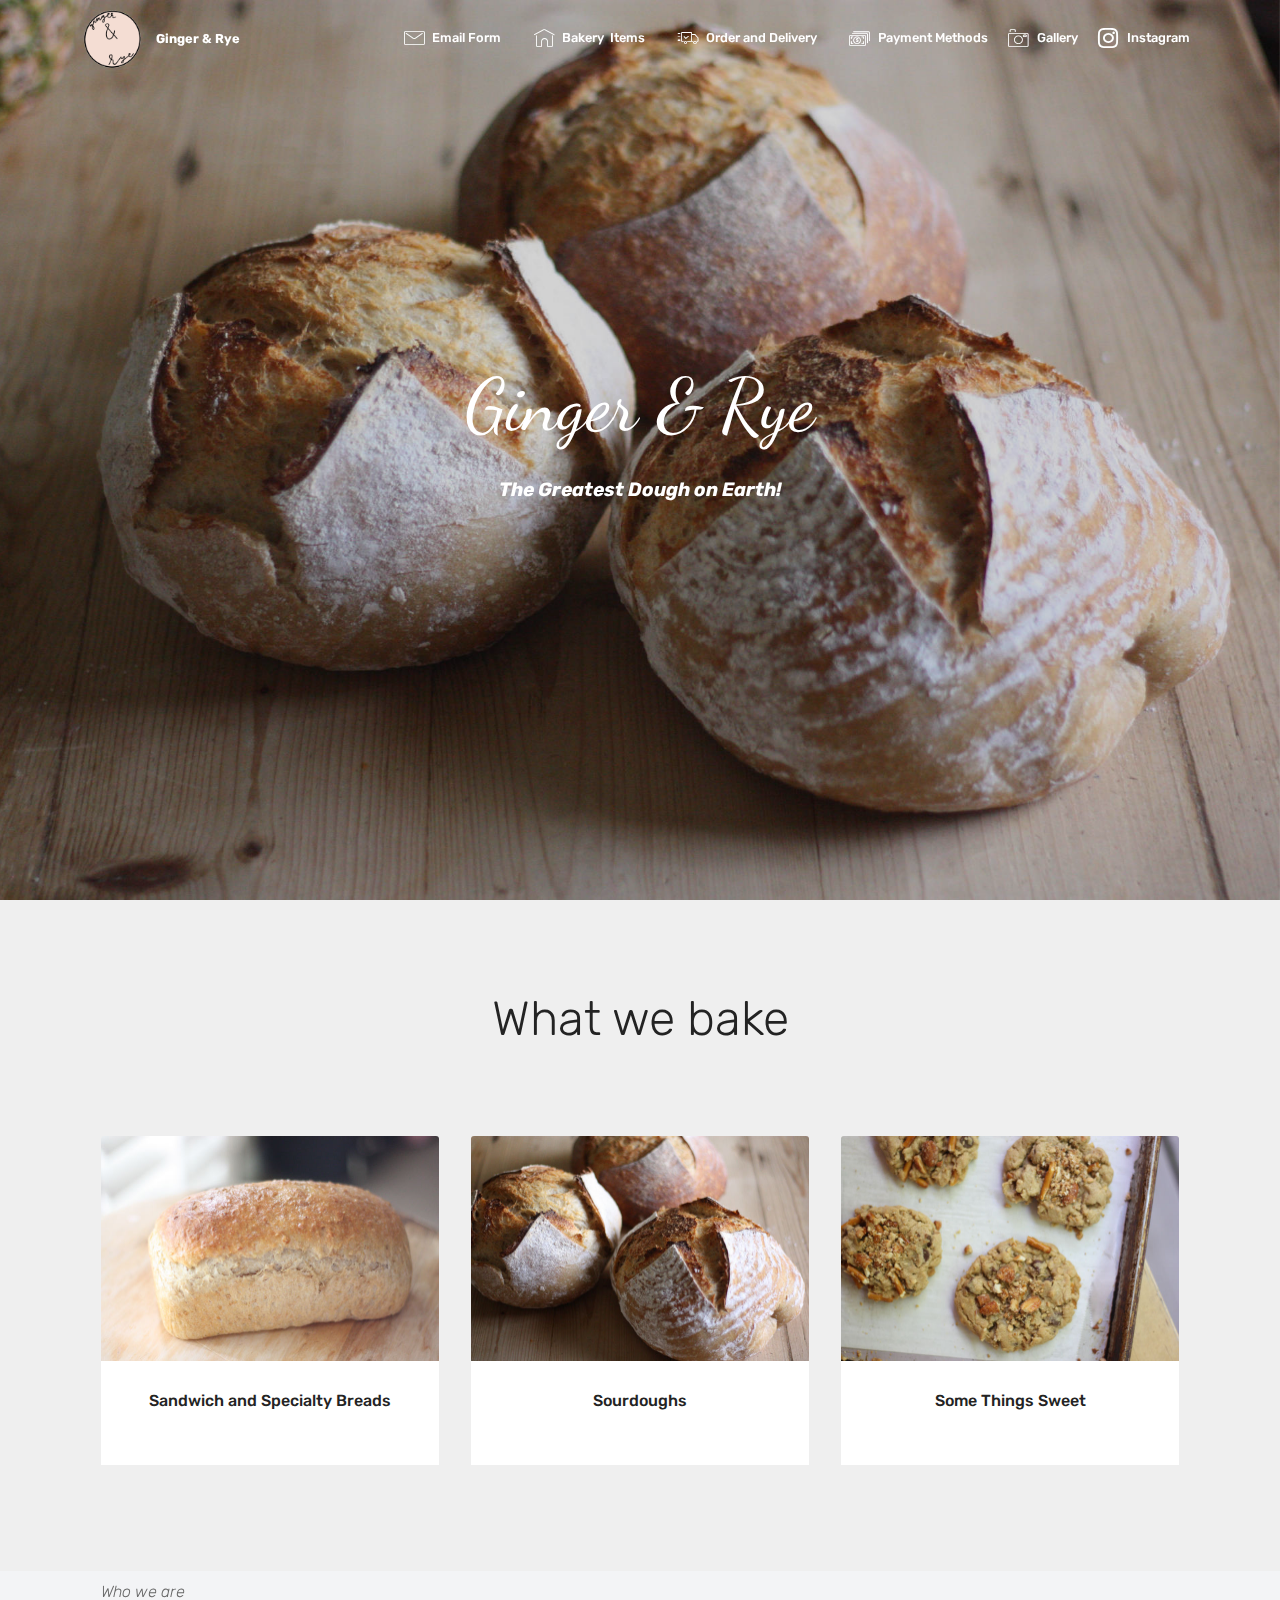
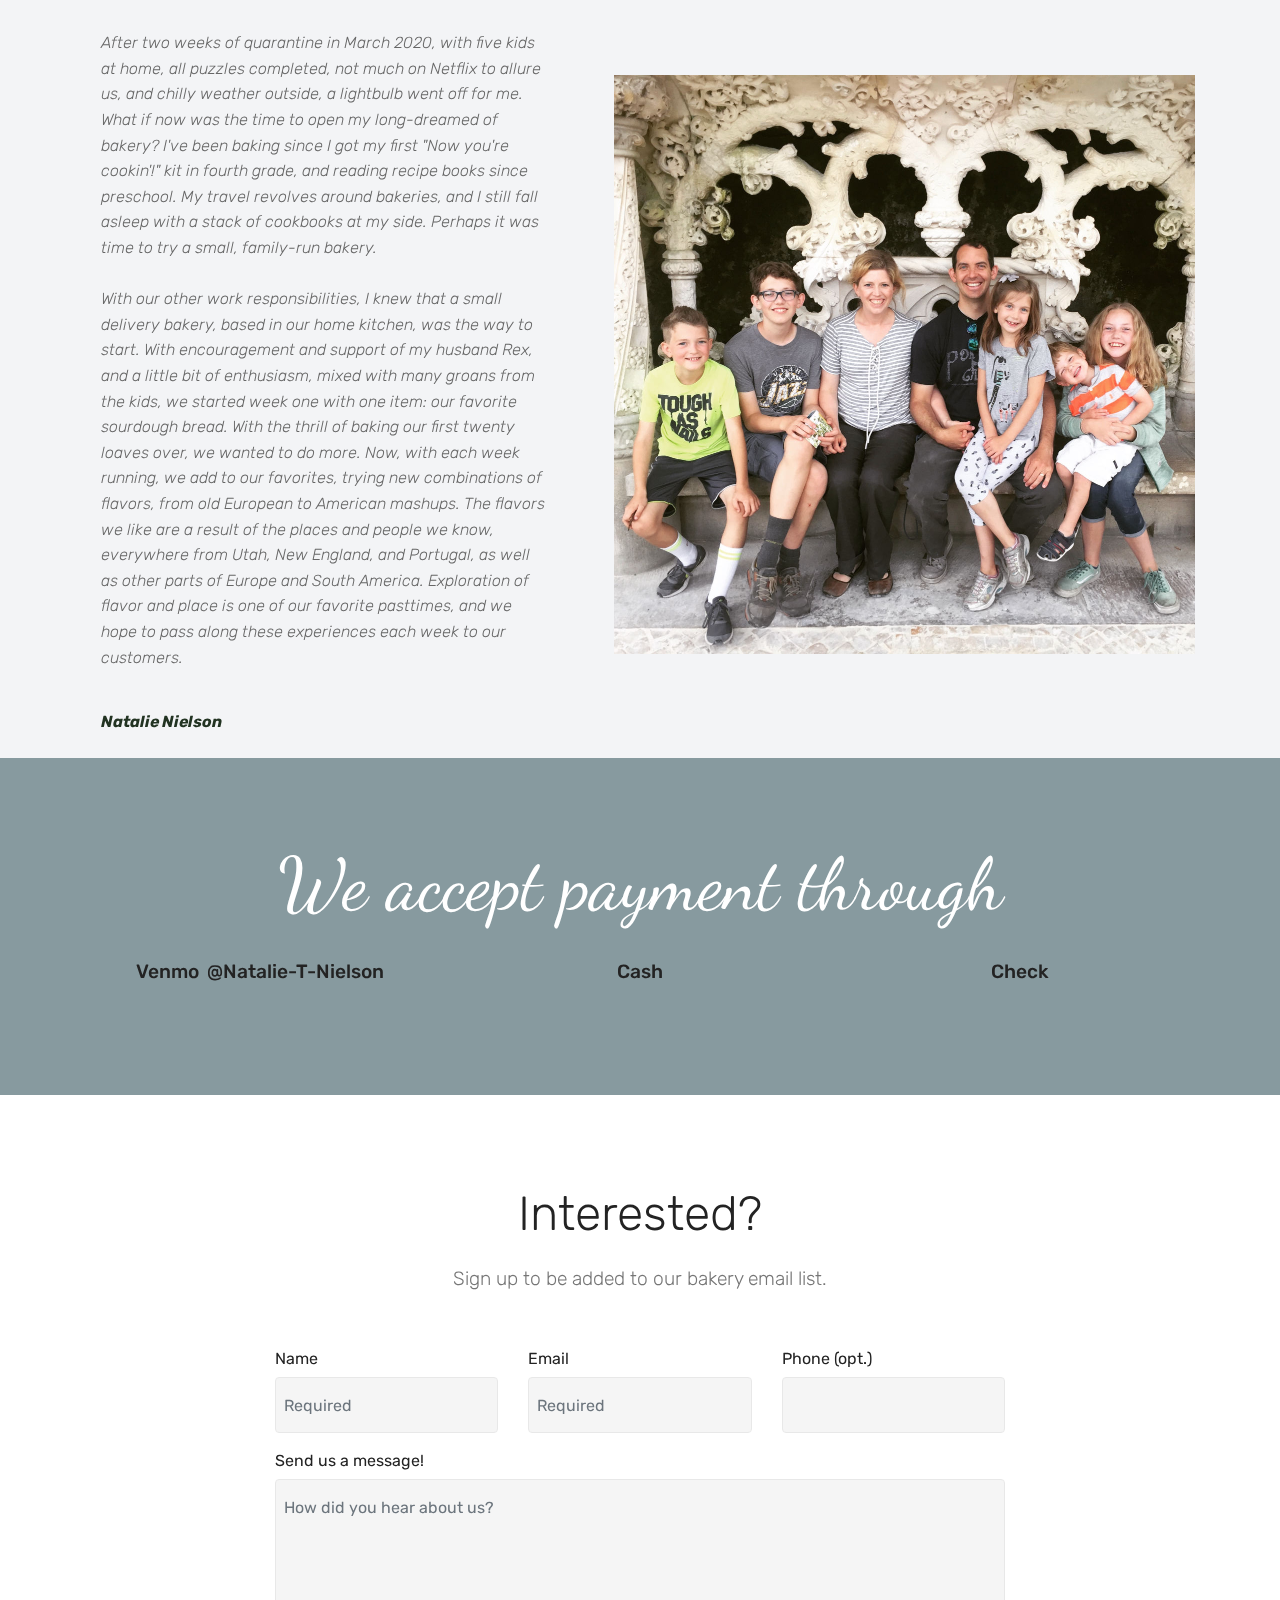
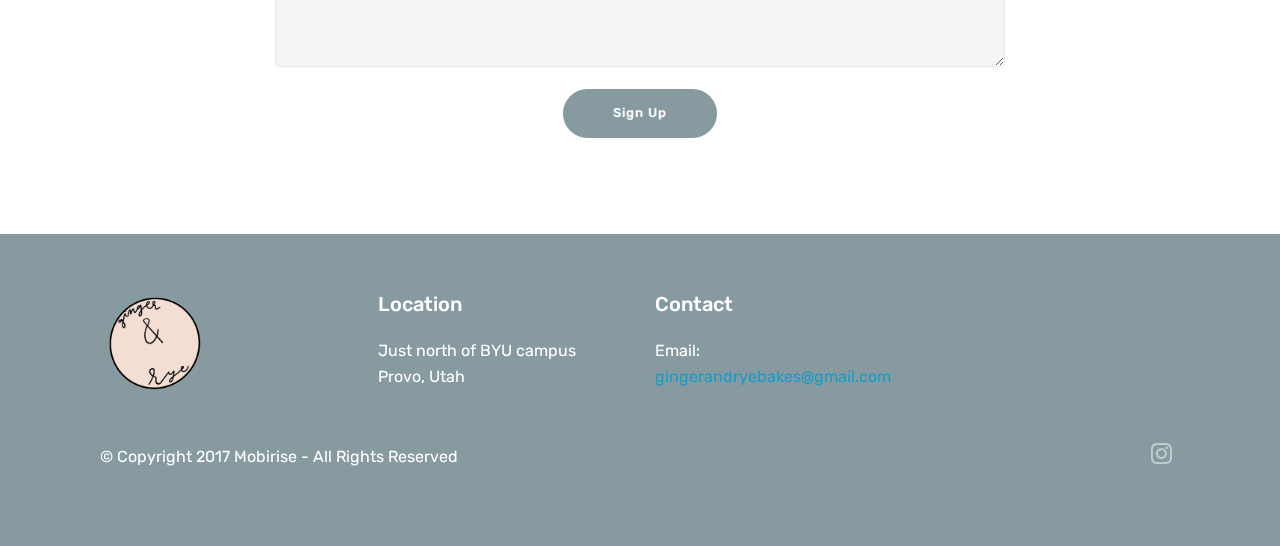
==== index.html @ 4b45123b "create github pages" ====
<!DOCTYPE html>
<html  >
<head>
  <!-- Site made with Mobirise Website Builder v4.12.3, https://mobirise.com -->
  <meta charset="UTF-8">
  <meta http-equiv="X-UA-Compatible" content="IE=edge">
  <meta name="generator" content="Mobirise v4.12.3, mobirise.com">
  <meta name="viewport" content="width=device-width, initial-scale=1, minimum-scale=1">
  <link rel="shortcut icon" href="assets/images/gingerandrye-1-128x124.png" type="image/x-icon">
  <meta name="description" content="">
  
  
  <title>Home</title>
  <link rel="stylesheet" href="assets/web/assets/mobirise-icons/mobirise-icons.css">
  <link rel="stylesheet" href="assets/bootstrap/css/bootstrap.min.css">
  <link rel="stylesheet" href="assets/bootstrap/css/bootstrap-grid.min.css">
  <link rel="stylesheet" href="assets/bootstrap/css/bootstrap-reboot.min.css">
  <link rel="stylesheet" href="assets/socicon/css/styles.css">
  <link rel="stylesheet" href="assets/dropdown/css/style.css">
  <link rel="stylesheet" href="assets/tether/tether.min.css">
  <link rel="stylesheet" href="assets/theme/css/style.css">
  <link rel="preload" as="style" href="assets/mobirise/css/mbr-additional.css"><link rel="stylesheet" href="assets/mobirise/css/mbr-additional.css" type="text/css">
  
  
  
</head>
<body>
  <section class="menu cid-qTkzRZLJNu" once="menu" id="menu1-0">

    

    <nav class="navbar navbar-expand beta-menu navbar-dropdown align-items-center navbar-fixed-top navbar-toggleable-sm bg-color transparent">
        <button class="navbar-toggler navbar-toggler-right" type="button" data-toggle="collapse" data-target="#navbarSupportedContent" aria-controls="navbarSupportedContent" aria-expanded="false" aria-label="Toggle navigation">
            <div class="hamburger">
                <span></span>
                <span></span>
                <span></span>
                <span></span>
            </div>
        </button>
        <div class="menu-logo">
            <div class="navbar-brand">
                <span class="navbar-logo">
                    <a href="index.html#header2-1">
                         <img src="assets/images/gingerandrye-1-128x124.png" alt="Mobirise" title="" style="height: 3.8rem;">
                    </a>
                </span>
                <span class="navbar-caption-wrap"><a class="navbar-caption text-white display-4" href="index.html#header2-1">
                        Ginger &amp; Rye</a></span>
            </div>
        </div>
        <div class="collapse navbar-collapse" id="navbarSupportedContent">
            <ul class="navbar-nav nav-dropdown nav-right" data-app-modern-menu="true"><li class="nav-item">
                    <a class="nav-link link text-white display-4" href="index.html#form1-1f"><span class="mbri-letter mbr-iconfont mbr-iconfont-btn"></span>Email Form &nbsp; &nbsp;</a>
                </li><li class="nav-item"><a class="nav-link link text-white display-4" href="page1.html#content5-p"><span class="mbri-home mbr-iconfont mbr-iconfont-btn"></span>Bakery &nbsp;Items &nbsp; &nbsp;</a></li><li class="nav-item"><a class="nav-link link text-white display-4" href="page3.html"><span class="mbri-delivery mbr-iconfont mbr-iconfont-btn"></span>Order and Delivery &nbsp; &nbsp;</a></li>
                <li class="nav-item">
                    <a class="nav-link link text-white display-4" href="index.html#contacts2-13"><span class="mbri-cash mbr-iconfont mbr-iconfont-btn"></span>
                        
                        Payment Methods</a>
                </li><li class="nav-item"><a class="nav-link link text-white display-4" href="page2.html#content5-10"><span class="mbri-camera mbr-iconfont mbr-iconfont-btn"></span>Gallery</a></li><li class="nav-item"><a class="nav-link link text-white display-4" href="https://www.instagram.com/ginger.and.rye/?hl=en"><span class="socicon socicon-instagram mbr-iconfont mbr-iconfont-btn"></span>Instagram</a></li></ul>
            
        </div>
    </nav>
</section>

<section class="engine"><a href="https://mobirise.info/l">free site templates</a></section><section class="cid-qTkA127IK8 mbr-fullscreen mbr-parallax-background" id="header2-1">

    

    <div class="mbr-overlay" style="opacity: 0.2; background-color: rgb(35, 35, 35);"></div>

    <div class="container align-center">
        <div class="row justify-content-md-center">
            <div class="mbr-white col-md-10">
                <h1 class="mbr-section-title mbr-bold pb-3 mbr-fonts-style display-1"><span style="font-weight: normal;">
                    Ginger &amp; Rye</span></h1>
                
                <p class="mbr-text pb-3 mbr-fonts-style display-5"><strong><em>The Greatest Dough on Earth!</em></strong></p>
                
            </div>
        </div>
    </div>
    
</section>

<section class="features18 popup-btn-cards cid-s0p90xUoiF" id="features18-b">

    

    
    <div class="container">
        <h2 class="mbr-section-title pb-3 align-center mbr-fonts-style display-2">What we bake</h2>
        <h3 class="mbr-section-subtitle display-5 align-center mbr-fonts-style mbr-light"></h3>
        <div class="media-container-row pt-5 ">
            <div class="card p-3 col-12 col-md-6 col-lg-4">
                <div class="card-wrapper ">
                    <div class="card-img">
                        <div class="mbr-overlay"></div>
                        <div class="mbr-section-btn text-center"><a href="page1.html#content7-j" class="btn btn-success-outline display-4">Learn More</a></div>
                        <img src="assets/images/c631a1c8-a890-4299-815a-1ecc1cda1dfb-676x451.jpg" alt="Mobirise" title="">
                    </div>
                    <div class="card-box">
                        <h4 class="card-title mbr-fonts-style display-7">
                            Sandwich and Specialty Breads</h4>
                        <p class="mbr-text mbr-fonts-style align-left display-7"></p>
                    </div>
                </div>
            </div>
            <div class="card p-3 col-12 col-md-6 col-lg-4">
                <div class="card-wrapper">
                    <div class="card-img">
                        <div class="mbr-overlay"></div>
                        <div class="mbr-section-btn text-center"><a href="page1.html#content6-i" class="btn btn-success-outline display-4">Learn More</a></div>
                        <img src="assets/images/74e7073a-fcb9-474b-93f3-c6462c78124a-676x451.jpg" alt="Mobirise" title="">
                    </div>
                    <div class="card-box">
                        <h4 class="card-title mbr-fonts-style display-7">
                            Sourdoughs</h4>
                        <p class="mbr-text mbr-fonts-style display-7"></p>
                    </div>
                </div>
            </div>

            <div class="card p-3 col-12 col-md-6 col-lg-4">
                <div class="card-wrapper">
                    <div class="card-img">
                        <div class="mbr-overlay"></div>
                        <div class="mbr-section-btn text-center"><a href="page1.html#content6-k" class="btn btn-success-outline display-4">Learn More</a></div>
                        <img src="assets/images/0ffac0ef-b04c-4da6-bc7a-5a0a88c2f312-676x451.jpg" alt="Mobirise" title="">
                    </div>
                    <div class="card-box">
                        <h4 class="card-title mbr-fonts-style display-7">Some Things Sweet</h4>
                        <p class="mbr-text mbr-fonts-style display-7"></p>
                    </div>
                </div>
            </div>

            
        </div>
    </div>
</section>

<section class="testimonials3 cid-s0Bxsi08kx" id="testimonials3-1a">

    

    

    <div class="container">
        <div class="media-container-row">
            <div class="media-content px-3 align-self-center mbr-white py-2">
                <p class="mbr-text testimonial-text mbr-fonts-style display-7">Who we are<br><br>After two weeks of quarantine in March 2020, with five kids at home, all puzzles completed, not much on Netflix to allure us, and chilly weather outside, a lightbulb went off for me. What if now was the time to open my long-dreamed of bakery? I've been baking since I got my first "Now you're cookin'!" kit in fourth grade, and reading recipe books since preschool. My travel revolves around bakeries, and I still fall asleep with a stack of cookbooks at my side. Perhaps it was time to try a small, family-run bakery. <br><br>With our other work responsibilities, I knew that a small delivery bakery, based in our home kitchen, was the way to start. With encouragement and support of my husband Rex, and a little bit of enthusiasm, mixed with many groans from the kids, we started week one with one item: our favorite sourdough bread. With the thrill of baking our first twenty loaves over, we wanted to do more. Now, with each week running, we add to our favorites, trying new combinations of flavors, from old European to American mashups. The flavors we like are a result of the places and people we know, everywhere from Utah, New England, and Portugal, as well as other parts of Europe and South America. Exploration of flavor and place is one of our favorite pasttimes, and we hope to pass along these experiences each week to our customers.&nbsp;</p>
                <p class="mbr-author-name pt-4 mb-2 mbr-fonts-style display-7"><em>Natalie Nielson</em></p>
                <p class="mbr-author-desc mbr-fonts-style display-7"></p>
            </div>

            <div class="mbr-figure pl-lg-5" style="width: 130%;">
              <img src="assets/images/img-5192-1162x1157.jpg" alt="" title="">
            </div>
        </div>
    </div>
</section>

<section class="mbr-section contacts2 cid-s0q9EFUyjI" id="contacts2-13">
    <!---->
    
    <!---->
    <!--Overlay-->
    
    <!--Container-->
    <div class="container">
        <div class="row">
            <!--Titles-->
            <div class="title col-12">
                <h2 class="align-left mbr-fonts-style display-1">We accept payment through</h2>
                
            </div>
            <div class="col-12">
                <div class="row justify-content-center">
                    <div class="col-12 col-md-4">
                        <div class="b b-adress">
                            <h5 class="align-left mbr-fonts-style m-0 display-5">Venmo &nbsp;@Natalie-T-Nielson</h5>
                            <p class="mbr-text align-left mbr-fonts-style display-7"></p>
                        </div>
                    </div>
                    <div class="col-12 col-md-4">
                        <div class="b b-phone">
                            <h5 class="align-left mbr-fonts-style m-0 display-5">Cash</h5>
                            <p class="mbr-text align-left mbr-fonts-style display-7"></p>
                        </div>
                    </div>
                    <div class="col-12 col-md-4">
                        <div class="b b-mail">
                            <h5 class="align-left mbr-fonts-style m-0 display-5">Check</h5>
                            <p class="mbr-text align-left mbr-fonts-style display-7"></p>
                        </div>
                    </div>
                </div>
            </div>
        </div>
    </div>
</section>

<section class="mbr-section form1 cid-s45eCcgb1V" id="form1-1f">

    

    
    <div class="container">
        <div class="row justify-content-center">
            <div class="title col-12 col-lg-8">
                <h2 class="mbr-section-title align-center pb-3 mbr-fonts-style display-2">
                    Interested?</h2>
                <h3 class="mbr-section-subtitle align-center mbr-light pb-3 mbr-fonts-style display-5">
                    Sign up to be added to our bakery email list.</h3>
            </div>
        </div>
    </div>
    <div class="container">
        <div class="row justify-content-center">
            <div class="media-container-column col-lg-8" data-form-type="formoid">
                <!---Formbuilder Form--->
                <form action="https://mobirise.com/" method="POST" class="mbr-form form-with-styler" data-form-title="Mobirise Form"><input type="hidden" name="email" data-form-email="true" value="nU8v6u33fIvjHhOQoKoEiTm1ap6qO6wcEW85axur0VGm9pKJsVW+Tsv/Rw2+1leKqmMRP/G0UH+leq44MewLlC/SGQqyrjpU7o9FjHm8udc4HR9SH7FlwKLB1JhKYMPU">
                    <div class="row">
                        <div hidden="hidden" data-form-alert="" class="alert alert-success col-12">Thanks for signing up! We send out the email on Monday. If you do not see it, please check your junk mail folder.</div>
                        <div hidden="hidden" data-form-alert-danger="" class="alert alert-danger col-12">
                        </div>
                    </div>
                    <div class="dragArea row">
                        <div class="col-md-4  form-group" data-for="name">
                            <label for="name-form1-1f" class="form-control-label mbr-fonts-style display-7">Name</label>
                            <input type="text" name="name" data-form-field="Name" required="required" class="form-control display-7" placeholder="Required" id="name-form1-1f">
                        </div>
                        <div class="col-md-4  form-group" data-for="email">
                            <label for="email-form1-1f" class="form-control-label mbr-fonts-style display-7">Email</label>
                            <input type="email" name="email" data-form-field="Email" required="required" class="form-control display-7" placeholder="Required" id="email-form1-1f">
                        </div>
                        <div data-for="phone" class="col-md-4  form-group">
                            <label for="phone-form1-1f" class="form-control-label mbr-fonts-style display-7">Phone (opt.)</label>
                            <input type="tel" name="phone" data-form-field="Phone" class="form-control display-7" id="phone-form1-1f">
                        </div>
                        <div data-for="message" class="col-md-12 form-group">
                            <label for="message-form1-1f" class="form-control-label mbr-fonts-style display-7">Send us a message!</label>
                            <textarea name="message" data-form-field="Message" class="form-control display-7" placeholder="How did you hear about us? " id="message-form1-1f"></textarea>
                        </div>
                        <div class="col-md-12 input-group-btn align-center"><button type="submit" class="btn btn-form btn-success display-4">Sign Up</button></div>
                    </div>
                </form><!---Formbuilder Form--->
            </div>
        </div>
    </div>
</section>

<section class="cid-qTkAaeaxX5" id="footer1-2">

    

    

    <div class="container">
        <div class="media-container-row content text-white">
            <div class="col-12 col-md-3">
                <div class="media-wrap">
                    <a href="#top">
                        <img src="assets/images/gingerandrye-200x194.png" alt="Mobirise" title="">
                    </a>
                </div>
            </div>
            <div class="col-12 col-md-3 mbr-fonts-style display-7">
                <h5 class="pb-3">
                    Location</h5>
                <p class="mbr-text">Just north of BYU campus<br>Provo, Utah&nbsp;</p>
            </div>
            <div class="col-12 col-md-3 mbr-fonts-style display-7">
                <h5 class="pb-3">
                    Contact</h5>
                <p class="mbr-text">
                    Email: <a href="mailto:gingerandryebakes@gmail.com">gingerandryebakes@gmail.com</a><br></p>
            </div>
            <div class="col-12 col-md-3 mbr-fonts-style display-7">
                <h5 class="pb-3"></h5>
                <p class="mbr-text"><br><br><br></p>
            </div>
        </div>
        <div class="footer-lower">
            <div class="media-container-row">
                <div class="col-sm-12">
                    <hr>
                </div>
            </div>
            <div class="media-container-row mbr-white">
                <div class="col-sm-6 copyright">
                    <p class="mbr-text mbr-fonts-style display-7">
                        © Copyright 2017 Mobirise - All Rights Reserved
                    </p>
                </div>
                <div class="col-md-6">
                    <div class="social-list align-right">
                        <div class="soc-item">
                            <a href="https://www.instagram.com/ginger.and.rye/?hl=en" target="_blank">
                                <span class="mbr-iconfont mbr-iconfont-social socicon-instagram socicon"></span>
                            </a>
                        </div>
                        
                        
                        
                        
                        
                    </div>
                </div>
            </div>
        </div>
    </div>
</section>


  <script src="assets/web/assets/jquery/jquery.min.js"></script>
  <script src="assets/popper/popper.min.js"></script>
  <script src="assets/bootstrap/js/bootstrap.min.js"></script>
  <script src="assets/smoothscroll/smooth-scroll.js"></script>
  <script src="assets/dropdown/js/nav-dropdown.js"></script>
  <script src="assets/dropdown/js/navbar-dropdown.js"></script>
  <script src="assets/touchswipe/jquery.touch-swipe.min.js"></script>
  <script src="assets/parallax/jarallax.min.js"></script>
  <script src="assets/mbr-popup-btns/mbr-popup-btns.js"></script>
  <script src="assets/tether/tether.min.js"></script>
  <script src="assets/theme/js/script.js"></script>
  <script src="assets/formoid/formoid.min.js"></script>
  
  
</body>
</html>
---- assets/web/assets/mobirise-icons/mobirise-icons.css ----
@font-face {
  font-family: 'MobiriseIcons';
  src:  url('mobirise-icons.eot?spat4u');
  src:  url('mobirise-icons.eot?spat4u#iefix') format('embedded-opentype'),
    url('mobirise-icons.ttf?spat4u') format('truetype'),
    url('mobirise-icons.woff?spat4u') format('woff'),
    url('mobirise-icons.svg?spat4u#MobiriseIcons') format('svg');
  font-weight: normal;
  font-style: normal;
  font-display: swap;
}

[class^="mbri-"], [class*=" mbri-"] {
  /* use !important to prevent issues with browser extensions that change fonts */
  font-family: MobiriseIcons !important;
  speak: none;
  font-style: normal;
  font-weight: normal;
  font-variant: normal;
  text-transform: none;
  line-height: 1;

  /* Better Font Rendering =========== */
  -webkit-font-smoothing: antialiased;
  -moz-osx-font-smoothing: grayscale;
}

.mbri-add-submenu:before {
  content: "\e900";
}
.mbri-alert:before {
  content: "\e901";
}
.mbri-align-center:before {
  content: "\e902";
}
.mbri-align-justify:before {
  content: "\e903";
}
.mbri-align-left:before {
  content: "\e904";
}
.mbri-align-right:before {
  content: "\e905";
}
.mbri-android:before {
  content: "\e906";
}
.mbri-apple:before {
  content: "\e907";
}
.mbri-arrow-down:before {
  content: "\e908";
}
.mbri-arrow-next:before {
  content: "\e909";
}
.mbri-arrow-prev:before {
  content: "\e90a";
}
.mbri-arrow-up:before {
  content: "\e90b";
}
.mbri-bold:before {
  content: "\e90c";
}
.mbri-bookmark:before {
  content: "\e90d";
}
.mbri-bootstrap:before {
  content: "\e90e";
}
.mbri-briefcase:before {
  content: "\e90f";
}
.mbri-browse:before {
  content: "\e910";
}
.mbri-bulleted-list:before {
  content: "\e911";
}
.mbri-calendar:before {
  content: "\e912";
}
.mbri-camera:before {
  content: "\e913";
}
.mbri-cart-add:before {
  content: "\e914";
}
.mbri-cart-full:before {
  content: "\e915";
}
.mbri-cash:before {
  content: "\e916";
}
.mbri-change-style:before {
  content: "\e917";
}
.mbri-chat:before {
  content: "\e918";
}
.mbri-clock:before {
  content: "\e919";
}
.mbri-close:before {
  content: "\e91a";
}
.mbri-cloud:before {
  content: "\e91b";
}
.mbri-code:before {
  content: "\e91c";
}
.mbri-contact-form:before {
  content: "\e91d";
}
.mbri-credit-card:before {
  content: "\e91e";
}
.mbri-cursor-click:before {
  content: "\e91f";
}
.mbri-cust-feedback:before {
  content: "\e920";
}
.mbri-database:before {
  content: "\e921";
}
.mbri-delivery:before {
  content: "\e922";
}
.mbri-desktop:before {
  content: "\e923";
}
.mbri-devices:before {
  content: "\e924";
}
.mbri-down:before {
  content: "\e925";
}
.mbri-download:before {
  content: "\e989";
}
.mbri-drag-n-drop:before {
  content: "\e927";
}
.mbri-drag-n-drop2:before {
  content: "\e928";
}
.mbri-edit:before {
  content: "\e929";
}
.mbri-edit2:before {
  content: "\e92a";
}
.mbri-error:before {
  content: "\e92b";
}
.mbri-extension:before {
  content: "\e92c";
}
.mbri-features:before {
  content: "\e92d";
}
.mbri-file:before {
  content: "\e92e";
}
.mbri-flag:before {
  content: "\e92f";
}
.mbri-folder:before {
  content: "\e930";
}
.mbri-gift:before {
  content: "\e931";
}
.mbri-github:before {
  content: "\e932";
}
.mbri-globe:before {
  content: "\e933";
}
.mbri-globe-2:before {
  content: "\e934";
}
.mbri-growing-chart:before {
  content: "\e935";
}
.mbri-hearth:before {
  content: "\e936";
}
.mbri-help:before {
  content: "\e937";
}
.mbri-home:before {
  content: "\e938";
}
.mbri-hot-cup:before {
  content: "\e939";
}
.mbri-idea:before {
  content: "\e93a";
}
.mbri-image-gallery:before {
  content: "\e93b";
}
.mbri-image-slider:before {
  content: "\e93c";
}
.mbri-info:before {
  content: "\e93d";
}
.mbri-italic:before {
  content: "\e93e";
}
.mbri-key:before {
  content: "\e93f";
}
.mbri-laptop:before {
  content: "\e940";
}
.mbri-layers:before {
  content: "\e941";
}
.mbri-left-right:before {
  content: "\e942";
}
.mbri-left:before {
  content: "\e943";
}
.mbri-letter:before {
  content: "\e944";
}
.mbri-like:before {
  content: "\e945";
}
.mbri-link:before {
  content: "\e946";
}
.mbri-lock:before {
  content: "\e947";
}
.mbri-login:before {
  content: "\e948";
}
.mbri-logout:before {
  content: "\e949";
}
.mbri-magic-stick:before {
  content: "\e94a";
}
.mbri-map-pin:before {
  content: "\e94b";
}
.mbri-menu:before {
  content: "\e94c";
}
.mbri-mobile:before {
  content: "\e94d";
}
.mbri-mobile2:before {
  content: "\e94e";
}
.mbri-mobirise:before {
  content: "\e94f";
}
.mbri-more-horizontal:before {
  content: "\e950";
}
.mbri-more-vertical:before {
  content: "\e951";
}
.mbri-music:before {
  content: "\e952";
}
.mbri-new-file:before {
  content: "\e953";
}
.mbri-numbered-list:before {
  content: "\e954";
}
.mbri-opened-folder:before {
  content: "\e955";
}
.mbri-pages:before {
  content: "\e956";
}
.mbri-paper-plane:before {
  content: "\e957";
}
.mbri-paperclip:before {
  content: "\e958";
}
.mbri-photo:before {
  content: "\e959";
}
.mbri-photos:before {
  content: "\e95a";
}
.mbri-pin:before {
  content: "\e95b";
}
.mbri-play:before {
  content: "\e95c";
}
.mbri-plus:before {
  content: "\e95d";
}
.mbri-preview:before {
  content: "\e95e";
}
.mbri-print:before {
  content: "\e95f";
}
.mbri-protect:before {
  content: "\e960";
}
.mbri-question:before {
  content: "\e961";
}
.mbri-quote-left:before {
  content: "\e962";
}
.mbri-quote-right:before {
  content: "\e963";
}
.mbri-refresh:before {
  content: "\e964";
}
.mbri-responsive:before {
  content: "\e965";
}
.mbri-right:before {
  content: "\e966";
}
.mbri-rocket:before {
  content: "\e967";
}
.mbri-sad-face:before {
  content: "\e968";
}
.mbri-sale:before {
  content: "\e969";
}
.mbri-save:before {
  content: "\e96a";
}
.mbri-search:before {
  content: "\e96b";
}
.mbri-setting:before {
  content: "\e96c";
}
.mbri-setting2:before {
  content: "\e96d";
}
.mbri-setting3:before {
  content: "\e96e";
}
.mbri-share:before {
  content: "\e96f";
}
.mbri-shopping-bag:before {
  content: "\e970";
}
.mbri-shopping-basket:before {
  content: "\e971";
}
.mbri-shopping-cart:before {
  content: "\e972";
}
.mbri-sites:before {
  content: "\e973";
}
.mbri-smile-face:before {
  content: "\e974";
}
.mbri-speed:before {
  content: "\e975";
}
.mbri-star:before {
  content: "\e976";
}
.mbri-success:before {
  content: "\e977";
}
.mbri-sun:before {
  content: "\e978";
}
.mbri-sun2:before {
  content: "\e979";
}
.mbri-tablet:before {
  content: "\e97a";
}
.mbri-tablet-vertical:before {
  content: "\e97b";
}
.mbri-target:before {
  content: "\e97c";
}
.mbri-timer:before {
  content: "\e97d";
}
.mbri-to-ftp:before {
  content: "\e97e";
}
.mbri-to-local-drive:before {
  content: "\e97f";
}
.mbri-touch-swipe:before {
  content: "\e980";
}
.mbri-touch:before {
  content: "\e981";
}
.mbri-trash:before {
  content: "\e982";
}
.mbri-underline:before {
  content: "\e983";
}
.mbri-unlink:before {
  content: "\e984";
}
.mbri-unlock:before {
  content: "\e985";
}
.mbri-up-down:before {
  content: "\e986";
}
.mbri-up:before {
  content: "\e987";
}
.mbri-update:before {
  content: "\e988";
}
.mbri-upload:before {
 content: "\e926"; 
}
.mbri-user:before {
  content: "\e98a";
}
.mbri-user2:before {
  content: "\e98b";
}
.mbri-users:before {
  content: "\e98c";
}
.mbri-video:before {
  content: "\e98d";
}
.mbri-video-play:before {
  content: "\e98e";
}
.mbri-watch:before {
  content: "\e98f";
}
.mbri-website-theme:before {
  content: "\e990";
}
.mbri-wifi:before {
  content: "\e991";
}
.mbri-windows:before {
  content: "\e992";
}
.mbri-zoom-out:before {
  content: "\e993";
}
.mbri-redo:before {
  content: "\e994";
}
.mbri-undo:before {
  content: "\e995";
}
---- assets/socicon/css/styles.css ----
@charset "UTF-8";

@font-face {
  font-family: 'Socicon';
  src:  url('../fonts/socicon.eot');
  src:  url('../fonts/socicon.eot?#iefix') format('embedded-opentype'),
    url('../fonts/socicon.woff2') format('woff2'),
    url('../fonts/socicon.ttf') format('truetype'),
    url('../fonts/socicon.woff') format('woff'),
    url('../fonts/socicon.svg#socicon') format('svg');
  font-weight: normal;
  font-style: normal;
}

[data-icon]:before {
  font-family: "socicon" !important;
  content: attr(data-icon);
  font-style: normal !important;
  font-weight: normal !important;
  font-variant: normal !important;
  text-transform: none !important;
  speak: none;
  line-height: 1;
  -webkit-font-smoothing: antialiased;
  -moz-osx-font-smoothing: grayscale;
}

[class^="socicon-"], [class*=" socicon-"] {
  /* use !important to prevent issues with browser extensions that change fonts */
  font-family: 'Socicon' !important;
  speak: none;
  font-style: normal;
  font-weight: normal;
  font-variant: normal;
  text-transform: none;
  line-height: 1;

  /* Better Font Rendering =========== */
  -webkit-font-smoothing: antialiased;
  -moz-osx-font-smoothing: grayscale;
}

.socicon-eitaa:before {
  content: "\e97c";
}
.socicon-soroush:before {
  content: "\e97d";
}
.socicon-bale:before {
  content: "\e97e";
}
.socicon-zazzle:before {
  content: "\e97b";
}
.socicon-society6:before {
  content: "\e97a";
}
.socicon-redbubble:before {
  content: "\e979";
}
.socicon-avvo:before {
  content: "\e978";
}
.socicon-stitcher:before {
  content: "\e977";
}
.socicon-googlehangouts:before {
  content: "\e974";
}
.socicon-dlive:before {
  content: "\e975";
}
.socicon-vsco:before {
  content: "\e976";
}
.socicon-flipboard:before {
  content: "\e973";
}
.socicon-ubuntu:before {
  content: "\e958";
}
.socicon-artstation:before {
  content: "\e959";
}
.socicon-invision:before {
  content: "\e95a";
}
.socicon-torial:before {
  content: "\e95b";
}
.socicon-collectorz:before {
  content: "\e95c";
}
.socicon-seenthis:before {
  content: "\e95d";
}
.socicon-googleplaymusic:before {
  content: "\e95e";
}
.socicon-debian:before {
  content: "\e95f";
}
.socicon-filmfreeway:before {
  content: "\e960";
}
.socicon-gnome:before {
  content: "\e961";
}
.socicon-itchio:before {
  content: "\e962";
}
.socicon-jamendo:before {
  content: "\e963";
}
.socicon-mix:before {
  content: "\e964";
}
.socicon-sharepoint:before {
  content: "\e965";
}
.socicon-tinder:before {
  content: "\e966";
}
.socicon-windguru:before {
  content: "\e967";
}
.socicon-cdbaby:before {
  content: "\e968";
}
.socicon-elementaryos:before {
  content: "\e969";
}
.socicon-stage32:before {
  content: "\e96a";
}
.socicon-tiktok:before {
  content: "\e96b";
}
.socicon-gitter:before {
  content: "\e96c";
}
.socicon-letterboxd:before {
  content: "\e96d";
}
.socicon-threema:before {
  content: "\e96e";
}
.socicon-splice:before {
  content: "\e96f";
}
.socicon-metapop:before {
  content: "\e970";
}
.socicon-naver:before {
  content: "\e971";
}
.socicon-remote:before {
  content: "\e972";
}
.socicon-internet:before {
  content: "\e957";
}
.socicon-moddb:before {
  content: "\e94b";
}
.socicon-indiedb:before {
  content: "\e94c";
}
.socicon-traxsource:before {
  content: "\e94d";
}
.socicon-gamefor:before {
  content: "\e94e";
}
.socicon-pixiv:before {
  content: "\e94f";
}
.socicon-myanimelist:before {
  content: "\e950";
}
.socicon-blackberry:before {
  content: "\e951";
}
.socicon-wickr:before {
  content: "\e952";
}
.socicon-spip:before {
  content: "\e953";
}
.socicon-napster:before {
  content: "\e954";
}
.socicon-beatport:before {
  content: "\e955";
}
.socicon-hackerone:before {
  content: "\e956";
}
.socicon-hackernews:before {
  content: "\e946";
}
.socicon-smashwords:before {
  content: "\e947";
}
.socicon-kobo:before {
  content: "\e948";
}
.socicon-bookbub:before {
  content: "\e949";
}
.socicon-mailru:before {
  content: "\e94a";
}
.socicon-gitlab:before {
  content: "\e945";
}
.socicon-instructables:before {
  content: "\e944";
}
.socicon-portfolio:before {
  content: "\e943";
}
.socicon-codered:before {
  content: "\e940";
}
.socicon-origin:before {
  content: "\e941";
}
.socicon-nextdoor:before {
  content: "\e942";
}
.socicon-udemy:before {
  content: "\e93f";
}
.socicon-livemaster:before {
  content: "\e93e";
}
.socicon-crunchbase:before {
  content: "\e93b";
}
.socicon-homefy:before {
  content: "\e93c";
}
.socicon-calendly:before {
  content: "\e93d";
}
.socicon-realtor:before {
  content: "\e90f";
}
.socicon-tidal:before {
  content: "\e910";
}
.socicon-qobuz:before {
  content: "\e911";
}
.socicon-natgeo:before {
  content: "\e912";
}
.socicon-mastodon:before {
  content: "\e913";
}
.socicon-unsplash:before {
  content: "\e914";
}
.socicon-homeadvisor:before {
  content: "\e915";
}
.socicon-angieslist:before {
  content: "\e916";
}
.socicon-codepen:before {
  content: "\e917";
}
.socicon-slack:before {
  content: "\e918";
}
.socicon-openaigym:before {
  content: "\e919";
}
.socicon-logmein:before {
  content: "\e91a";
}
.socicon-fiverr:before {
  content: "\e91b";
}
.socicon-gotomeeting:before {
  content: "\e91c";
}
.socicon-aliexpress:before {
  content: "\e91d";
}
.socicon-guru:before {
  content: "\e91e";
}
.socicon-appstore:before {
  content: "\e91f";
}
.socicon-homes:before {
  content: "\e920";
}
.socicon-zoom:before {
  content: "\e921";
}
.socicon-alibaba:before {
  content: "\e922";
}
.socicon-craigslist:before {
  content: "\e923";
}
.socicon-wix:before {
  content: "\e924";
}
.socicon-redfin:before {
  content: "\e925";
}
.socicon-googlecalendar:before {
  content: "\e926";
}
.socicon-shopify:before {
  content: "\e927";
}
.socicon-freelancer:before {
  content: "\e928";
}
.socicon-seedrs:before {
  content: "\e929";
}
.socicon-bing:before {
  content: "\e92a";
}
.socicon-doodle:before {
  content: "\e92b";
}
.socicon-bonanza:before {
  content: "\e92c";
}
.socicon-squarespace:before {
  content: "\e92d";
}
.socicon-toptal:before {
  content: "\e92e";
}
.socicon-gust:before {
  content: "\e92f";
}
.socicon-ask:before {
  content: "\e930";
}
.socicon-trulia:before {
  content: "\e931";
}
.socicon-loomly:before {
  content: "\e932";
}
.socicon-ghost:before {
  content: "\e933";
}
.socicon-upwork:before {
  content: "\e934";
}
.socicon-fundable:before {
  content: "\e935";
}
.socicon-booking:before {
  content: "\e936";
}
.socicon-googlemaps:before {
  content: "\e937";
}
.socicon-zillow:before {
  content: "\e938";
}
.socicon-niconico:before {
  content: "\e939";
}
.socicon-toneden:before {
  content: "\e93a";
}
.socicon-augment:before {
  content: "\e908";
}
.socicon-bitbucket:before {
  content: "\e909";
}
.socicon-fyuse:before {
  content: "\e90a";
}
.socicon-yt-gaming:before {
  content: "\e90b";
}
.socicon-sketchfab:before {
  content: "\e90c";
}
.socicon-mobcrush:before {
  content: "\e90d";
}
.socicon-microsoft:before {
  content: "\e90e";
}
.socicon-pandora:before {
  content: "\e907";
}
.socicon-messenger:before {
  content: "\e906";
}
.socicon-gamewisp:before {
  content: "\e905";
}
.socicon-bloglovin:before {
  content: "\e904";
}
.socicon-tunein:before {
  content: "\e903";
}
.socicon-gamejolt:before {
  content: "\e901";
}
.socicon-trello:before {
  content: "\e902";
}
.socicon-spreadshirt:before {
  content: "\e900";
}
.socicon-500px:before {
  content: "\e000";
}
.socicon-8tracks:before {
  content: "\e001";
}
.socicon-airbnb:before {
  content: "\e002";
}
.socicon-alliance:before {
  content: "\e003";
}
.socicon-amazon:before {
  content: "\e004";
}
.socicon-amplement:before {
  content: "\e005";
}
.socicon-android:before {
  content: "\e006";
}
.socicon-angellist:before {
  content: "\e007";
}
.socicon-apple:before {
  content: "\e008";
}
.socicon-appnet:before {
  content: "\e009";
}
.socicon-baidu:before {
  content: "\e00a";
}
.socicon-bandcamp:before {
  content: "\e00b";
}
.socicon-battlenet:before {
  content: "\e00c";
}
.socicon-mixer:before {
  content: "\e00d";
}
.socicon-bebee:before {
  content: "\e00e";
}
.socicon-bebo:before {
  content: "\e00f";
}
.socicon-behance:before {
  content: "\e010";
}
.socicon-blizzard:before {
  content: "\e011";
}
.socicon-blogger:before {
  content: "\e012";
}
.socicon-buffer:before {
  content: "\e013";
}
.socicon-chrome:before {
  content: "\e014";
}
.socicon-coderwall:before {
  content: "\e015";
}
.socicon-curse:before {
  content: "\e016";
}
.socicon-dailymotion:before {
  content: "\e017";
}
.socicon-deezer:before {
  content: "\e018";
}
.socicon-delicious:before {
  content: "\e019";
}
.socicon-deviantart:before {
  content: "\e01a";
}
.socicon-diablo:before {
  content: "\e01b";
}
.socicon-digg:before {
  content: "\e01c";
}
.socicon-discord:before {
  content: "\e01d";
}
.socicon-disqus:before {
  content: "\e01e";
}
.socicon-douban:before {
  content: "\e01f";
}
.socicon-draugiem:before {
  content: "\e020";
}
.socicon-dribbble:before {
  content: "\e021";
}
.socicon-drupal:before {
  content: "\e022";
}
.socicon-ebay:before {
  content: "\e023";
}
.socicon-ello:before {
  content: "\e024";
}
.socicon-endomodo:before {
  content: "\e025";
}
.socicon-envato:before {
  content: "\e026";
}
.socicon-etsy:before {
  content: "\e027";
}
.socicon-facebook:before {
  content: "\e028";
}
.socicon-feedburner:before {
  content: "\e029";
}
.socicon-filmweb:before {
  content: "\e02a";
}
.socicon-firefox:before {
  content: "\e02b";
}
.socicon-flattr:before {
  content: "\e02c";
}
.socicon-flickr:before {
  content: "\e02d";
}
.socicon-formulr:before {
  content: "\e02e";
}
.socicon-forrst:before {
  content: "\e02f";
}
.socicon-foursquare:before {
  content: "\e030";
}
.socicon-friendfeed:before {
  content: "\e031";
}
.socicon-github:before {
  content: "\e032";
}
.socicon-goodreads:before {
  content: "\e033";
}
.socicon-google:before {
  content: "\e034";
}
.socicon-googlescholar:before {
  content: "\e035";
}
.socicon-googlegroups:before {
  content: "\e036";
}
.socicon-googlephotos:before {
  content: "\e037";
}
.socicon-googleplus:before {
  content: "\e038";
}
.socicon-grooveshark:before {
  content: "\e039";
}
.socicon-hackerrank:before {
  content: "\e03a";
}
.socicon-hearthstone:before {
  content: "\e03b";
}
.socicon-hellocoton:before {
  content: "\e03c";
}
.socicon-heroes:before {
  content: "\e03d";
}
.socicon-smashcast:before {
  content: "\e03e";
}
.socicon-horde:before {
  content: "\e03f";
}
.socicon-houzz:before {
  content: "\e040";
}
.socicon-icq:before {
  content: "\e041";
}
.socicon-identica:before {
  content: "\e042";
}
.socicon-imdb:before {
  content: "\e043";
}
.socicon-instagram:before {
  content: "\e044";
}
.socicon-issuu:before {
  content: "\e045";
}
.socicon-istock:before {
  content: "\e046";
}
.socicon-itunes:before {
  content: "\e047";
}
.socicon-keybase:before {
  content: "\e048";
}
.socicon-lanyrd:before {
  content: "\e049";
}
.socicon-lastfm:before {
  content: "\e04a";
}
.socicon-line:before {
  content: "\e04b";
}
.socicon-linkedin:before {
  content: "\e04c";
}
.socicon-livejournal:before {
  content: "\e04d";
}
.socicon-lyft:before {
  content: "\e04e";
}
.socicon-macos:before {
  content: "\e04f";
}
.socicon-mail:before {
  content: "\e050";
}
.socicon-medium:before {
  content: "\e051";
}
.socicon-meetup:before {
  content: "\e052";
}
.socicon-mixcloud:before {
  content: "\e053";
}
.socicon-modelmayhem:before {
  content: "\e054";
}
.socicon-mumble:before {
  content: "\e055";
}
.socicon-myspace:before {
  content: "\e056";
}
.socicon-newsvine:before {
  content: "\e057";
}
.socicon-nintendo:before {
  content: "\e058";
}
.socicon-npm:before {
  content: "\e059";
}
.socicon-odnoklassniki:before {
  content: "\e05a";
}
.socicon-openid:before {
  content: "\e05b";
}
.socicon-opera:before {
  content: "\e05c";
}
.socicon-outlook:before {
  content: "\e05d";
}
.socicon-overwatch:before {
  content: "\e05e";
}
.socicon-patreon:before {
  content: "\e05f";
}
.socicon-paypal:before {
  content: "\e060";
}
.socicon-periscope:before {
  content: "\e061";
}
.socicon-persona:before {
  content: "\e062";
}
.socicon-pinterest:before {
  content: "\e063";
}
.socicon-play:before {
  content: "\e064";
}
.socicon-player:before {
  content: "\e065";
}
.socicon-playstation:before {
  content: "\e066";
}
.socicon-pocket:before {
  content: "\e067";
}
.socicon-qq:before {
  content: "\e068";
}
.socicon-quora:before {
  content: "\e069";
}
.socicon-raidcall:before {
  content: "\e06a";
}
.socicon-ravelry:before {
  content: "\e06b";
}
.socicon-reddit:before {
  content: "\e06c";
}
.socicon-renren:before {
  content: "\e06d";
}
.socicon-researchgate:before {
  content: "\e06e";
}
.socicon-residentadvisor:before {
  content: "\e06f";
}
.socicon-reverbnation:before {
  content: "\e070";
}
.socicon-rss:before {
  content: "\e071";
}
.socicon-sharethis:before {
  content: "\e072";
}
.socicon-skype:before {
  content: "\e073";
}
.socicon-slideshare:before {
  content: "\e074";
}
.socicon-smugmug:before {
  content: "\e075";
}
.socicon-snapchat:before {
  content: "\e076";
}
.socicon-songkick:before {
  content: "\e077";
}
.socicon-soundcloud:before {
  content: "\e078";
}
.socicon-spotify:before {
  content: "\e079";
}
.socicon-stackexchange:before {
  content: "\e07a";
}
.socicon-stackoverflow:before {
  content: "\e07b";
}
.socicon-starcraft:before {
  content: "\e07c";
}
.socicon-stayfriends:before {
  content: "\e07d";
}
.socicon-steam:before {
  content: "\e07e";
}
.socicon-storehouse:before {
  content: "\e07f";
}
.socicon-strava:before {
  content: "\e080";
}
.socicon-streamjar:before {
  content: "\e081";
}
.socicon-stumbleupon:before {
  content: "\e082";
}
.socicon-swarm:before {
  content: "\e083";
}
.socicon-teamspeak:before {
  content: "\e084";
}
.socicon-teamviewer:before {
  content: "\e085";
}
.socicon-technorati:before {
  content: "\e086";
}
.socicon-telegram:before {
  content: "\e087";
}
.socicon-tripadvisor:before {
  content: "\e088";
}
.socicon-tripit:before {
  content: "\e089";
}
.socicon-triplej:before {
  content: "\e08a";
}
.socicon-tumblr:before {
  content: "\e08b";
}
.socicon-twitch:before {
  content: "\e08c";
}
.socicon-twitter:before {
  content: "\e08d";
}
.socicon-uber:before {
  content: "\e08e";
}
.socicon-ventrilo:before {
  content: "\e08f";
}
.socicon-viadeo:before {
  content: "\e090";
}
.socicon-viber:before {
  content: "\e091";
}
.socicon-viewbug:before {
  content: "\e092";
}
.socicon-vimeo:before {
  content: "\e093";
}
.socicon-vine:before {
  content: "\e094";
}
.socicon-vkontakte:before {
  content: "\e095";
}
.socicon-warcraft:before {
  content: "\e096";
}
.socicon-wechat:before {
  content: "\e097";
}
.socicon-weibo:before {
  content: "\e098";
}
.socicon-whatsapp:before {
  content: "\e099";
}
.socicon-wikipedia:before {
  content: "\e09a";
}
.socicon-windows:before {
  content: "\e09b";
}
.socicon-wordpress:before {
  content: "\e09c";
}
.socicon-wykop:before {
  content: "\e09d";
}
.socicon-xbox:before {
  content: "\e09e";
}
.socicon-xing:before {
  content: "\e09f";
}
.socicon-yahoo:before {
  content: "\e0a0";
}
.socicon-yammer:before {
  content: "\e0a1";
}
.socicon-yandex:before {
  content: "\e0a2";
}
.socicon-yelp:before {
  content: "\e0a3";
}
.socicon-younow:before {
  content: "\e0a4";
}
.socicon-youtube:before {
  content: "\e0a5";
}
.socicon-zapier:before {
  content: "\e0a6";
}
.socicon-zerply:before {
  content: "\e0a7";
}
.socicon-zomato:before {
  content: "\e0a8";
}
.socicon-zynga:before {
  content: "\e0a9";
}
---- assets/dropdown/css/style.css ----
.navbar-dropdown {
  left: 0;
  padding: 0;
  position: absolute;
  right: 0;
  top: 0;
  transition: all 0.45s ease;
  z-index: 1030;
  background: #282828; }
  .navbar-dropdown .navbar-logo {
    margin-right: 0.8rem;
    transition: margin 0.3s ease-in-out;
    vertical-align: middle; }
    .navbar-dropdown .navbar-logo img {
      height: 3.125rem;
      transition: all 0.3s ease-in-out; }
    .navbar-dropdown .navbar-logo.mbr-iconfont {
      font-size: 3.125rem;
      line-height: 3.125rem; }
  .navbar-dropdown .navbar-caption {
    font-weight: 700;
    white-space: normal;
    vertical-align: -4px;
    line-height: 3.125rem !important; }
    .navbar-dropdown .navbar-caption, .navbar-dropdown .navbar-caption:hover {
      color: inherit;
      text-decoration: none; }
  .navbar-dropdown .mbr-iconfont + .navbar-caption {
    vertical-align: -1px; }
  .navbar-dropdown.navbar-fixed-top {
    position: fixed; }
  .navbar-dropdown .navbar-brand span {
    vertical-align: -4px; }
  .navbar-dropdown.bg-color.transparent {
    background: none; }
  .navbar-dropdown.navbar-short .navbar-brand {
    padding: 0.625rem 0; }
    .navbar-dropdown.navbar-short .navbar-brand span {
      vertical-align: -1px; }
  .navbar-dropdown.navbar-short .navbar-caption {
    line-height: 2.375rem !important;
    vertical-align: -2px; }
  .navbar-dropdown.navbar-short .navbar-logo {
    margin-right: 0.5rem; }
    .navbar-dropdown.navbar-short .navbar-logo img {
      height: 2.375rem; }
    .navbar-dropdown.navbar-short .navbar-logo.mbr-iconfont {
      font-size: 2.375rem;
      line-height: 2.375rem; }
  .navbar-dropdown.navbar-short .mbr-table-cell {
    height: 3.625rem; }
  .navbar-dropdown .navbar-close {
    left: 0.6875rem;
    position: fixed;
    top: 0.75rem;
    z-index: 1000; }
  .navbar-dropdown .hamburger-icon {
    content: "";
    display: inline-block;
    vertical-align: middle;
    width: 16px;
    -webkit-box-shadow: 0 -6px 0 1px #282828,0 0 0 1px #282828,0 6px 0 1px #282828;
    -moz-box-shadow: 0 -6px 0 1px #282828,0 0 0 1px #282828,0 6px 0 1px #282828;
    box-shadow: 0 -6px 0 1px #282828,0 0 0 1px #282828,0 6px 0 1px #282828; }

.dropdown-menu .dropdown-toggle[data-toggle="dropdown-submenu"]::after {
  border-bottom: 0.35em solid transparent;
  border-left: 0.35em solid;
  border-right: 0;
  border-top: 0.35em solid transparent;
  margin-left: 0.3rem; }

.dropdown-menu .dropdown-item:focus {
  outline: 0; }

.nav-dropdown {
  font-size: 0.75rem;
  font-weight: 500;
  height: auto !important; }
  .nav-dropdown .nav-btn {
    padding-left: 1rem; }
  .nav-dropdown .link {
    margin: .667em 1.667em;
    font-weight: 500;
    padding: 0;
    transition: color .2s ease-in-out; }
    .nav-dropdown .link.dropdown-toggle {
      margin-right: 2.583em; }
      .nav-dropdown .link.dropdown-toggle::after {
        margin-left: .25rem;
        border-top: 0.35em solid;
        border-right: 0.35em solid transparent;
        border-left: 0.35em solid transparent;
        border-bottom: 0; }
      .nav-dropdown .link.dropdown-toggle[aria-expanded="true"] {
        margin: 0;
        padding: 0.667em 3.263em  0.667em 1.667em; }
  .nav-dropdown .link::after,
  .nav-dropdown .dropdown-item::after {
    color: inherit; }
  .nav-dropdown .btn {
    font-size: 0.75rem;
    font-weight: 700;
    letter-spacing: 0;
    margin-bottom: 0;
    padding-left: 1.25rem;
    padding-right: 1.25rem; }
  .nav-dropdown .dropdown-menu {
    border-radius: 0;
    border: 0;
    left: 0;
    margin: 0;
    padding-bottom: 1.25rem;
    padding-top: 1.25rem;
    position: relative; }
  .nav-dropdown .dropdown-submenu {
    margin-left: 0.125rem;
    top: 0; }
  .nav-dropdown .dropdown-item {
    font-weight: 500;
    line-height: 2;
    padding: 0.3846em 4.615em 0.3846em 1.5385em;
    position: relative;
    transition: color .2s ease-in-out, background-color .2s ease-in-out; }
    .nav-dropdown .dropdown-item::after {
      margin-top: -0.3077em;
      position: absolute;
      right: 1.1538em;
      top: 50%; }
    .nav-dropdown .dropdown-item:focus, .nav-dropdown .dropdown-item:hover {
      background: none; }

@media (max-width: 767px) {
  .nav-dropdown.navbar-toggleable-sm {
    bottom: 0;
    display: none;
    left: 0;
    overflow-x: hidden;
    position: fixed;
    top: 0;
    transform: translateX(-100%);
    -ms-transform: translateX(-100%);
    -webkit-transform: translateX(-100%);
    width: 18.75rem;
    z-index: 999; } }
.nav-dropdown.navbar-toggleable-xl {
  bottom: 0;
  display: none;
  left: 0;
  overflow-x: hidden;
  position: fixed;
  top: 0;
  transform: translateX(-100%);
  -ms-transform: translateX(-100%);
  -webkit-transform: translateX(-100%);
  width: 18.75rem;
  z-index: 999; }

.nav-dropdown-sm {
  display: block !important;
  overflow-x: hidden;
  overflow: auto;
  padding-top: 3.875rem; }
  .nav-dropdown-sm::after {
    content: "";
    display: block;
    height: 3rem;
    width: 100%; }
  .nav-dropdown-sm.collapse.in ~ .navbar-close {
    display: block !important; }
  .nav-dropdown-sm.collapsing, .nav-dropdown-sm.collapse.in {
    transform: translateX(0);
    -ms-transform: translateX(0);
    -webkit-transform: translateX(0);
    transition: all 0.25s ease-out;
    -webkit-transition: all 0.25s ease-out;
    background: #282828; }
  .nav-dropdown-sm.collapsing[aria-expanded="false"] {
    transform: translateX(-100%);
    -ms-transform: translateX(-100%);
    -webkit-transform: translateX(-100%); }
  .nav-dropdown-sm .nav-item {
    display: block;
    margin-left: 0 !important;
    padding-left: 0; }
  .nav-dropdown-sm .link,
  .nav-dropdown-sm .dropdown-item {
    border-top: 1px dotted rgba(255, 255, 255, 0.1);
    font-size: 0.8125rem;
    line-height: 1.6;
    margin: 0 !important;
    padding: 0.875rem 2.4rem 0.875rem 1.5625rem !important;
    position: relative;
    white-space: normal; }
    .nav-dropdown-sm .link:focus, .nav-dropdown-sm .link:hover,
    .nav-dropdown-sm .dropdown-item:focus,
    .nav-dropdown-sm .dropdown-item:hover {
      background: rgba(0, 0, 0, 0.2) !important;
      color: #c0a375; }
  .nav-dropdown-sm .nav-btn {
    position: relative;
    padding: 1.5625rem 1.5625rem 0 1.5625rem; }
    .nav-dropdown-sm .nav-btn::before {
      border-top: 1px dotted rgba(255, 255, 255, 0.1);
      content: "";
      left: 0;
      position: absolute;
      top: 0;
      width: 100%; }
    .nav-dropdown-sm .nav-btn + .nav-btn {
      padding-top: 0.625rem; }
      .nav-dropdown-sm .nav-btn + .nav-btn::before {
        display: none; }
  .nav-dropdown-sm .btn {
    padding: 0.625rem 0; }
  .nav-dropdown-sm .dropdown-toggle[data-toggle="dropdown-submenu"]::after {
    margin-left: .25rem;
    border-top: 0.35em solid;
    border-right: 0.35em solid transparent;
    border-left: 0.35em solid transparent;
    border-bottom: 0; }
  .nav-dropdown-sm .dropdown-toggle[data-toggle="dropdown-submenu"][aria-expanded="true"]::after {
    border-top: 0;
    border-right: 0.35em solid transparent;
    border-left: 0.35em solid transparent;
    border-bottom: 0.35em solid; }
  .nav-dropdown-sm .dropdown-menu {
    margin: 0;
    padding: 0;
    position: relative;
    top: 0;
    left: 0;
    width: 100%;
    border: 0;
    float: none;
    border-radius: 0;
    background: none; }
  .nav-dropdown-sm .dropdown-submenu {
    left: 100%;
    margin-left: 0.125rem;
    margin-top: -1.25rem;
    top: 0; }

.navbar-toggleable-sm .nav-dropdown .dropdown-menu {
  position: absolute; }

.navbar-toggleable-sm .nav-dropdown .dropdown-submenu {
  left: 100%;
  margin-left: 0.125rem;
  margin-top: -1.25rem;
  top: 0; }

.navbar-toggleable-sm.opened .nav-dropdown .dropdown-menu {
  position: relative; }

.navbar-toggleable-sm.opened .nav-dropdown .dropdown-submenu {
  left: 0;
  margin-left: 00rem;
  margin-top: 0rem;
  top: 0; }

.is-builder .nav-dropdown.collapsing {
  transition: none !important; }

/*# sourceMappingURL=style.css.map */
---- assets/theme/css/style.css ----
@charset "UTF-8";
/*!
 * Mobirise v4 theme (https://mobirise.com/)
 * Copyright 2017 Mobirise
 */
section {
  background-color: #eeeeee;
}

body {
  font-style: normal;
  line-height: 1.5;
}

section,
.container,
.container-fluid {
  position: relative;
  word-wrap: break-word;
}

a.mbr-iconfont:hover {
  text-decoration: none;
}

.article .lead p,
.article .lead ul,
.article .lead ol,
.article .lead pre,
.article .lead blockquote {
  margin-bottom: 0;
}

ul,
ol,
pre,
blockquote {
  margin-bottom: 2.3125rem;
}

pre {
  background: #f4f4f4;
  padding: 10px 24px;
  white-space: pre-wrap;
}

.inactive {
  -webkit-user-select: none;
  -moz-user-select: none;
  -ms-user-select: none;
  user-select: none;
  pointer-events: none;
  -webkit-user-drag: none;
  user-drag: none;
}

.mbr-section__comments .row {
  justify-content: center;
  -webkit-justify-content: center;
}

a {
  font-style: normal;
  font-weight: 400;
  cursor: pointer;
}
a, a:hover {
  text-decoration: none;
}

figure {
  margin-bottom: 0;
}

body {
  color: #232323;
}

h1,
h2,
h3,
h4,
h5,
h6,
.h1,
.h2,
.h3,
.h4,
.h5,
.h6,
.display-1,
.display-2,
.display-3,
.display-4 {
  line-height: 1;
  word-break: break-word;
  word-wrap: break-word;
}

.mbr-section-title {
  font-style: normal;
  line-height: 1.2;
}

.mbr-section-subtitle {
  line-height: 1.3;
}

.mbr-text {
  font-style: normal;
  line-height: 1.6;
}

b,
strong {
  font-weight: bold;
}

blockquote {
  padding: 10px 0 10px 20px;
  position: relative;
  border-left: 2px solid;
  border-color: #ff3366;
}

input:-webkit-autofill, input:-webkit-autofill:hover, input:-webkit-autofill:focus, input:-webkit-autofill:active {
  transition-delay: 9999s;
  transition-property: background-color, color;
}

textarea[type=hidden] {
  display: none;
}

body {
  position: relative;
}

section {
  background-position: 50% 50%;
  background-repeat: no-repeat;
  background-size: cover;
}
section .mbr-background-video,
section .mbr-background-video-preview {
  position: absolute;
  bottom: 0;
  left: 0;
  right: 0;
  top: 0;
}

.hidden {
  visibility: hidden;
}

.mbr-z-index20 {
  z-index: 20;
}

/*! Base colors */
.mbr-white {
  color: #ffffff;
}

.mbr-black {
  color: #000000;
}

.mbr-bg-white {
  background-color: #ffffff;
}

.mbr-bg-black {
  background-color: #000000;
}

/*! Text-aligns */
.align-left {
  text-align: left;
}

.align-center {
  text-align: center;
}

.align-right {
  text-align: right;
}

@media (max-width: 767px) {
  .align-left,
.align-center,
.align-right,
.mbr-section-btn,
.mbr-section-title {
    text-align: center;
  }
}
/*! Font-weight  */
.mbr-light {
  font-weight: 300;
}

.mbr-regular {
  font-weight: 400;
}

.mbr-semibold {
  font-weight: 500;
}

.mbr-bold {
  font-weight: 700;
}

/*! Media  */
.media-size-item {
  -webkit-flex: 1 1 auto;
  -moz-flex: 1 1 auto;
  -ms-flex: 1 1 auto;
  -o-flex: 1 1 auto;
  flex: 1 1 auto;
}

.media-content {
  -webkit-flex-basis: 100%;
  flex-basis: 100%;
}

.media-container-row {
  display: -ms-flexbox;
  display: -webkit-flex;
  display: flex;
  -webkit-flex-direction: row;
  -ms-flex-direction: row;
  flex-direction: row;
  -webkit-flex-wrap: wrap;
  -ms-flex-wrap: wrap;
  flex-wrap: wrap;
  -webkit-justify-content: center;
  -ms-flex-pack: center;
  justify-content: center;
  -webkit-align-content: center;
  -ms-flex-line-pack: center;
  align-content: center;
  -webkit-align-items: start;
  -ms-flex-align: start;
  align-items: start;
}
.media-container-row .media-size-item {
  width: 400px;
}

.media-container-column {
  display: -ms-flexbox;
  display: -webkit-flex;
  display: flex;
  -webkit-flex-direction: column;
  -ms-flex-direction: column;
  flex-direction: column;
  -webkit-flex-wrap: wrap;
  -ms-flex-wrap: wrap;
  flex-wrap: wrap;
  -webkit-justify-content: center;
  -ms-flex-pack: center;
  justify-content: center;
  -webkit-align-content: center;
  -ms-flex-line-pack: center;
  align-content: center;
  -webkit-align-items: stretch;
  -ms-flex-align: stretch;
  align-items: stretch;
}
.media-container-column > * {
  width: 100%;
}

@media (min-width: 992px) {
  .media-container-row {
    -webkit-flex-wrap: nowrap;
    -ms-flex-wrap: nowrap;
    flex-wrap: nowrap;
  }
}
figure {
  overflow: hidden;
}

figure[mbr-media-size] {
  transition: width 0.1s;
}

.mbr-figure img,
.mbr-figure iframe {
  display: block;
  width: 100%;
}

.card {
  background-color: transparent;
  border: none;
}

.card-box {
  width: 100%;
}

.card-img {
  text-align: center;
  flex-shrink: 0;
  -webkit-flex-shrink: 0;
}

.media {
  max-width: 100%;
  margin: 0 auto;
}

.mbr-figure {
  -ms-flex-item-align: center;
  -ms-grid-row-align: center;
  -webkit-align-self: center;
  align-self: center;
}

.media-container > div {
  max-width: 100%;
}

.mbr-figure img,
.card-img img {
  width: 100%;
}

@media (max-width: 991px) {
  .media-size-item {
    width: auto !important;
  }

  .media {
    width: auto;
  }

  .mbr-figure {
    width: 100% !important;
  }
}
/*! Buttons */
.btn {
  font-weight: 500;
  border-width: 2px;
  font-style: normal;
  letter-spacing: 1px;
  margin: 0.4rem 0.8rem;
  white-space: normal;
  -webkit-transition: all 0.3s ease-in-out;
  -moz-transition: all 0.3s ease-in-out;
  transition: all 0.3s ease-in-out;
  display: inline-flex;
  align-items: center;
  justify-content: center;
  word-break: break-word;
  -webkit-align-items: center;
  -webkit-justify-content: center;
  display: -webkit-inline-flex;
}

.btn-sm {
  font-weight: 500;
  letter-spacing: 1px;
  -webkit-transition: all 0.3s ease-in-out;
  -moz-transition: all 0.3s ease-in-out;
  transition: all 0.3s ease-in-out;
}

.btn-md {
  font-weight: 500;
  letter-spacing: 1px;
  margin: 0.4rem 0.8rem !important;
  -webkit-transition: all 0.3s ease-in-out;
  -moz-transition: all 0.3s ease-in-out;
  transition: all 0.3s ease-in-out;
}

.btn-lg {
  font-weight: 500;
  letter-spacing: 1px;
  margin: 0.4rem 0.8rem !important;
  -webkit-transition: all 0.3s ease-in-out;
  -moz-transition: all 0.3s ease-in-out;
  transition: all 0.3s ease-in-out;
}

.mbr-section-btn {
  margin-left: -0.25rem;
  margin-right: -0.25rem;
  font-size: 0;
}

nav .mbr-section-btn {
  margin-left: 0rem;
  margin-right: 0rem;
}

.btn-form {
  border-radius: 0;
}
.btn-form:hover {
  cursor: pointer;
}

/*! Btn icon margin */
.btn .mbr-iconfont,
.btn.btn-sm .mbr-iconfont {
  cursor: pointer;
  margin-right: 0.5rem;
}

.btn.btn-md .mbr-iconfont,
.btn.btn-md .mbr-iconfont {
  margin-right: 0.8rem;
}

.mbr-regular {
  font-weight: 400;
}

.mbr-semibold {
  font-weight: 500;
}

.mbr-bold {
  font-weight: 700;
}

[type=submit] {
  -webkit-appearance: none;
}

/*! Full-screen */
.mbr-fullscreen .mbr-overlay {
  min-height: 100vh;
}

.mbr-fullscreen {
  display: flex;
  display: -webkit-flex;
  display: -moz-flex;
  display: -ms-flex;
  display: -o-flex;
  align-items: center;
  -webkit-align-items: center;
  min-height: 100vh;
  padding-top: 3rem;
  padding-bottom: 3rem;
}

/*! Map */
.map {
  height: 25rem;
  position: relative;
}
.map iframe {
  width: 100%;
  height: 100%;
}

.mbr-overlay {
  background-color: #000;
  bottom: 0;
  left: 0;
  opacity: 0.5;
  position: absolute;
  right: 0;
  top: 0;
  z-index: 0;
  pointer-events: none;
}

/* Form */
blockquote {
  font-style: italic;
  padding: 10px 0 10px 20px;
  font-size: 1.09rem;
  position: relative;
  border-width: 3px;
}

.form-control {
  background-color: #f5f5f5;
  box-shadow: none;
  color: #565656;
  line-height: 1.43;
  min-height: 3.5em;
  padding: 1.07em 0.5em;
}
.form-control, .form-control:focus {
  border: 1px solid #e8e8e8;
}
.form-active .form-control:invalid {
  border-color: red;
}

.form-control-label {
  position: relative;
  cursor: pointer;
  margin-bottom: 0.357em;
  padding: 0;
}

.alert {
  color: #ffffff;
  border-radius: 0;
  border: 0;
  font-size: 0.875rem;
  line-height: 1.5;
  margin-bottom: 1.875rem;
  padding: 1.25rem;
  position: relative;
}
.alert.alert-form::after {
  background-color: inherit;
  bottom: -7px;
  content: "";
  display: block;
  height: 14px;
  left: 50%;
  margin-left: -7px;
  position: absolute;
  transform: rotate(45deg);
  width: 14px;
  -webkit-transform: rotate(45deg);
}

.form-asterisk {
  font-family: initial;
  position: absolute;
  top: -2px;
  font-weight: normal;
}

/*! Scroll to top arrow */
#scrollToTop a i:before {
  content: "";
  position: absolute;
  height: 40%;
  top: 25%;
  background: #fff;
  width: 2px;
  left: calc(50% - 1px);
}
#scrollToTop a i:after {
  content: "";
  position: absolute;
  display: block;
  border-top: 2px solid #fff;
  border-right: 2px solid #fff;
  width: 40%;
  height: 40%;
  left: 30%;
  bottom: 30%;
  transform: rotate(135deg);
  -webkit-transform: rotate(135deg);
}

.mbr-arrow-up {
  bottom: 25px;
  right: 90px;
  position: fixed;
  text-align: right;
  z-index: 5000;
  color: #ffffff;
  font-size: 32px;
  transform: rotate(180deg);
  -webkit-transform: rotate(180deg);
}

.mbr-arrow-up a {
  background: rgba(0, 0, 0, 0.2);
  border-radius: 3px;
  color: #fff;
  display: inline-block;
  height: 60px;
  width: 60px;
  outline-style: none !important;
  position: relative;
  text-decoration: none;
  transition: all 0.3s ease-in-out;
  cursor: pointer;
  text-align: center;
}
.mbr-arrow-up a:hover {
  background-color: rgba(0, 0, 0, 0.4);
}
.mbr-arrow-up a i {
  line-height: 60px;
}

.mbr-arrow-up-icon {
  display: block;
  color: #fff;
}

.mbr-arrow-up-icon::before {
  content: "›";
  display: inline-block;
  font-family: serif;
  font-size: 32px;
  line-height: 1;
  font-style: normal;
  position: relative;
  top: 6px;
  left: -4px;
  -webkit-transform: rotate(-90deg);
  transform: rotate(-90deg);
}

/*! Arrow Down */
.mbr-arrow {
  position: absolute;
  bottom: 45px;
  left: 50%;
  width: 60px;
  height: 60px;
  cursor: pointer;
  background-color: rgba(80, 80, 80, 0.5);
  border-radius: 50%;
  -webkit-transform: translateX(-50%);
  transform: translateX(-50%);
}
.mbr-arrow > a {
  display: inline-block;
  text-decoration: none;
  outline-style: none;
  -webkit-animation: arrowdown 1.7s ease-in-out infinite;
  animation: arrowdown 1.7s ease-in-out infinite;
}
.mbr-arrow > a > i {
  position: absolute;
  top: -2px;
  left: 15px;
  font-size: 2rem;
}

@keyframes arrowdown {
  0% {
    transform: translateY(0px);
    -webkit-transform: translateY(0px);
  }
  50% {
    transform: translateY(-5px);
    -webkit-transform: translateY(-5px);
  }
  100% {
    transform: translateY(0px);
    -webkit-transform: translateY(0px);
  }
}
@-webkit-keyframes arrowdown {
  0% {
    transform: translateY(0px);
    -webkit-transform: translateY(0px);
  }
  50% {
    transform: translateY(-5px);
    -webkit-transform: translateY(-5px);
  }
  100% {
    transform: translateY(0px);
    -webkit-transform: translateY(0px);
  }
}
@media (max-width: 500px) {
  .mbr-arrow-up {
    left: 50%;
    right: auto;
    transform: translateX(-50%) rotate(180deg);
    -webkit-transform: translateX(-50%) rotate(180deg);
  }
}
/*Gradients animation*/
@keyframes gradient-animation {
  from {
    background-position: 0% 100%;
    animation-timing-function: ease-in-out;
  }
  to {
    background-position: 100% 0%;
    animation-timing-function: ease-in-out;
  }
}
@-webkit-keyframes gradient-animation {
  from {
    background-position: 0% 100%;
    animation-timing-function: ease-in-out;
  }
  to {
    background-position: 100% 0%;
    animation-timing-function: ease-in-out;
  }
}
.bg-gradient {
  background-size: 200% 200%;
  animation: gradient-animation 5s infinite alternate;
  -webkit-animation: gradient-animation 5s infinite alternate;
}

.menu .navbar-brand {
  display: -webkit-flex;
}
.menu .navbar-brand span {
  display: flex;
  display: -webkit-flex;
}
.menu .navbar-brand .navbar-caption-wrap {
  display: -webkit-flex;
}
.menu .navbar-brand .navbar-logo img {
  display: -webkit-flex;
}
@media (min-width: 768px) and (max-width: 1023px) {
  .menu .navbar-toggleable-sm .navbar-nav {
    display: -webkit-box;
    display: -webkit-flex;
    display: -ms-flexbox;
  }
}
@media (max-width: 1023px) {
  .menu .navbar-collapse {
    max-height: 93.5vh;
  }
  .menu .navbar-collapse.show {
    overflow: auto;
  }
}
@media (min-width: 1024px) {
  .menu .navbar-nav.nav-dropdown {
    display: -webkit-flex;
  }
  .menu .navbar-toggleable-sm .navbar-collapse {
    display: -webkit-flex !important;
  }
  .menu .collapsed .navbar-collapse {
    max-height: 93.5vh;
  }
  .menu .collapsed .navbar-collapse.show {
    overflow: auto;
  }
}
@media (max-width: 767px) {
  .menu .navbar-collapse {
    max-height: 80vh;
  }
}

/* Others*/
.note-check a[data-value=Rubik] {
  font-style: normal;
}

.mbr-arrow a {
  color: #ffffff;
}

@media (max-width: 767px) {
  .mbr-arrow {
    display: none;
  }
}
.navbar {
  display: -webkit-flex;
  -webkit-flex-wrap: wrap;
  -webkit-align-items: center;
  -webkit-justify-content: space-between;
}

.navbar-collapse {
  -webkit-flex-basis: 100%;
  -webkit-flex-grow: 1;
  -webkit-align-items: center;
}

.nav-dropdown .link {
  padding: 0.667em 1.667em !important;
  margin: 0 !important;
}

.nav {
  display: -webkit-flex;
  -webkit-flex-wrap: wrap;
}

.row {
  display: -webkit-flex;
  -webkit-flex-wrap: wrap;
}

.justify-content-center {
  -webkit-justify-content: center;
}

.form-inline {
  display: -webkit-flex;
  -webkit-flex-flow: row wrap;
  -webkit-align-items: center;
}

.card-wrapper {
  -webkit-flex: 1;
}

.carousel-control {
  z-index: 10;
  display: -webkit-flex;
  -webkit-align-items: center;
  -webkit-justify-content: center;
}

.carousel-controls {
  display: -webkit-flex;
}

.media {
  display: -webkit-flex;
}

.form-group:focus {
  outline: none;
}

.jq-selectbox__select {
  padding: 1.07em 0.5em;
  position: absolute;
  top: 0;
  left: 0;
  width: 100%;
}

.jq-selectbox__dropdown {
  position: absolute;
  top: 100%;
  left: 0 !important;
  width: 100% !important;
}

.jq-selectbox__trigger-arrow {
  transform: translateY(-50%);
}

.jq-selectbox li {
  padding: 1.07em 0.5em;
}

input[type=range] {
  padding-left: 0 !important;
  padding-right: 0 !important;
}

.modal-dialog,
.modal-content {
  height: 100%;
}

.modal-dialog .carousel-inner {
  height: calc(100vh - 1.75rem);
}
@media (max-width: 575px) {
  .modal-dialog .carousel-inner {
    height: calc(100vh - 1rem);
  }
}

.carousel-item {
  text-align: center;
}

.carousel-item img {
  margin: auto;
}

.navbar-toggler {
  -webkit-align-self: flex-start;
  -ms-flex-item-align: start;
  align-self: flex-start;
  padding: 0.25rem 0.75rem;
  font-size: 1.25rem;
  line-height: 1;
  background: transparent;
  border: 1px solid transparent;
  -webkit-border-radius: 0.25rem;
  border-radius: 0.25rem;
}

.navbar-toggler:focus,
.navbar-toggler:hover {
  text-decoration: none;
}

.navbar-toggler-icon {
  display: inline-block;
  width: 1.5em;
  height: 1.5em;
  vertical-align: middle;
  content: "";
  background: no-repeat center center;
  -webkit-background-size: 100% 100%;
  -o-background-size: 100% 100%;
  background-size: 100% 100%;
}

.navbar-toggler-left {
  position: absolute;
  left: 1rem;
}

.navbar-toggler-right {
  position: absolute;
  right: 1rem;
}

@media (max-width: 575px) {
  .navbar-toggleable .navbar-nav .dropdown-menu {
    position: static;
    float: none;
  }

  .navbar-toggleable > .container {
    padding-right: 0;
    padding-left: 0;
  }
}
@media (min-width: 576px) {
  .navbar-toggleable {
    -webkit-box-orient: horizontal;
    -webkit-box-direction: normal;
    -webkit-flex-direction: row;
    -ms-flex-direction: row;
    flex-direction: row;
    -webkit-flex-wrap: nowrap;
    -ms-flex-wrap: nowrap;
    flex-wrap: nowrap;
    -webkit-box-align: center;
    -webkit-align-items: center;
    -ms-flex-align: center;
    align-items: center;
  }

  .navbar-toggleable .navbar-nav {
    -webkit-box-orient: horizontal;
    -webkit-box-direction: normal;
    -webkit-flex-direction: row;
    -ms-flex-direction: row;
    flex-direction: row;
  }

  .navbar-toggleable .navbar-nav .nav-link {
    padding-right: 0.5rem;
    padding-left: 0.5rem;
  }

  .navbar-toggleable > .container {
    display: -webkit-box;
    display: -webkit-flex;
    display: -ms-flexbox;
    display: flex;
    -webkit-flex-wrap: nowrap;
    -ms-flex-wrap: nowrap;
    flex-wrap: nowrap;
    -webkit-box-align: center;
    -webkit-align-items: center;
    -ms-flex-align: center;
    align-items: center;
  }

  .navbar-toggleable .navbar-collapse {
    display: -webkit-box !important;
    display: -webkit-flex !important;
    display: -ms-flexbox !important;
    display: flex !important;
    width: 100%;
  }

  .navbar-toggleable .navbar-toggler {
    display: none;
  }
}
@media (max-width: 767px) {
  .navbar-toggleable-sm .navbar-nav .dropdown-menu {
    position: static;
    float: none;
  }

  .navbar-toggleable-sm > .container {
    padding-right: 0;
    padding-left: 0;
  }
}
@media (min-width: 768px) {
  .navbar-toggleable-sm {
    -webkit-box-orient: horizontal;
    -webkit-box-direction: normal;
    -webkit-flex-direction: row;
    -ms-flex-direction: row;
    flex-direction: row;
    -webkit-flex-wrap: nowrap;
    -ms-flex-wrap: nowrap;
    flex-wrap: nowrap;
    -webkit-box-align: center;
    -webkit-align-items: center;
    -ms-flex-align: center;
    align-items: center;
  }

  .navbar-toggleable-sm .navbar-nav {
    -webkit-box-orient: horizontal;
    -webkit-box-direction: normal;
    -webkit-flex-direction: row;
    -ms-flex-direction: row;
    flex-direction: row;
  }

  .navbar-toggleable-sm .navbar-nav .nav-link {
    padding-right: 0.5rem;
    padding-left: 0.5rem;
  }

  .navbar-toggleable-sm > .container {
    display: -webkit-box;
    display: -webkit-flex;
    display: -ms-flexbox;
    display: flex;
    -webkit-flex-wrap: nowrap;
    -ms-flex-wrap: nowrap;
    flex-wrap: nowrap;
    -webkit-box-align: center;
    -webkit-align-items: center;
    -ms-flex-align: center;
    align-items: center;
  }

  .navbar-toggleable-sm .navbar-collapse {
    display: none;
    width: 100%;
  }

  .navbar-toggleable-sm .navbar-toggler {
    display: none;
  }
}
@media (max-width: 1023px) {
  .navbar-toggleable-md .navbar-nav .dropdown-menu {
    position: static;
    float: none;
  }

  .navbar-toggleable-md > .container {
    padding-right: 0;
    padding-left: 0;
  }
}
@media (min-width: 1024px) {
  .navbar-toggleable-md {
    -webkit-box-orient: horizontal;
    -webkit-box-direction: normal;
    -webkit-flex-direction: row;
    -ms-flex-direction: row;
    flex-direction: row;
    -webkit-flex-wrap: nowrap;
    -ms-flex-wrap: nowrap;
    flex-wrap: nowrap;
    -webkit-box-align: center;
    -webkit-align-items: center;
    -ms-flex-align: center;
    align-items: center;
  }

  .navbar-toggleable-md .navbar-nav {
    -webkit-box-orient: horizontal;
    -webkit-box-direction: normal;
    -webkit-flex-direction: row;
    -ms-flex-direction: row;
    flex-direction: row;
  }

  .navbar-toggleable-md .navbar-nav .nav-link {
    padding-right: 0.5rem;
    padding-left: 0.5rem;
  }

  .navbar-toggleable-md > .container {
    display: -webkit-box;
    display: -webkit-flex;
    display: -ms-flexbox;
    display: flex;
    -webkit-flex-wrap: nowrap;
    -ms-flex-wrap: nowrap;
    flex-wrap: nowrap;
    -webkit-box-align: center;
    -webkit-align-items: center;
    -ms-flex-align: center;
    align-items: center;
  }

  .navbar-toggleable-md .navbar-collapse {
    display: -webkit-box !important;
    display: -webkit-flex !important;
    display: -ms-flexbox !important;
    display: flex !important;
    width: 100%;
  }

  .navbar-toggleable-md .navbar-toggler {
    display: none;
  }
}
@media (max-width: 1199px) {
  .navbar-toggleable-lg .navbar-nav .dropdown-menu {
    position: static;
    float: none;
  }

  .navbar-toggleable-lg > .container {
    padding-right: 0;
    padding-left: 0;
  }
}
@media (min-width: 1200px) {
  .navbar-toggleable-lg {
    -webkit-box-orient: horizontal;
    -webkit-box-direction: normal;
    -webkit-flex-direction: row;
    -ms-flex-direction: row;
    flex-direction: row;
    -webkit-flex-wrap: nowrap;
    -ms-flex-wrap: nowrap;
    flex-wrap: nowrap;
    -webkit-box-align: center;
    -webkit-align-items: center;
    -ms-flex-align: center;
    align-items: center;
  }

  .navbar-toggleable-lg .navbar-nav {
    -webkit-box-orient: horizontal;
    -webkit-box-direction: normal;
    -webkit-flex-direction: row;
    -ms-flex-direction: row;
    flex-direction: row;
  }

  .navbar-toggleable-lg .navbar-nav .nav-link {
    padding-right: 0.5rem;
    padding-left: 0.5rem;
  }

  .navbar-toggleable-lg > .container {
    display: -webkit-box;
    display: -webkit-flex;
    display: -ms-flexbox;
    display: flex;
    -webkit-flex-wrap: nowrap;
    -ms-flex-wrap: nowrap;
    flex-wrap: nowrap;
    -webkit-box-align: center;
    -webkit-align-items: center;
    -ms-flex-align: center;
    align-items: center;
  }

  .navbar-toggleable-lg .navbar-collapse {
    display: -webkit-box !important;
    display: -webkit-flex !important;
    display: -ms-flexbox !important;
    display: flex !important;
    width: 100%;
  }

  .navbar-toggleable-lg .navbar-toggler {
    display: none;
  }
}
.navbar-toggleable-xl {
  -webkit-box-orient: horizontal;
  -webkit-box-direction: normal;
  -webkit-flex-direction: row;
  -ms-flex-direction: row;
  flex-direction: row;
  -webkit-flex-wrap: nowrap;
  -ms-flex-wrap: nowrap;
  flex-wrap: nowrap;
  -webkit-box-align: center;
  -webkit-align-items: center;
  -ms-flex-align: center;
  align-items: center;
}

.navbar-toggleable-xl .navbar-nav .dropdown-menu {
  position: static;
  float: none;
}

.navbar-toggleable-xl > .container {
  padding-right: 0;
  padding-left: 0;
}

.navbar-toggleable-xl .navbar-nav {
  -webkit-box-orient: horizontal;
  -webkit-box-direction: normal;
  -webkit-flex-direction: row;
  -ms-flex-direction: row;
  flex-direction: row;
}

.navbar-toggleable-xl .navbar-nav .nav-link {
  padding-right: 0.5rem;
  padding-left: 0.5rem;
}

.navbar-toggleable-xl > .container {
  display: -webkit-box;
  display: -webkit-flex;
  display: -ms-flexbox;
  display: flex;
  -webkit-flex-wrap: nowrap;
  -ms-flex-wrap: nowrap;
  flex-wrap: nowrap;
  -webkit-box-align: center;
  -webkit-align-items: center;
  -ms-flex-align: center;
  align-items: center;
}

.navbar-toggleable-xl .navbar-collapse {
  display: -webkit-box !important;
  display: -webkit-flex !important;
  display: -ms-flexbox !important;
  display: flex !important;
  width: 100%;
}

.navbar-toggleable-xl .navbar-toggler {
  display: none;
}

.card-img {
  width: auto;
}

.menu .navbar.collapsed:not(.beta-menu) {
  flex-direction: column;
  -webkit-flex-direction: column;
}

.carousel-item.active,
.carousel-item-next,
.carousel-item-prev {
  display: -webkit-box;
  display: -webkit-flex;
  display: -ms-flexbox;
  display: flex;
}

.note-air-layout .dropup .dropdown-menu,
.note-air-layout .navbar-fixed-bottom .dropdown .dropdown-menu {
  bottom: initial !important;
}

html,
body {
  height: auto;
  min-height: 100vh;
}

.dropup .dropdown-toggle::after {
  display: none;
}.engine {
	position: absolute;
	text-indent: -2400px;
	text-align: center;
	padding: 0;
	top: 0;
	left: -2400px;
}
---- assets/mobirise/css/mbr-additional.css ----
@import url(https://fonts.googleapis.com/css?family=Dancing+Script:400,500,600,700&display=swap);
@import url(https://fonts.googleapis.com/css?family=Rubik:300,300i,400,400i,500,500i,700,700i,900,900i&display=swap);





body {
  font-family: Rubik;
}
.display-1 {
  font-family: 'Dancing Script', handwriting;
  font-size: 4.6rem;
  font-display: swap;
}
.display-1 > .mbr-iconfont {
  font-size: 7.36rem;
}
.display-2 {
  font-family: 'Rubik', sans-serif;
  font-size: 3rem;
  font-display: swap;
}
.display-2 > .mbr-iconfont {
  font-size: 4.8rem;
}
.display-4 {
  font-family: 'Rubik', sans-serif;
  font-size: 0.8rem;
  font-display: swap;
}
.display-4 > .mbr-iconfont {
  font-size: 1.28rem;
}
.display-5 {
  font-family: 'Rubik', sans-serif;
  font-size: 1.2rem;
  font-display: swap;
}
.display-5 > .mbr-iconfont {
  font-size: 1.92rem;
}
.display-7 {
  font-family: 'Rubik', sans-serif;
  font-size: 1rem;
  font-display: swap;
}
.display-7 > .mbr-iconfont {
  font-size: 1.6rem;
}
/* ---- Fluid typography for mobile devices ---- */
/* 1.4 - font scale ratio ( bootstrap == 1.42857 ) */
/* 100vw - current viewport width */
/* (48 - 20)  48 == 48rem == 768px, 20 == 20rem == 320px(minimal supported viewport) */
/* 0.65 - min scale variable, may vary */
@media (max-width: 768px) {
  .display-1 {
    font-size: 3.68rem;
    font-size: calc( 2.26rem + (4.6 - 2.26) * ((100vw - 20rem) / (48 - 20)));
    line-height: calc( 1.4 * (2.26rem + (4.6 - 2.26) * ((100vw - 20rem) / (48 - 20))));
  }
  .display-2 {
    font-size: 2.4rem;
    font-size: calc( 1.7rem + (3 - 1.7) * ((100vw - 20rem) / (48 - 20)));
    line-height: calc( 1.4 * (1.7rem + (3 - 1.7) * ((100vw - 20rem) / (48 - 20))));
  }
  .display-4 {
    font-size: 0.64rem;
    font-size: calc( 0.93rem + (0.8 - 0.93) * ((100vw - 20rem) / (48 - 20)));
    line-height: calc( 1.4 * (0.93rem + (0.8 - 0.93) * ((100vw - 20rem) / (48 - 20))));
  }
  .display-5 {
    font-size: 0.96rem;
    font-size: calc( 1.07rem + (1.2 - 1.07) * ((100vw - 20rem) / (48 - 20)));
    line-height: calc( 1.4 * (1.07rem + (1.2 - 1.07) * ((100vw - 20rem) / (48 - 20))));
  }
}
/* Buttons */
.btn {
  padding: 1rem 3rem;
  border-radius: 3px;
}
.btn-sm {
  padding: 0.6rem 1.5rem;
  border-radius: 3px;
}
.btn-md {
  padding: 1rem 3rem;
  border-radius: 3px;
}
.btn-lg {
  padding: 1.2rem 3.2rem;
  border-radius: 3px;
}
.bg-primary {
  background-color: #149dcc !important;
}
.bg-success {
  background-color: #879a9f !important;
}
.bg-info {
  background-color: #82786e !important;
}
.bg-warning {
  background-color: #ffffff !important;
}
.bg-danger {
  background-color: #b1a374 !important;
}
.btn-primary,
.btn-primary:active {
  background-color: #149dcc !important;
  border-color: #149dcc !important;
  color: #ffffff !important;
}
.btn-primary:hover,
.btn-primary:focus,
.btn-primary.focus,
.btn-primary.active {
  color: #ffffff !important;
  background-color: #0d6786 !important;
  border-color: #0d6786 !important;
}
.btn-primary.disabled,
.btn-primary:disabled {
  color: #ffffff !important;
  background-color: #0d6786 !important;
  border-color: #0d6786 !important;
}
.btn-secondary,
.btn-secondary:active {
  background-color: #ff3366 !important;
  border-color: #ff3366 !important;
  color: #ffffff !important;
}
.btn-secondary:hover,
.btn-secondary:focus,
.btn-secondary.focus,
.btn-secondary.active {
  color: #ffffff !important;
  background-color: #e50039 !important;
  border-color: #e50039 !important;
}
.btn-secondary.disabled,
.btn-secondary:disabled {
  color: #ffffff !important;
  background-color: #e50039 !important;
  border-color: #e50039 !important;
}
.btn-info,
.btn-info:active {
  background-color: #82786e !important;
  border-color: #82786e !important;
  color: #ffffff !important;
}
.btn-info:hover,
.btn-info:focus,
.btn-info.focus,
.btn-info.active {
  color: #ffffff !important;
  background-color: #59524b !important;
  border-color: #59524b !important;
}
.btn-info.disabled,
.btn-info:disabled {
  color: #ffffff !important;
  background-color: #59524b !important;
  border-color: #59524b !important;
}
.btn-success,
.btn-success:active {
  background-color: #879a9f !important;
  border-color: #879a9f !important;
  color: #ffffff !important;
}
.btn-success:hover,
.btn-success:focus,
.btn-success.focus,
.btn-success.active {
  color: #ffffff !important;
  background-color: #617479 !important;
  border-color: #617479 !important;
}
.btn-success.disabled,
.btn-success:disabled {
  color: #ffffff !important;
  background-color: #617479 !important;
  border-color: #617479 !important;
}
.btn-warning,
.btn-warning:active {
  background-color: #ffffff !important;
  border-color: #ffffff !important;
  color: #808080 !important;
}
.btn-warning:hover,
.btn-warning:focus,
.btn-warning.focus,
.btn-warning.active {
  color: #808080 !important;
  background-color: #d9d9d9 !important;
  border-color: #d9d9d9 !important;
}
.btn-warning.disabled,
.btn-warning:disabled {
  color: #808080 !important;
  background-color: #d9d9d9 !important;
  border-color: #d9d9d9 !important;
}
.btn-danger,
.btn-danger:active {
  background-color: #b1a374 !important;
  border-color: #b1a374 !important;
  color: #ffffff !important;
}
.btn-danger:hover,
.btn-danger:focus,
.btn-danger.focus,
.btn-danger.active {
  color: #ffffff !important;
  background-color: #8b7d4e !important;
  border-color: #8b7d4e !important;
}
.btn-danger.disabled,
.btn-danger:disabled {
  color: #ffffff !important;
  background-color: #8b7d4e !important;
  border-color: #8b7d4e !important;
}
.btn-white {
  color: #333333 !important;
}
.btn-white,
.btn-white:active {
  background-color: #ffffff !important;
  border-color: #ffffff !important;
  color: #808080 !important;
}
.btn-white:hover,
.btn-white:focus,
.btn-white.focus,
.btn-white.active {
  color: #808080 !important;
  background-color: #d9d9d9 !important;
  border-color: #d9d9d9 !important;
}
.btn-white.disabled,
.btn-white:disabled {
  color: #808080 !important;
  background-color: #d9d9d9 !important;
  border-color: #d9d9d9 !important;
}
.btn-black,
.btn-black:active {
  background-color: #333333 !important;
  border-color: #333333 !important;
  color: #ffffff !important;
}
.btn-black:hover,
.btn-black:focus,
.btn-black.focus,
.btn-black.active {
  color: #ffffff !important;
  background-color: #0d0d0d !important;
  border-color: #0d0d0d !important;
}
.btn-black.disabled,
.btn-black:disabled {
  color: #ffffff !important;
  background-color: #0d0d0d !important;
  border-color: #0d0d0d !important;
}
.btn-primary-outline,
.btn-primary-outline:active {
  background: none;
  border-color: #0b566f;
  color: #0b566f;
}
.btn-primary-outline:hover,
.btn-primary-outline:focus,
.btn-primary-outline.focus,
.btn-primary-outline.active {
  color: #ffffff;
  background-color: #149dcc;
  border-color: #149dcc;
}
.btn-primary-outline.disabled,
.btn-primary-outline:disabled {
  color: #ffffff !important;
  background-color: #149dcc !important;
  border-color: #149dcc !important;
}
.btn-secondary-outline,
.btn-secondary-outline:active {
  background: none;
  border-color: #cc0033;
  color: #cc0033;
}
.btn-secondary-outline:hover,
.btn-secondary-outline:focus,
.btn-secondary-outline.focus,
.btn-secondary-outline.active {
  color: #ffffff;
  background-color: #ff3366;
  border-color: #ff3366;
}
.btn-secondary-outline.disabled,
.btn-secondary-outline:disabled {
  color: #ffffff !important;
  background-color: #ff3366 !important;
  border-color: #ff3366 !important;
}
.btn-info-outline,
.btn-info-outline:active {
  background: none;
  border-color: #4b453f;
  color: #4b453f;
}
.btn-info-outline:hover,
.btn-info-outline:focus,
.btn-info-outline.focus,
.btn-info-outline.active {
  color: #ffffff;
  background-color: #82786e;
  border-color: #82786e;
}
.btn-info-outline.disabled,
.btn-info-outline:disabled {
  color: #ffffff !important;
  background-color: #82786e !important;
  border-color: #82786e !important;
}
.btn-success-outline,
.btn-success-outline:active {
  background: none;
  border-color: #55666b;
  color: #55666b;
}
.btn-success-outline:hover,
.btn-success-outline:focus,
.btn-success-outline.focus,
.btn-success-outline.active {
  color: #ffffff;
  background-color: #879a9f;
  border-color: #879a9f;
}
.btn-success-outline.disabled,
.btn-success-outline:disabled {
  color: #ffffff !important;
  background-color: #879a9f !important;
  border-color: #879a9f !important;
}
.btn-warning-outline,
.btn-warning-outline:active {
  background: none;
  border-color: #cccccc;
  color: #cccccc;
}
.btn-warning-outline:hover,
.btn-warning-outline:focus,
.btn-warning-outline.focus,
.btn-warning-outline.active {
  color: #808080;
  background-color: #ffffff;
  border-color: #ffffff;
}
.btn-warning-outline.disabled,
.btn-warning-outline:disabled {
  color: #808080 !important;
  background-color: #ffffff !important;
  border-color: #ffffff !important;
}
.btn-danger-outline,
.btn-danger-outline:active {
  background: none;
  border-color: #7a6e45;
  color: #7a6e45;
}
.btn-danger-outline:hover,
.btn-danger-outline:focus,
.btn-danger-outline.focus,
.btn-danger-outline.active {
  color: #ffffff;
  background-color: #b1a374;
  border-color: #b1a374;
}
.btn-danger-outline.disabled,
.btn-danger-outline:disabled {
  color: #ffffff !important;
  background-color: #b1a374 !important;
  border-color: #b1a374 !important;
}
.btn-black-outline,
.btn-black-outline:active {
  background: none;
  border-color: #000000;
  color: #000000;
}
.btn-black-outline:hover,
.btn-black-outline:focus,
.btn-black-outline.focus,
.btn-black-outline.active {
  color: #ffffff;
  background-color: #333333;
  border-color: #333333;
}
.btn-black-outline.disabled,
.btn-black-outline:disabled {
  color: #ffffff !important;
  background-color: #333333 !important;
  border-color: #333333 !important;
}
.btn-white-outline,
.btn-white-outline:active,
.btn-white-outline.active {
  background: none;
  border-color: #ffffff;
  color: #ffffff;
}
.btn-white-outline:hover,
.btn-white-outline:focus,
.btn-white-outline.focus {
  color: #333333;
  background-color: #ffffff;
  border-color: #ffffff;
}
.text-primary {
  color: #149dcc !important;
}
.text-secondary {
  color: #ff3366 !important;
}
.text-success {
  color: #879a9f !important;
}
.text-info {
  color: #82786e !important;
}
.text-warning {
  color: #ffffff !important;
}
.text-danger {
  color: #b1a374 !important;
}
.text-white {
  color: #ffffff !important;
}
.text-black {
  color: #000000 !important;
}
a.text-primary:hover,
a.text-primary:focus {
  color: #0b566f !important;
}
a.text-secondary:hover,
a.text-secondary:focus {
  color: #cc0033 !important;
}
a.text-success:hover,
a.text-success:focus {
  color: #55666b !important;
}
a.text-info:hover,
a.text-info:focus {
  color: #4b453f !important;
}
a.text-warning:hover,
a.text-warning:focus {
  color: #cccccc !important;
}
a.text-danger:hover,
a.text-danger:focus {
  color: #7a6e45 !important;
}
a.text-white:hover,
a.text-white:focus {
  color: #b3b3b3 !important;
}
a.text-black:hover,
a.text-black:focus {
  color: #4d4d4d !important;
}
.alert-success {
  background-color: #70c770;
}
.alert-info {
  background-color: #82786e;
}
.alert-warning {
  background-color: #ffffff;
}
.alert-danger {
  background-color: #b1a374;
}
.mbr-section-btn a.btn:not(.btn-form) {
  border-radius: 100px;
}
.mbr-section-btn a.btn:not(.btn-form):hover,
.mbr-section-btn a.btn:not(.btn-form):focus {
  box-shadow: none !important;
}
.mbr-section-btn a.btn:not(.btn-form):hover,
.mbr-section-btn a.btn:not(.btn-form):focus {
  box-shadow: 0 10px 40px 0 rgba(0, 0, 0, 0.2) !important;
  -webkit-box-shadow: 0 10px 40px 0 rgba(0, 0, 0, 0.2) !important;
}
.mbr-gallery-filter li a {
  border-radius: 100px !important;
}
.mbr-gallery-filter li.active .btn {
  background-color: #149dcc;
  border-color: #149dcc;
  color: #ffffff;
}
.mbr-gallery-filter li.active .btn:focus {
  box-shadow: none;
}
.nav-tabs .nav-link {
  border-radius: 100px !important;
}
a,
a:hover {
  color: #149dcc;
}
.mbr-plan-header.bg-primary .mbr-plan-subtitle,
.mbr-plan-header.bg-primary .mbr-plan-price-desc {
  color: #b4e6f8;
}
.mbr-plan-header.bg-success .mbr-plan-subtitle,
.mbr-plan-header.bg-success .mbr-plan-price-desc {
  color: #ced6d8;
}
.mbr-plan-header.bg-info .mbr-plan-subtitle,
.mbr-plan-header.bg-info .mbr-plan-price-desc {
  color: #beb8b2;
}
.mbr-plan-header.bg-warning .mbr-plan-subtitle,
.mbr-plan-header.bg-warning .mbr-plan-price-desc {
  color: #ffffff;
}
.mbr-plan-header.bg-danger .mbr-plan-subtitle,
.mbr-plan-header.bg-danger .mbr-plan-price-desc {
  color: #dfd9c6;
}
/* Scroll to top button*/
.scrollToTop_wraper {
  display: none;
}
.form-control {
  font-family: 'Rubik', sans-serif;
  font-size: 1rem;
  font-display: swap;
}
.form-control > .mbr-iconfont {
  font-size: 1.6rem;
}
blockquote {
  border-color: #149dcc;
}
/* Forms */
.mbr-form .btn {
  margin: .4rem 0;
}
.mbr-form .input-group-btn a.btn {
  border-radius: 100px !important;
}
.mbr-form .input-group-btn a.btn:hover {
  box-shadow: 0 10px 40px 0 rgba(0, 0, 0, 0.2);
}
.mbr-form .input-group-btn button[type="submit"] {
  border-radius: 100px !important;
  padding: 1rem 3rem;
}
.mbr-form .input-group-btn button[type="submit"]:hover {
  box-shadow: 0 10px 40px 0 rgba(0, 0, 0, 0.2);
}
.form2 .form-control {
  border-top-left-radius: 100px;
  border-bottom-left-radius: 100px;
}
.form2 .input-group-btn a.btn {
  border-top-left-radius: 0 !important;
  border-bottom-left-radius: 0 !important;
}
.form2 .input-group-btn button[type="submit"] {
  border-top-left-radius: 0 !important;
  border-bottom-left-radius: 0 !important;
}
.form3 input[type="email"] {
  border-radius: 100px !important;
}
@media (max-width: 349px) {
  .form2 input[type="email"] {
    border-radius: 100px !important;
  }
  .form2 .input-group-btn a.btn {
    border-radius: 100px !important;
  }
  .form2 .input-group-btn button[type="submit"] {
    border-radius: 100px !important;
  }
}
@media (max-width: 767px) {
  .btn {
    font-size: .75rem !important;
  }
  .btn .mbr-iconfont {
    font-size: 1rem !important;
  }
}
/* Footer */
.mbr-footer-content li::before,
.mbr-footer .mbr-contacts li::before {
  background: #149dcc;
}
.mbr-footer-content li a:hover,
.mbr-footer .mbr-contacts li a:hover {
  color: #149dcc;
}
.footer3 input[type="email"],
.footer4 input[type="email"] {
  border-radius: 100px !important;
}
.footer3 .input-group-btn a.btn,
.footer4 .input-group-btn a.btn {
  border-radius: 100px !important;
}
.footer3 .input-group-btn button[type="submit"],
.footer4 .input-group-btn button[type="submit"] {
  border-radius: 100px !important;
}
/* Headers*/
.header13 .form-inline input[type="email"],
.header14 .form-inline input[type="email"] {
  border-radius: 100px;
}
.header13 .form-inline input[type="text"],
.header14 .form-inline input[type="text"] {
  border-radius: 100px;
}
.header13 .form-inline input[type="tel"],
.header14 .form-inline input[type="tel"] {
  border-radius: 100px;
}
.header13 .form-inline a.btn,
.header14 .form-inline a.btn {
  border-radius: 100px;
}
.header13 .form-inline button,
.header14 .form-inline button {
  border-radius: 100px !important;
}
@media screen and (-ms-high-contrast: active), (-ms-high-contrast: none) {
  .card-wrapper {
    flex: auto !important;
  }
}
.jq-selectbox li:hover,
.jq-selectbox li.selected {
  background-color: #149dcc;
  color: #ffffff;
}
.jq-selectbox .jq-selectbox__trigger-arrow,
.jq-number__spin.minus:after,
.jq-number__spin.plus:after {
  transition: 0.4s;
  border-top-color: currentColor;
  border-bottom-color: currentColor;
}
.jq-selectbox:hover .jq-selectbox__trigger-arrow,
.jq-number__spin.minus:hover:after,
.jq-number__spin.plus:hover:after {
  border-top-color: #149dcc;
  border-bottom-color: #149dcc;
}
.xdsoft_datetimepicker .xdsoft_calendar td.xdsoft_default,
.xdsoft_datetimepicker .xdsoft_calendar td.xdsoft_current,
.xdsoft_datetimepicker .xdsoft_timepicker .xdsoft_time_box > div > div.xdsoft_current {
  color: #ffffff !important;
  background-color: #149dcc !important;
  box-shadow: none !important;
}
.xdsoft_datetimepicker .xdsoft_calendar td:hover,
.xdsoft_datetimepicker .xdsoft_timepicker .xdsoft_time_box > div > div:hover {
  color: #ffffff !important;
  background: #ff3366 !important;
  box-shadow: none !important;
}
.lazy-bg {
  background-image: none !important;
}
.lazy-placeholder:not(section),
.lazy-none {
  display: block;
  position: relative;
  padding-bottom: 56.25%;
}
iframe.lazy-placeholder,
.lazy-placeholder:after {
  content: '';
  position: absolute;
  width: 100px;
  height: 100px;
  background: transparent no-repeat center;
  background-size: contain;
  top: 50%;
  left: 50%;
  transform: translateX(-50%) translateY(-50%);
  background-image: url("data:image/svg+xml;charset=UTF-8,%3csvg width='32' height='32' viewBox='0 0 64 64' xmlns='http://www.w3.org/2000/svg' stroke='%23149dcc' %3e%3cg fill='none' fill-rule='evenodd'%3e%3cg transform='translate(16 16)' stroke-width='2'%3e%3ccircle stroke-opacity='.5' cx='16' cy='16' r='16'/%3e%3cpath d='M32 16c0-9.94-8.06-16-16-16'%3e%3canimateTransform attributeName='transform' type='rotate' from='0 16 16' to='360 16 16' dur='1s' repeatCount='indefinite'/%3e%3c/path%3e%3c/g%3e%3c/g%3e%3c/svg%3e");
}
section.lazy-placeholder:after {
  opacity: 0.3;
}
.cid-qTkzRZLJNu .navbar {
  padding: .5rem 0;
  background: #879a9f;
  transition: none;
  min-height: 77px;
}
.cid-qTkzRZLJNu .navbar-dropdown.bg-color.transparent.opened {
  background: #879a9f;
}
.cid-qTkzRZLJNu a {
  font-style: normal;
}
.cid-qTkzRZLJNu .nav-item span {
  padding-right: 0.4em;
  line-height: 0.5em;
  vertical-align: text-bottom;
  position: relative;
  text-decoration: none;
}
.cid-qTkzRZLJNu .nav-item a {
  display: flex;
  align-items: center;
  justify-content: center;
  padding: 0.7rem 0 !important;
  margin: 0rem .65rem !important;
}
.cid-qTkzRZLJNu .nav-item:focus,
.cid-qTkzRZLJNu .nav-link:focus {
  outline: none;
}
.cid-qTkzRZLJNu .btn {
  padding: 0.4rem 1.5rem;
  display: inline-flex;
  align-items: center;
}
.cid-qTkzRZLJNu .btn .mbr-iconfont {
  font-size: 1.6rem;
}
.cid-qTkzRZLJNu .menu-logo {
  margin-right: auto;
}
.cid-qTkzRZLJNu .menu-logo .navbar-brand {
  display: flex;
  margin-left: 5rem;
  padding: 0;
  transition: padding .2s;
  min-height: 3.8rem;
  align-items: center;
}
.cid-qTkzRZLJNu .menu-logo .navbar-brand .navbar-caption-wrap {
  display: -webkit-flex;
  -webkit-align-items: center;
  align-items: center;
  word-break: break-word;
  min-width: 7rem;
  margin: .3rem 0;
}
.cid-qTkzRZLJNu .menu-logo .navbar-brand .navbar-caption-wrap .navbar-caption {
  line-height: 1.2rem !important;
  padding-right: 2rem;
}
.cid-qTkzRZLJNu .menu-logo .navbar-brand .navbar-logo {
  font-size: 4rem;
  transition: font-size 0.25s;
}
.cid-qTkzRZLJNu .menu-logo .navbar-brand .navbar-logo img {
  display: flex;
}
.cid-qTkzRZLJNu .menu-logo .navbar-brand .navbar-logo .mbr-iconfont {
  transition: font-size 0.25s;
}
.cid-qTkzRZLJNu .navbar-toggleable-sm .navbar-collapse {
  justify-content: flex-end;
  -webkit-justify-content: flex-end;
  padding-right: 5rem;
  width: auto;
}
.cid-qTkzRZLJNu .navbar-toggleable-sm .navbar-collapse .navbar-nav {
  flex-wrap: wrap;
  -webkit-flex-wrap: wrap;
  padding-left: 0;
}
.cid-qTkzRZLJNu .navbar-toggleable-sm .navbar-collapse .navbar-nav .nav-item {
  -webkit-align-self: center;
  align-self: center;
}
.cid-qTkzRZLJNu .navbar-toggleable-sm .navbar-collapse .navbar-buttons {
  padding-left: 0;
  padding-bottom: 0;
}
.cid-qTkzRZLJNu .dropdown .dropdown-menu {
  background: #879a9f;
  display: none;
  position: absolute;
  min-width: 5rem;
  padding-top: 1.4rem;
  padding-bottom: 1.4rem;
  text-align: left;
}
.cid-qTkzRZLJNu .dropdown .dropdown-menu .dropdown-item {
  width: auto;
  padding: 0.235em 1.5385em 0.235em 1.5385em !important;
}
.cid-qTkzRZLJNu .dropdown .dropdown-menu .dropdown-item::after {
  right: 0.5rem;
}
.cid-qTkzRZLJNu .dropdown .dropdown-menu .dropdown-submenu {
  margin: 0;
}
.cid-qTkzRZLJNu .dropdown.open > .dropdown-menu {
  display: block;
}
.cid-qTkzRZLJNu .navbar-toggleable-sm.opened:after {
  position: absolute;
  width: 100vw;
  height: 100vh;
  content: '';
  background-color: rgba(0, 0, 0, 0.1);
  left: 0;
  bottom: 0;
  transform: translateY(100%);
  -webkit-transform: translateY(100%);
  z-index: 1000;
}
.cid-qTkzRZLJNu .navbar.navbar-short {
  min-height: 60px;
  transition: all .2s;
}
.cid-qTkzRZLJNu .navbar.navbar-short .navbar-toggler-right {
  top: 20px;
}
.cid-qTkzRZLJNu .navbar.navbar-short .navbar-logo a {
  font-size: 2.5rem !important;
  line-height: 2.5rem;
  transition: font-size 0.25s;
}
.cid-qTkzRZLJNu .navbar.navbar-short .navbar-logo a .mbr-iconfont {
  font-size: 2.5rem !important;
}
.cid-qTkzRZLJNu .navbar.navbar-short .navbar-logo a img {
  height: 3rem !important;
}
.cid-qTkzRZLJNu .navbar.navbar-short .navbar-brand {
  min-height: 3rem;
}
.cid-qTkzRZLJNu button.navbar-toggler {
  width: 31px;
  height: 18px;
  cursor: pointer;
  transition: all .2s;
  top: 1.5rem;
  right: 1rem;
}
.cid-qTkzRZLJNu button.navbar-toggler:focus {
  outline: none;
}
.cid-qTkzRZLJNu button.navbar-toggler .hamburger span {
  position: absolute;
  right: 0;
  width: 30px;
  height: 2px;
  border-right: 5px;
  background-color: #ffffff;
}
.cid-qTkzRZLJNu button.navbar-toggler .hamburger span:nth-child(1) {
  top: 0;
  transition: all .2s;
}
.cid-qTkzRZLJNu button.navbar-toggler .hamburger span:nth-child(2) {
  top: 8px;
  transition: all .15s;
}
.cid-qTkzRZLJNu button.navbar-toggler .hamburger span:nth-child(3) {
  top: 8px;
  transition: all .15s;
}
.cid-qTkzRZLJNu button.navbar-toggler .hamburger span:nth-child(4) {
  top: 16px;
  transition: all .2s;
}
.cid-qTkzRZLJNu nav.opened .hamburger span:nth-child(1) {
  top: 8px;
  width: 0;
  opacity: 0;
  right: 50%;
  transition: all .2s;
}
.cid-qTkzRZLJNu nav.opened .hamburger span:nth-child(2) {
  -webkit-transform: rotate(45deg);
  transform: rotate(45deg);
  transition: all .25s;
}
.cid-qTkzRZLJNu nav.opened .hamburger span:nth-child(3) {
  -webkit-transform: rotate(-45deg);
  transform: rotate(-45deg);
  transition: all .25s;
}
.cid-qTkzRZLJNu nav.opened .hamburger span:nth-child(4) {
  top: 8px;
  width: 0;
  opacity: 0;
  right: 50%;
  transition: all .2s;
}
.cid-qTkzRZLJNu .collapsed.navbar-expand {
  flex-direction: column;
}
.cid-qTkzRZLJNu .collapsed .btn {
  display: flex;
}
.cid-qTkzRZLJNu .collapsed .navbar-collapse {
  display: none !important;
  padding-right: 0 !important;
}
.cid-qTkzRZLJNu .collapsed .navbar-collapse.collapsing,
.cid-qTkzRZLJNu .collapsed .navbar-collapse.show {
  display: block !important;
}
.cid-qTkzRZLJNu .collapsed .navbar-collapse.collapsing .navbar-nav,
.cid-qTkzRZLJNu .collapsed .navbar-collapse.show .navbar-nav {
  display: block;
  text-align: center;
}
.cid-qTkzRZLJNu .collapsed .navbar-collapse.collapsing .navbar-nav .nav-item,
.cid-qTkzRZLJNu .collapsed .navbar-collapse.show .navbar-nav .nav-item {
  clear: both;
}
.cid-qTkzRZLJNu .collapsed .navbar-collapse.collapsing .navbar-nav .nav-item:last-child,
.cid-qTkzRZLJNu .collapsed .navbar-collapse.show .navbar-nav .nav-item:last-child {
  margin-bottom: 1rem;
}
.cid-qTkzRZLJNu .collapsed .navbar-collapse.collapsing .navbar-buttons,
.cid-qTkzRZLJNu .collapsed .navbar-collapse.show .navbar-buttons {
  text-align: center;
}
.cid-qTkzRZLJNu .collapsed .navbar-collapse.collapsing .navbar-buttons:last-child,
.cid-qTkzRZLJNu .collapsed .navbar-collapse.show .navbar-buttons:last-child {
  margin-bottom: 1rem;
}
.cid-qTkzRZLJNu .collapsed button.navbar-toggler {
  display: block;
}
.cid-qTkzRZLJNu .collapsed .navbar-brand {
  margin-left: 1rem !important;
}
.cid-qTkzRZLJNu .collapsed .navbar-toggleable-sm {
  flex-direction: column;
  -webkit-flex-direction: column;
}
.cid-qTkzRZLJNu .collapsed .dropdown .dropdown-menu {
  width: 100%;
  text-align: center;
  position: relative;
  opacity: 0;
  display: block;
  height: 0;
  visibility: hidden;
  padding: 0;
  transition-duration: .5s;
  transition-property: opacity,padding,height;
}
.cid-qTkzRZLJNu .collapsed .dropdown.open > .dropdown-menu {
  position: relative;
  opacity: 1;
  height: auto;
  padding: 1.4rem 0;
  visibility: visible;
}
.cid-qTkzRZLJNu .collapsed .dropdown .dropdown-submenu {
  left: 0;
  text-align: center;
  width: 100%;
}
.cid-qTkzRZLJNu .collapsed .dropdown .dropdown-toggle[data-toggle="dropdown-submenu"]::after {
  margin-top: 0;
  position: inherit;
  right: 0;
  top: 50%;
  display: inline-block;
  width: 0;
  height: 0;
  margin-left: .3em;
  vertical-align: middle;
  content: "";
  border-top: .30em solid;
  border-right: .30em solid transparent;
  border-left: .30em solid transparent;
}
@media (max-width: 991px) {
  .cid-qTkzRZLJNu .navbar-expand {
    flex-direction: column;
  }
  .cid-qTkzRZLJNu img {
    height: 3.8rem !important;
  }
  .cid-qTkzRZLJNu .btn {
    display: flex;
  }
  .cid-qTkzRZLJNu button.navbar-toggler {
    display: block;
  }
  .cid-qTkzRZLJNu .navbar-brand {
    margin-left: 1rem !important;
  }
  .cid-qTkzRZLJNu .navbar-toggleable-sm {
    flex-direction: column;
    -webkit-flex-direction: column;
  }
  .cid-qTkzRZLJNu .navbar-collapse {
    display: none !important;
    padding-right: 0 !important;
  }
  .cid-qTkzRZLJNu .navbar-collapse.collapsing,
  .cid-qTkzRZLJNu .navbar-collapse.show {
    display: block !important;
  }
  .cid-qTkzRZLJNu .navbar-collapse.collapsing .navbar-nav,
  .cid-qTkzRZLJNu .navbar-collapse.show .navbar-nav {
    display: block;
    text-align: center;
  }
  .cid-qTkzRZLJNu .navbar-collapse.collapsing .navbar-nav .nav-item,
  .cid-qTkzRZLJNu .navbar-collapse.show .navbar-nav .nav-item {
    clear: both;
  }
  .cid-qTkzRZLJNu .navbar-collapse.collapsing .navbar-nav .nav-item:last-child,
  .cid-qTkzRZLJNu .navbar-collapse.show .navbar-nav .nav-item:last-child {
    margin-bottom: 1rem;
  }
  .cid-qTkzRZLJNu .navbar-collapse.collapsing .navbar-buttons,
  .cid-qTkzRZLJNu .navbar-collapse.show .navbar-buttons {
    text-align: center;
  }
  .cid-qTkzRZLJNu .navbar-collapse.collapsing .navbar-buttons:last-child,
  .cid-qTkzRZLJNu .navbar-collapse.show .navbar-buttons:last-child {
    margin-bottom: 1rem;
  }
  .cid-qTkzRZLJNu .dropdown .dropdown-menu {
    width: 100%;
    text-align: center;
    position: relative;
    opacity: 0;
    display: block;
    height: 0;
    visibility: hidden;
    padding: 0;
    transition-duration: .5s;
    transition-property: opacity,padding,height;
  }
  .cid-qTkzRZLJNu .dropdown.open > .dropdown-menu {
    position: relative;
    opacity: 1;
    height: auto;
    padding: 1.4rem 0;
    visibility: visible;
  }
  .cid-qTkzRZLJNu .dropdown .dropdown-submenu {
    left: 0;
    text-align: center;
    width: 100%;
  }
  .cid-qTkzRZLJNu .dropdown .dropdown-toggle[data-toggle="dropdown-submenu"]::after {
    margin-top: 0;
    position: inherit;
    right: 0;
    top: 50%;
    display: inline-block;
    width: 0;
    height: 0;
    margin-left: .3em;
    vertical-align: middle;
    content: "";
    border-top: .30em solid;
    border-right: .30em solid transparent;
    border-left: .30em solid transparent;
  }
}
@media (min-width: 767px) {
  .cid-qTkzRZLJNu .menu-logo {
    flex-shrink: 0;
  }
}
.cid-qTkzRZLJNu .navbar-collapse {
  flex-basis: auto;
}
.cid-qTkzRZLJNu .nav-link:hover,
.cid-qTkzRZLJNu .dropdown-item:hover {
  color: #c1c1c1 !important;
}
.cid-qTkA127IK8 {
  background-image: url("../../../assets/images/img-4841-2000x1333.jpg");
}
.cid-qTkA127IK8 .mbr-text,
.cid-qTkA127IK8 .mbr-section-btn {
  color: #ffffff;
}
.cid-qTkA127IK8 H1 {
  text-align: center;
}
.cid-s0p90xUoiF {
  padding-top: 90px;
  padding-bottom: 90px;
  background-color: #efefef;
}
.cid-s0p90xUoiF .mbr-section-subtitle,
.cid-s0p90xUoiF .mbr-text {
  color: #767676;
}
.cid-s0p90xUoiF .card {
  display: -webkit-flex;
  position: relative;
  justify-content: center;
  -webkit-justify-content: center;
}
.cid-s0p90xUoiF .card-wrapper {
  height: 100%;
  box-shadow: 0px 0px 0px 0px rgba(0, 0, 0, 0);
  transition: box-shadow 0.3s;
}
.cid-s0p90xUoiF .card-wrapper .card-img {
  display: -webkit-flex;
  flex-direction: column;
  align-items: center;
  justify-content: center;
  position: relative;
  overflow: hidden;
  border-bottom-right-radius: 0;
  border-bottom-left-radius: 0;
  -webkit-flex-direction: column;
  -webkit-align-items: center;
  -webkit-justify-content: center;
}
.cid-s0p90xUoiF .card-wrapper .card-img .mbr-overlay {
  background-color: #ffffff;
  display: none;
  transition: opacity .3s;
}
.cid-s0p90xUoiF .card-wrapper .card-img .mbr-section-btn {
  position: absolute;
  transition: opacity .3s;
  width: 100%;
  left: 0;
  top: 50%;
  height: auto;
  transform: translateY(-50%);
}
.cid-s0p90xUoiF .card-wrapper .card-img img {
  width: 100%;
}
.cid-s0p90xUoiF .card-wrapper .card-box {
  background-color: #ffffff;
  padding: 0 2rem 2rem 2rem;
  border-bottom-left-radius: 0;
  border-bottom-right-radius: 0;
}
.cid-s0p90xUoiF .card-wrapper .card-box h4 {
  font-weight: 500;
  margin-bottom: 0;
  padding-top: 2rem;
}
.cid-s0p90xUoiF .card-wrapper .card-box p {
  margin-bottom: 0;
  padding-top: 1.5rem;
}
.cid-s0p90xUoiF .card-wrapper:hover {
  box-shadow: 0px 0px 30px 0px rgba(0, 0, 0, 0.05);
}
.cid-s0p90xUoiF .card-img .mbr-overlay {
  display: block !important;
  opacity: 0;
}
.cid-s0p90xUoiF .card-img .mbr-section-btn {
  opacity: 0;
}
.cid-s0p90xUoiF .card-img:hover .mbr-overlay {
  opacity: .5;
}
.cid-s0p90xUoiF .card-img:hover .mbr-section-btn {
  opacity: 1;
}
.cid-s0p90xUoiF .card-title {
  text-align: center;
}
.cid-s0Bxsi08kx {
  padding-top: 0px;
  padding-bottom: 0px;
  background-color: #f3f4f6;
}
.cid-s0Bxsi08kx .testimonial-text {
  font-style: italic;
  color: #676767;
  font-weight: 300;
}
.cid-s0Bxsi08kx .mbr-author-name {
  font-weight: bold;
  color: #232;
}
.cid-s0Bxsi08kx .mbr-author-desc {
  color: #232;
}
@media (max-width: 991px) {
  .cid-s0Bxsi08kx .mbr-figure,
  .cid-s0Bxsi08kx img {
    max-height: 300px;
    width: auto;
    margin: auto;
  }
}
.cid-s0q9EFUyjI {
  padding-top: 90px;
  padding-bottom: 90px;
  background-color: #879a9f;
}
.cid-s0q9EFUyjI .mbr-text {
  color: #767676;
  margin: 0;
  padding-top: 1.5rem;
}
.cid-s0q9EFUyjI div.b {
  padding-top: 2rem;
}
.cid-s0q9EFUyjI H2 {
  color: #ffffff;
  text-align: center;
}
.cid-s0q9EFUyjI H5 {
  text-align: center;
}
.cid-s45eCcgb1V {
  padding-top: 90px;
  padding-bottom: 90px;
  background-color: #ffffff;
}
.cid-s45eCcgb1V .title {
  margin-bottom: 2rem;
}
.cid-s45eCcgb1V .mbr-section-subtitle {
  color: #767676;
}
.cid-s45eCcgb1V a:not([href]):not([tabindex]) {
  color: #fff;
  border-radius: 3px;
}
.cid-s45eCcgb1V a.btn-white:not([href]):not([tabindex]) {
  color: #333;
}
.cid-s45eCcgb1V textarea.form-control {
  min-height: 188px;
}
.cid-s45eCcgb1V LABEL {
  text-align: left;
}
.cid-qTkAaeaxX5 {
  padding-top: 60px;
  padding-bottom: 60px;
  background-color: #879a9f;
}
@media (max-width: 767px) {
  .cid-qTkAaeaxX5 .content {
    text-align: center;
  }
  .cid-qTkAaeaxX5 .content > div:not(:last-child) {
    margin-bottom: 2rem;
  }
}
@media (max-width: 767px) {
  .cid-qTkAaeaxX5 .media-wrap {
    margin-bottom: 1rem;
  }
}
.cid-qTkAaeaxX5 .media-wrap .mbr-iconfont-logo {
  font-size: 7.5rem;
  color: #f36;
}
.cid-qTkAaeaxX5 .media-wrap img {
  height: 6rem;
}
@media (max-width: 767px) {
  .cid-qTkAaeaxX5 .footer-lower .copyright {
    margin-bottom: 1rem;
    text-align: center;
  }
}
.cid-qTkAaeaxX5 .footer-lower hr {
  margin: 1rem 0;
  border-color: #fff;
  opacity: .05;
}
.cid-qTkAaeaxX5 .footer-lower .social-list {
  padding-left: 0;
  margin-bottom: 0;
  list-style: none;
  display: flex;
  flex-wrap: wrap;
  justify-content: flex-end;
  -webkit-justify-content: flex-end;
}
.cid-qTkAaeaxX5 .footer-lower .social-list .mbr-iconfont-social {
  font-size: 1.3rem;
  color: #fff;
}
.cid-qTkAaeaxX5 .footer-lower .social-list .soc-item {
  margin: 0 .5rem;
}
.cid-qTkAaeaxX5 .footer-lower .social-list a {
  margin: 0;
  opacity: .5;
  -webkit-transition: .2s linear;
  transition: .2s linear;
}
.cid-qTkAaeaxX5 .footer-lower .social-list a:hover {
  opacity: 1;
}
@media (max-width: 767px) {
  .cid-qTkAaeaxX5 .footer-lower .social-list {
    justify-content: center;
    -webkit-justify-content: center;
  }
}
.cid-qTkAaeaxX5 P {
  color: #ffffff;
}
.cid-qTkzRZLJNu .navbar {
  padding: .5rem 0;
  background: #879a9f;
  transition: none;
  min-height: 77px;
}
.cid-qTkzRZLJNu .navbar-dropdown.bg-color.transparent.opened {
  background: #879a9f;
}
.cid-qTkzRZLJNu a {
  font-style: normal;
}
.cid-qTkzRZLJNu .nav-item span {
  padding-right: 0.4em;
  line-height: 0.5em;
  vertical-align: text-bottom;
  position: relative;
  text-decoration: none;
}
.cid-qTkzRZLJNu .nav-item a {
  display: flex;
  align-items: center;
  justify-content: center;
  padding: 0.7rem 0 !important;
  margin: 0rem .65rem !important;
}
.cid-qTkzRZLJNu .nav-item:focus,
.cid-qTkzRZLJNu .nav-link:focus {
  outline: none;
}
.cid-qTkzRZLJNu .btn {
  padding: 0.4rem 1.5rem;
  display: inline-flex;
  align-items: center;
}
.cid-qTkzRZLJNu .btn .mbr-iconfont {
  font-size: 1.6rem;
}
.cid-qTkzRZLJNu .menu-logo {
  margin-right: auto;
}
.cid-qTkzRZLJNu .menu-logo .navbar-brand {
  display: flex;
  margin-left: 5rem;
  padding: 0;
  transition: padding .2s;
  min-height: 3.8rem;
  align-items: center;
}
.cid-qTkzRZLJNu .menu-logo .navbar-brand .navbar-caption-wrap {
  display: -webkit-flex;
  -webkit-align-items: center;
  align-items: center;
  word-break: break-word;
  min-width: 7rem;
  margin: .3rem 0;
}
.cid-qTkzRZLJNu .menu-logo .navbar-brand .navbar-caption-wrap .navbar-caption {
  line-height: 1.2rem !important;
  padding-right: 2rem;
}
.cid-qTkzRZLJNu .menu-logo .navbar-brand .navbar-logo {
  font-size: 4rem;
  transition: font-size 0.25s;
}
.cid-qTkzRZLJNu .menu-logo .navbar-brand .navbar-logo img {
  display: flex;
}
.cid-qTkzRZLJNu .menu-logo .navbar-brand .navbar-logo .mbr-iconfont {
  transition: font-size 0.25s;
}
.cid-qTkzRZLJNu .navbar-toggleable-sm .navbar-collapse {
  justify-content: flex-end;
  -webkit-justify-content: flex-end;
  padding-right: 5rem;
  width: auto;
}
.cid-qTkzRZLJNu .navbar-toggleable-sm .navbar-collapse .navbar-nav {
  flex-wrap: wrap;
  -webkit-flex-wrap: wrap;
  padding-left: 0;
}
.cid-qTkzRZLJNu .navbar-toggleable-sm .navbar-collapse .navbar-nav .nav-item {
  -webkit-align-self: center;
  align-self: center;
}
.cid-qTkzRZLJNu .navbar-toggleable-sm .navbar-collapse .navbar-buttons {
  padding-left: 0;
  padding-bottom: 0;
}
.cid-qTkzRZLJNu .dropdown .dropdown-menu {
  background: #879a9f;
  display: none;
  position: absolute;
  min-width: 5rem;
  padding-top: 1.4rem;
  padding-bottom: 1.4rem;
  text-align: left;
}
.cid-qTkzRZLJNu .dropdown .dropdown-menu .dropdown-item {
  width: auto;
  padding: 0.235em 1.5385em 0.235em 1.5385em !important;
}
.cid-qTkzRZLJNu .dropdown .dropdown-menu .dropdown-item::after {
  right: 0.5rem;
}
.cid-qTkzRZLJNu .dropdown .dropdown-menu .dropdown-submenu {
  margin: 0;
}
.cid-qTkzRZLJNu .dropdown.open > .dropdown-menu {
  display: block;
}
.cid-qTkzRZLJNu .navbar-toggleable-sm.opened:after {
  position: absolute;
  width: 100vw;
  height: 100vh;
  content: '';
  background-color: rgba(0, 0, 0, 0.1);
  left: 0;
  bottom: 0;
  transform: translateY(100%);
  -webkit-transform: translateY(100%);
  z-index: 1000;
}
.cid-qTkzRZLJNu .navbar.navbar-short {
  min-height: 60px;
  transition: all .2s;
}
.cid-qTkzRZLJNu .navbar.navbar-short .navbar-toggler-right {
  top: 20px;
}
.cid-qTkzRZLJNu .navbar.navbar-short .navbar-logo a {
  font-size: 2.5rem !important;
  line-height: 2.5rem;
  transition: font-size 0.25s;
}
.cid-qTkzRZLJNu .navbar.navbar-short .navbar-logo a .mbr-iconfont {
  font-size: 2.5rem !important;
}
.cid-qTkzRZLJNu .navbar.navbar-short .navbar-logo a img {
  height: 3rem !important;
}
.cid-qTkzRZLJNu .navbar.navbar-short .navbar-brand {
  min-height: 3rem;
}
.cid-qTkzRZLJNu button.navbar-toggler {
  width: 31px;
  height: 18px;
  cursor: pointer;
  transition: all .2s;
  top: 1.5rem;
  right: 1rem;
}
.cid-qTkzRZLJNu button.navbar-toggler:focus {
  outline: none;
}
.cid-qTkzRZLJNu button.navbar-toggler .hamburger span {
  position: absolute;
  right: 0;
  width: 30px;
  height: 2px;
  border-right: 5px;
  background-color: #ffffff;
}
.cid-qTkzRZLJNu button.navbar-toggler .hamburger span:nth-child(1) {
  top: 0;
  transition: all .2s;
}
.cid-qTkzRZLJNu button.navbar-toggler .hamburger span:nth-child(2) {
  top: 8px;
  transition: all .15s;
}
.cid-qTkzRZLJNu button.navbar-toggler .hamburger span:nth-child(3) {
  top: 8px;
  transition: all .15s;
}
.cid-qTkzRZLJNu button.navbar-toggler .hamburger span:nth-child(4) {
  top: 16px;
  transition: all .2s;
}
.cid-qTkzRZLJNu nav.opened .hamburger span:nth-child(1) {
  top: 8px;
  width: 0;
  opacity: 0;
  right: 50%;
  transition: all .2s;
}
.cid-qTkzRZLJNu nav.opened .hamburger span:nth-child(2) {
  -webkit-transform: rotate(45deg);
  transform: rotate(45deg);
  transition: all .25s;
}
.cid-qTkzRZLJNu nav.opened .hamburger span:nth-child(3) {
  -webkit-transform: rotate(-45deg);
  transform: rotate(-45deg);
  transition: all .25s;
}
.cid-qTkzRZLJNu nav.opened .hamburger span:nth-child(4) {
  top: 8px;
  width: 0;
  opacity: 0;
  right: 50%;
  transition: all .2s;
}
.cid-qTkzRZLJNu .collapsed.navbar-expand {
  flex-direction: column;
}
.cid-qTkzRZLJNu .collapsed .btn {
  display: flex;
}
.cid-qTkzRZLJNu .collapsed .navbar-collapse {
  display: none !important;
  padding-right: 0 !important;
}
.cid-qTkzRZLJNu .collapsed .navbar-collapse.collapsing,
.cid-qTkzRZLJNu .collapsed .navbar-collapse.show {
  display: block !important;
}
.cid-qTkzRZLJNu .collapsed .navbar-collapse.collapsing .navbar-nav,
.cid-qTkzRZLJNu .collapsed .navbar-collapse.show .navbar-nav {
  display: block;
  text-align: center;
}
.cid-qTkzRZLJNu .collapsed .navbar-collapse.collapsing .navbar-nav .nav-item,
.cid-qTkzRZLJNu .collapsed .navbar-collapse.show .navbar-nav .nav-item {
  clear: both;
}
.cid-qTkzRZLJNu .collapsed .navbar-collapse.collapsing .navbar-nav .nav-item:last-child,
.cid-qTkzRZLJNu .collapsed .navbar-collapse.show .navbar-nav .nav-item:last-child {
  margin-bottom: 1rem;
}
.cid-qTkzRZLJNu .collapsed .navbar-collapse.collapsing .navbar-buttons,
.cid-qTkzRZLJNu .collapsed .navbar-collapse.show .navbar-buttons {
  text-align: center;
}
.cid-qTkzRZLJNu .collapsed .navbar-collapse.collapsing .navbar-buttons:last-child,
.cid-qTkzRZLJNu .collapsed .navbar-collapse.show .navbar-buttons:last-child {
  margin-bottom: 1rem;
}
.cid-qTkzRZLJNu .collapsed button.navbar-toggler {
  display: block;
}
.cid-qTkzRZLJNu .collapsed .navbar-brand {
  margin-left: 1rem !important;
}
.cid-qTkzRZLJNu .collapsed .navbar-toggleable-sm {
  flex-direction: column;
  -webkit-flex-direction: column;
}
.cid-qTkzRZLJNu .collapsed .dropdown .dropdown-menu {
  width: 100%;
  text-align: center;
  position: relative;
  opacity: 0;
  display: block;
  height: 0;
  visibility: hidden;
  padding: 0;
  transition-duration: .5s;
  transition-property: opacity,padding,height;
}
.cid-qTkzRZLJNu .collapsed .dropdown.open > .dropdown-menu {
  position: relative;
  opacity: 1;
  height: auto;
  padding: 1.4rem 0;
  visibility: visible;
}
.cid-qTkzRZLJNu .collapsed .dropdown .dropdown-submenu {
  left: 0;
  text-align: center;
  width: 100%;
}
.cid-qTkzRZLJNu .collapsed .dropdown .dropdown-toggle[data-toggle="dropdown-submenu"]::after {
  margin-top: 0;
  position: inherit;
  right: 0;
  top: 50%;
  display: inline-block;
  width: 0;
  height: 0;
  margin-left: .3em;
  vertical-align: middle;
  content: "";
  border-top: .30em solid;
  border-right: .30em solid transparent;
  border-left: .30em solid transparent;
}
@media (max-width: 991px) {
  .cid-qTkzRZLJNu .navbar-expand {
    flex-direction: column;
  }
  .cid-qTkzRZLJNu img {
    height: 3.8rem !important;
  }
  .cid-qTkzRZLJNu .btn {
    display: flex;
  }
  .cid-qTkzRZLJNu button.navbar-toggler {
    display: block;
  }
  .cid-qTkzRZLJNu .navbar-brand {
    margin-left: 1rem !important;
  }
  .cid-qTkzRZLJNu .navbar-toggleable-sm {
    flex-direction: column;
    -webkit-flex-direction: column;
  }
  .cid-qTkzRZLJNu .navbar-collapse {
    display: none !important;
    padding-right: 0 !important;
  }
  .cid-qTkzRZLJNu .navbar-collapse.collapsing,
  .cid-qTkzRZLJNu .navbar-collapse.show {
    display: block !important;
  }
  .cid-qTkzRZLJNu .navbar-collapse.collapsing .navbar-nav,
  .cid-qTkzRZLJNu .navbar-collapse.show .navbar-nav {
    display: block;
    text-align: center;
  }
  .cid-qTkzRZLJNu .navbar-collapse.collapsing .navbar-nav .nav-item,
  .cid-qTkzRZLJNu .navbar-collapse.show .navbar-nav .nav-item {
    clear: both;
  }
  .cid-qTkzRZLJNu .navbar-collapse.collapsing .navbar-nav .nav-item:last-child,
  .cid-qTkzRZLJNu .navbar-collapse.show .navbar-nav .nav-item:last-child {
    margin-bottom: 1rem;
  }
  .cid-qTkzRZLJNu .navbar-collapse.collapsing .navbar-buttons,
  .cid-qTkzRZLJNu .navbar-collapse.show .navbar-buttons {
    text-align: center;
  }
  .cid-qTkzRZLJNu .navbar-collapse.collapsing .navbar-buttons:last-child,
  .cid-qTkzRZLJNu .navbar-collapse.show .navbar-buttons:last-child {
    margin-bottom: 1rem;
  }
  .cid-qTkzRZLJNu .dropdown .dropdown-menu {
    width: 100%;
    text-align: center;
    position: relative;
    opacity: 0;
    display: block;
    height: 0;
    visibility: hidden;
    padding: 0;
    transition-duration: .5s;
    transition-property: opacity,padding,height;
  }
  .cid-qTkzRZLJNu .dropdown.open > .dropdown-menu {
    position: relative;
    opacity: 1;
    height: auto;
    padding: 1.4rem 0;
    visibility: visible;
  }
  .cid-qTkzRZLJNu .dropdown .dropdown-submenu {
    left: 0;
    text-align: center;
    width: 100%;
  }
  .cid-qTkzRZLJNu .dropdown .dropdown-toggle[data-toggle="dropdown-submenu"]::after {
    margin-top: 0;
    position: inherit;
    right: 0;
    top: 50%;
    display: inline-block;
    width: 0;
    height: 0;
    margin-left: .3em;
    vertical-align: middle;
    content: "";
    border-top: .30em solid;
    border-right: .30em solid transparent;
    border-left: .30em solid transparent;
  }
}
@media (min-width: 767px) {
  .cid-qTkzRZLJNu .menu-logo {
    flex-shrink: 0;
  }
}
.cid-qTkzRZLJNu .navbar-collapse {
  flex-basis: auto;
}
.cid-qTkzRZLJNu .nav-link:hover,
.cid-qTkzRZLJNu .dropdown-item:hover {
  color: #c1c1c1 !important;
}
.cid-s0pGaWJEve {
  padding-top: 60px;
  padding-bottom: 60px;
  background-image: url("../../../assets/images/e7d63879-1430-4ffb-b360-0c86e15fdb73-2000x1333.jpg");
}
.cid-s0pDZ3ZKz1 {
  padding-top: 60px;
  padding-bottom: 60px;
  background-color: #879a9f;
}
@media (min-width: 992px) {
  .cid-s0pDZ3ZKz1 .mbr-figure {
    padding-right: 4rem;
  }
}
@media (max-width: 991px) {
  .cid-s0pDZ3ZKz1 .mbr-figure {
    padding-bottom: 1rem;
  }
}
.cid-s0pDZ3ZKz1 .mbr-text {
  color: #465052;
}
.cid-s0pDZAdrUV {
  padding-top: 60px;
  padding-bottom: 60px;
  background-color: #ffffff;
}
@media (min-width: 992px) {
  .cid-s0pDZAdrUV .mbr-figure {
    padding-left: 4rem;
  }
}
@media (max-width: 992px) {
  .cid-s0pDZAdrUV .mbr-figure {
    padding-top: 1rem;
  }
}
.cid-s0pDZAdrUV .mbr-text {
  color: #465052;
}
.cid-s0pE079Bls {
  padding-top: 60px;
  padding-bottom: 60px;
  background-color: #879a9f;
}
@media (min-width: 992px) {
  .cid-s0pE079Bls .mbr-figure {
    padding-right: 4rem;
  }
}
@media (max-width: 991px) {
  .cid-s0pE079Bls .mbr-figure {
    padding-bottom: 1rem;
  }
}
.cid-s0pE079Bls .mbr-text {
  color: #465052;
}
.cid-s45oOQCG1x {
  padding-top: 90px;
  padding-bottom: 90px;
  background-color: #ffffff;
}
.cid-s45oOQCG1x .title {
  margin-bottom: 2rem;
}
.cid-s45oOQCG1x .mbr-section-subtitle {
  color: #767676;
}
.cid-s45oOQCG1x a:not([href]):not([tabindex]) {
  color: #fff;
  border-radius: 3px;
}
.cid-s45oOQCG1x a.btn-white:not([href]):not([tabindex]) {
  color: #333;
}
.cid-s45oOQCG1x textarea.form-control {
  min-height: 188px;
}
.cid-s0pEugz4kB {
  padding-top: 60px;
  padding-bottom: 60px;
  background-color: #879a9f;
}
@media (max-width: 767px) {
  .cid-s0pEugz4kB .content {
    text-align: center;
  }
  .cid-s0pEugz4kB .content > div:not(:last-child) {
    margin-bottom: 2rem;
  }
}
@media (max-width: 767px) {
  .cid-s0pEugz4kB .media-wrap {
    margin-bottom: 1rem;
  }
}
.cid-s0pEugz4kB .media-wrap .mbr-iconfont-logo {
  font-size: 7.5rem;
  color: #f36;
}
.cid-s0pEugz4kB .media-wrap img {
  height: 6rem;
}
@media (max-width: 767px) {
  .cid-s0pEugz4kB .footer-lower .copyright {
    margin-bottom: 1rem;
    text-align: center;
  }
}
.cid-s0pEugz4kB .footer-lower hr {
  margin: 1rem 0;
  border-color: #fff;
  opacity: .05;
}
.cid-s0pEugz4kB .footer-lower .social-list {
  padding-left: 0;
  margin-bottom: 0;
  list-style: none;
  display: flex;
  -webkit-flex-wrap: wrap;
  flex-wrap: wrap;
  -webkit-justify-content: flex-end;
  justify-content: flex-end;
}
.cid-s0pEugz4kB .footer-lower .social-list .mbr-iconfont-social {
  font-size: 1.3rem;
  color: #fff;
}
.cid-s0pEugz4kB .footer-lower .social-list .soc-item {
  margin: 0 .5rem;
}
.cid-s0pEugz4kB .footer-lower .social-list a {
  margin: 0;
  opacity: .5;
  -webkit-transition: .2s linear;
  transition: .2s linear;
}
.cid-s0pEugz4kB .footer-lower .social-list a:hover {
  opacity: 1;
}
@media (max-width: 767px) {
  .cid-s0pEugz4kB .footer-lower .social-list {
    -webkit-justify-content: center;
    justify-content: center;
  }
}
.cid-qTkzRZLJNu .navbar {
  padding: .5rem 0;
  background: #879a9f;
  transition: none;
  min-height: 77px;
}
.cid-qTkzRZLJNu .navbar-dropdown.bg-color.transparent.opened {
  background: #879a9f;
}
.cid-qTkzRZLJNu a {
  font-style: normal;
}
.cid-qTkzRZLJNu .nav-item span {
  padding-right: 0.4em;
  line-height: 0.5em;
  vertical-align: text-bottom;
  position: relative;
  text-decoration: none;
}
.cid-qTkzRZLJNu .nav-item a {
  display: flex;
  align-items: center;
  justify-content: center;
  padding: 0.7rem 0 !important;
  margin: 0rem .65rem !important;
}
.cid-qTkzRZLJNu .nav-item:focus,
.cid-qTkzRZLJNu .nav-link:focus {
  outline: none;
}
.cid-qTkzRZLJNu .btn {
  padding: 0.4rem 1.5rem;
  display: inline-flex;
  align-items: center;
}
.cid-qTkzRZLJNu .btn .mbr-iconfont {
  font-size: 1.6rem;
}
.cid-qTkzRZLJNu .menu-logo {
  margin-right: auto;
}
.cid-qTkzRZLJNu .menu-logo .navbar-brand {
  display: flex;
  margin-left: 5rem;
  padding: 0;
  transition: padding .2s;
  min-height: 3.8rem;
  align-items: center;
}
.cid-qTkzRZLJNu .menu-logo .navbar-brand .navbar-caption-wrap {
  display: -webkit-flex;
  -webkit-align-items: center;
  align-items: center;
  word-break: break-word;
  min-width: 7rem;
  margin: .3rem 0;
}
.cid-qTkzRZLJNu .menu-logo .navbar-brand .navbar-caption-wrap .navbar-caption {
  line-height: 1.2rem !important;
  padding-right: 2rem;
}
.cid-qTkzRZLJNu .menu-logo .navbar-brand .navbar-logo {
  font-size: 4rem;
  transition: font-size 0.25s;
}
.cid-qTkzRZLJNu .menu-logo .navbar-brand .navbar-logo img {
  display: flex;
}
.cid-qTkzRZLJNu .menu-logo .navbar-brand .navbar-logo .mbr-iconfont {
  transition: font-size 0.25s;
}
.cid-qTkzRZLJNu .navbar-toggleable-sm .navbar-collapse {
  justify-content: flex-end;
  -webkit-justify-content: flex-end;
  padding-right: 5rem;
  width: auto;
}
.cid-qTkzRZLJNu .navbar-toggleable-sm .navbar-collapse .navbar-nav {
  flex-wrap: wrap;
  -webkit-flex-wrap: wrap;
  padding-left: 0;
}
.cid-qTkzRZLJNu .navbar-toggleable-sm .navbar-collapse .navbar-nav .nav-item {
  -webkit-align-self: center;
  align-self: center;
}
.cid-qTkzRZLJNu .navbar-toggleable-sm .navbar-collapse .navbar-buttons {
  padding-left: 0;
  padding-bottom: 0;
}
.cid-qTkzRZLJNu .dropdown .dropdown-menu {
  background: #879a9f;
  display: none;
  position: absolute;
  min-width: 5rem;
  padding-top: 1.4rem;
  padding-bottom: 1.4rem;
  text-align: left;
}
.cid-qTkzRZLJNu .dropdown .dropdown-menu .dropdown-item {
  width: auto;
  padding: 0.235em 1.5385em 0.235em 1.5385em !important;
}
.cid-qTkzRZLJNu .dropdown .dropdown-menu .dropdown-item::after {
  right: 0.5rem;
}
.cid-qTkzRZLJNu .dropdown .dropdown-menu .dropdown-submenu {
  margin: 0;
}
.cid-qTkzRZLJNu .dropdown.open > .dropdown-menu {
  display: block;
}
.cid-qTkzRZLJNu .navbar-toggleable-sm.opened:after {
  position: absolute;
  width: 100vw;
  height: 100vh;
  content: '';
  background-color: rgba(0, 0, 0, 0.1);
  left: 0;
  bottom: 0;
  transform: translateY(100%);
  -webkit-transform: translateY(100%);
  z-index: 1000;
}
.cid-qTkzRZLJNu .navbar.navbar-short {
  min-height: 60px;
  transition: all .2s;
}
.cid-qTkzRZLJNu .navbar.navbar-short .navbar-toggler-right {
  top: 20px;
}
.cid-qTkzRZLJNu .navbar.navbar-short .navbar-logo a {
  font-size: 2.5rem !important;
  line-height: 2.5rem;
  transition: font-size 0.25s;
}
.cid-qTkzRZLJNu .navbar.navbar-short .navbar-logo a .mbr-iconfont {
  font-size: 2.5rem !important;
}
.cid-qTkzRZLJNu .navbar.navbar-short .navbar-logo a img {
  height: 3rem !important;
}
.cid-qTkzRZLJNu .navbar.navbar-short .navbar-brand {
  min-height: 3rem;
}
.cid-qTkzRZLJNu button.navbar-toggler {
  width: 31px;
  height: 18px;
  cursor: pointer;
  transition: all .2s;
  top: 1.5rem;
  right: 1rem;
}
.cid-qTkzRZLJNu button.navbar-toggler:focus {
  outline: none;
}
.cid-qTkzRZLJNu button.navbar-toggler .hamburger span {
  position: absolute;
  right: 0;
  width: 30px;
  height: 2px;
  border-right: 5px;
  background-color: #ffffff;
}
.cid-qTkzRZLJNu button.navbar-toggler .hamburger span:nth-child(1) {
  top: 0;
  transition: all .2s;
}
.cid-qTkzRZLJNu button.navbar-toggler .hamburger span:nth-child(2) {
  top: 8px;
  transition: all .15s;
}
.cid-qTkzRZLJNu button.navbar-toggler .hamburger span:nth-child(3) {
  top: 8px;
  transition: all .15s;
}
.cid-qTkzRZLJNu button.navbar-toggler .hamburger span:nth-child(4) {
  top: 16px;
  transition: all .2s;
}
.cid-qTkzRZLJNu nav.opened .hamburger span:nth-child(1) {
  top: 8px;
  width: 0;
  opacity: 0;
  right: 50%;
  transition: all .2s;
}
.cid-qTkzRZLJNu nav.opened .hamburger span:nth-child(2) {
  -webkit-transform: rotate(45deg);
  transform: rotate(45deg);
  transition: all .25s;
}
.cid-qTkzRZLJNu nav.opened .hamburger span:nth-child(3) {
  -webkit-transform: rotate(-45deg);
  transform: rotate(-45deg);
  transition: all .25s;
}
.cid-qTkzRZLJNu nav.opened .hamburger span:nth-child(4) {
  top: 8px;
  width: 0;
  opacity: 0;
  right: 50%;
  transition: all .2s;
}
.cid-qTkzRZLJNu .collapsed.navbar-expand {
  flex-direction: column;
}
.cid-qTkzRZLJNu .collapsed .btn {
  display: flex;
}
.cid-qTkzRZLJNu .collapsed .navbar-collapse {
  display: none !important;
  padding-right: 0 !important;
}
.cid-qTkzRZLJNu .collapsed .navbar-collapse.collapsing,
.cid-qTkzRZLJNu .collapsed .navbar-collapse.show {
  display: block !important;
}
.cid-qTkzRZLJNu .collapsed .navbar-collapse.collapsing .navbar-nav,
.cid-qTkzRZLJNu .collapsed .navbar-collapse.show .navbar-nav {
  display: block;
  text-align: center;
}
.cid-qTkzRZLJNu .collapsed .navbar-collapse.collapsing .navbar-nav .nav-item,
.cid-qTkzRZLJNu .collapsed .navbar-collapse.show .navbar-nav .nav-item {
  clear: both;
}
.cid-qTkzRZLJNu .collapsed .navbar-collapse.collapsing .navbar-nav .nav-item:last-child,
.cid-qTkzRZLJNu .collapsed .navbar-collapse.show .navbar-nav .nav-item:last-child {
  margin-bottom: 1rem;
}
.cid-qTkzRZLJNu .collapsed .navbar-collapse.collapsing .navbar-buttons,
.cid-qTkzRZLJNu .collapsed .navbar-collapse.show .navbar-buttons {
  text-align: center;
}
.cid-qTkzRZLJNu .collapsed .navbar-collapse.collapsing .navbar-buttons:last-child,
.cid-qTkzRZLJNu .collapsed .navbar-collapse.show .navbar-buttons:last-child {
  margin-bottom: 1rem;
}
.cid-qTkzRZLJNu .collapsed button.navbar-toggler {
  display: block;
}
.cid-qTkzRZLJNu .collapsed .navbar-brand {
  margin-left: 1rem !important;
}
.cid-qTkzRZLJNu .collapsed .navbar-toggleable-sm {
  flex-direction: column;
  -webkit-flex-direction: column;
}
.cid-qTkzRZLJNu .collapsed .dropdown .dropdown-menu {
  width: 100%;
  text-align: center;
  position: relative;
  opacity: 0;
  display: block;
  height: 0;
  visibility: hidden;
  padding: 0;
  transition-duration: .5s;
  transition-property: opacity,padding,height;
}
.cid-qTkzRZLJNu .collapsed .dropdown.open > .dropdown-menu {
  position: relative;
  opacity: 1;
  height: auto;
  padding: 1.4rem 0;
  visibility: visible;
}
.cid-qTkzRZLJNu .collapsed .dropdown .dropdown-submenu {
  left: 0;
  text-align: center;
  width: 100%;
}
.cid-qTkzRZLJNu .collapsed .dropdown .dropdown-toggle[data-toggle="dropdown-submenu"]::after {
  margin-top: 0;
  position: inherit;
  right: 0;
  top: 50%;
  display: inline-block;
  width: 0;
  height: 0;
  margin-left: .3em;
  vertical-align: middle;
  content: "";
  border-top: .30em solid;
  border-right: .30em solid transparent;
  border-left: .30em solid transparent;
}
@media (max-width: 991px) {
  .cid-qTkzRZLJNu .navbar-expand {
    flex-direction: column;
  }
  .cid-qTkzRZLJNu img {
    height: 3.8rem !important;
  }
  .cid-qTkzRZLJNu .btn {
    display: flex;
  }
  .cid-qTkzRZLJNu button.navbar-toggler {
    display: block;
  }
  .cid-qTkzRZLJNu .navbar-brand {
    margin-left: 1rem !important;
  }
  .cid-qTkzRZLJNu .navbar-toggleable-sm {
    flex-direction: column;
    -webkit-flex-direction: column;
  }
  .cid-qTkzRZLJNu .navbar-collapse {
    display: none !important;
    padding-right: 0 !important;
  }
  .cid-qTkzRZLJNu .navbar-collapse.collapsing,
  .cid-qTkzRZLJNu .navbar-collapse.show {
    display: block !important;
  }
  .cid-qTkzRZLJNu .navbar-collapse.collapsing .navbar-nav,
  .cid-qTkzRZLJNu .navbar-collapse.show .navbar-nav {
    display: block;
    text-align: center;
  }
  .cid-qTkzRZLJNu .navbar-collapse.collapsing .navbar-nav .nav-item,
  .cid-qTkzRZLJNu .navbar-collapse.show .navbar-nav .nav-item {
    clear: both;
  }
  .cid-qTkzRZLJNu .navbar-collapse.collapsing .navbar-nav .nav-item:last-child,
  .cid-qTkzRZLJNu .navbar-collapse.show .navbar-nav .nav-item:last-child {
    margin-bottom: 1rem;
  }
  .cid-qTkzRZLJNu .navbar-collapse.collapsing .navbar-buttons,
  .cid-qTkzRZLJNu .navbar-collapse.show .navbar-buttons {
    text-align: center;
  }
  .cid-qTkzRZLJNu .navbar-collapse.collapsing .navbar-buttons:last-child,
  .cid-qTkzRZLJNu .navbar-collapse.show .navbar-buttons:last-child {
    margin-bottom: 1rem;
  }
  .cid-qTkzRZLJNu .dropdown .dropdown-menu {
    width: 100%;
    text-align: center;
    position: relative;
    opacity: 0;
    display: block;
    height: 0;
    visibility: hidden;
    padding: 0;
    transition-duration: .5s;
    transition-property: opacity,padding,height;
  }
  .cid-qTkzRZLJNu .dropdown.open > .dropdown-menu {
    position: relative;
    opacity: 1;
    height: auto;
    padding: 1.4rem 0;
    visibility: visible;
  }
  .cid-qTkzRZLJNu .dropdown .dropdown-submenu {
    left: 0;
    text-align: center;
    width: 100%;
  }
  .cid-qTkzRZLJNu .dropdown .dropdown-toggle[data-toggle="dropdown-submenu"]::after {
    margin-top: 0;
    position: inherit;
    right: 0;
    top: 50%;
    display: inline-block;
    width: 0;
    height: 0;
    margin-left: .3em;
    vertical-align: middle;
    content: "";
    border-top: .30em solid;
    border-right: .30em solid transparent;
    border-left: .30em solid transparent;
  }
}
@media (min-width: 767px) {
  .cid-qTkzRZLJNu .menu-logo {
    flex-shrink: 0;
  }
}
.cid-qTkzRZLJNu .navbar-collapse {
  flex-basis: auto;
}
.cid-qTkzRZLJNu .nav-link:hover,
.cid-qTkzRZLJNu .dropdown-item:hover {
  color: #c1c1c1 !important;
}
.cid-s0pU6stobc {
  padding-top: 60px;
  padding-bottom: 60px;
  background-image: url("../../../assets/images/e7d63879-1430-4ffb-b360-0c86e15fdb73-2000x1333.jpg");
}
.cid-s0pU6ZeRiK {
  padding-top: 45px;
  padding-bottom: 45px;
  background-color: #ffffff;
}
.cid-s0pU6ZeRiK .content-slider {
  display: -webkit-flex;
  justify-content: center;
  -webkit-justify-content: center;
}
.cid-s0pU6ZeRiK .modal-body .close {
  background: #1b1b1b;
}
.cid-s0pU6ZeRiK .modal-body .close span {
  font-style: normal;
}
.cid-s0pU6ZeRiK .carousel-inner > .active,
.cid-s0pU6ZeRiK .carousel-inner > .next,
.cid-s0pU6ZeRiK .carousel-inner > .prev {
  display: -webkit-flex;
}
.cid-s0pU6ZeRiK .carousel-control .icon-next,
.cid-s0pU6ZeRiK .carousel-control .icon-prev {
  margin-top: -18px;
  font-size: 40px;
  line-height: 27px;
}
.cid-s0pU6ZeRiK .carousel-control:hover {
  background: #1b1b1b;
  color: #fff;
  opacity: 1;
}
@media (max-width: 767px) {
  .cid-s0pU6ZeRiK .container .carousel-control {
    margin-bottom: 0;
  }
  .cid-s0pU6ZeRiK .content-slider-wrap {
    width: 100%!important;
  }
}
.cid-s0pU6ZeRiK .boxed-slider {
  position: relative;
  padding: 93px 0;
}
.cid-s0pU6ZeRiK .boxed-slider > div {
  position: relative;
}
.cid-s0pU6ZeRiK .container img {
  width: 100%;
}
.cid-s0pU6ZeRiK .container img + .row {
  position: absolute;
  top: 50%;
  left: 0;
  right: 0;
  -webkit-transform: translateY(-50%);
  -moz-transform: translateY(-50%);
  transform: translateY(-50%);
  z-index: 2;
}
.cid-s0pU6ZeRiK .mbr-section {
  padding: 0;
  background-attachment: scroll;
}
.cid-s0pU6ZeRiK .mbr-table-cell {
  padding: 0;
}
.cid-s0pU6ZeRiK .container .carousel-indicators {
  margin-bottom: 3px;
}
.cid-s0pU6ZeRiK .carousel-caption {
  top: 50%;
  right: 0;
  bottom: auto;
  left: 0;
  display: -webkit-flex;
  align-items: center;
  -webkit-transform: translateY(-50%);
  transform: translateY(-50%);
  -webkit-align-items: center;
}
.cid-s0pU6ZeRiK .mbr-overlay {
  z-index: 1;
}
.cid-s0pU6ZeRiK .container-slide.container {
  width: 100%;
  min-height: 100vh;
  padding: 0;
}
.cid-s0pU6ZeRiK .carousel-item {
  background-position: 50% 50%;
  background-repeat: no-repeat;
  background-size: cover;
  -o-transition: -o-transform 0.6s ease-in-out;
  -webkit-transition: -webkit-transform 0.6s ease-in-out;
  transition: transform 0.6s ease-in-out, -webkit-transform 0.6s ease-in-out, -o-transform 0.6s ease-in-out;
  -webkit-backface-visibility: hidden;
  backface-visibility: hidden;
  -webkit-perspective: 1000px;
  perspective: 1000px;
}
@media (max-width: 576px) {
  .cid-s0pU6ZeRiK .carousel-item .container {
    width: 100%;
  }
}
.cid-s0pU6ZeRiK .carousel-item-next.carousel-item-left,
.cid-s0pU6ZeRiK .carousel-item-prev.carousel-item-right {
  -webkit-transform: translate3d(0, 0, 0);
  transform: translate3d(0, 0, 0);
}
.cid-s0pU6ZeRiK .active.carousel-item-right,
.cid-s0pU6ZeRiK .carousel-item-next {
  -webkit-transform: translate3d(100%, 0, 0);
  transform: translate3d(100%, 0, 0);
}
.cid-s0pU6ZeRiK .active.carousel-item-left,
.cid-s0pU6ZeRiK .carousel-item-prev {
  -webkit-transform: translate3d(-100%, 0, 0);
  transform: translate3d(-100%, 0, 0);
}
.cid-s0pU6ZeRiK .mbr-slider .carousel-control {
  top: 50%;
  width: 50px;
  height: 50px;
  margin-top: -1.5rem;
  font-size: 35px;
  background-color: rgba(0, 0, 0, 0.5);
  border: 2px solid #fff;
  border-radius: 50%;
  transition: all .3s;
}
.cid-s0pU6ZeRiK .mbr-slider .carousel-control.carousel-control-prev {
  left: 0;
  margin-left: 2.5rem;
}
.cid-s0pU6ZeRiK .mbr-slider .carousel-control.carousel-control-next {
  right: 0;
  margin-right: 2.5rem;
}
.cid-s0pU6ZeRiK .mbr-slider .carousel-control .mbr-iconfont {
  font-size: 1.5rem;
}
@media (max-width: 767px) {
  .cid-s0pU6ZeRiK .mbr-slider .carousel-control {
    top: auto;
    bottom: 1rem;
  }
}
.cid-s0pU6ZeRiK .mbr-slider .carousel-indicators {
  position: absolute;
  bottom: 0;
  margin-bottom: 1.5rem !important;
}
.cid-s0pU6ZeRiK .mbr-slider .carousel-indicators li {
  max-width: 15px;
  height: 15px;
  width: 15px;
  max-height: 15px;
  margin: 3px;
  background-color: rgba(0, 0, 0, 0.5);
  border: 2px solid #fff;
  border-radius: 50%;
  opacity: .5;
  transition: all .3s;
}
.cid-s0pU6ZeRiK .mbr-slider .carousel-indicators li.active,
.cid-s0pU6ZeRiK .mbr-slider .carousel-indicators li:hover {
  opacity: .9;
}
.cid-s0pU6ZeRiK .mbr-slider .carousel-indicators li::after,
.cid-s0pU6ZeRiK .mbr-slider .carousel-indicators li::before {
  content: none;
}
.cid-s0pU6ZeRiK .mbr-slider .carousel-indicators.ie-fix {
  left: 50%;
  display: block;
  width: 60%;
  margin-left: -30%;
  text-align: center;
}
@media (max-width: 576px) {
  .cid-s0pU6ZeRiK .mbr-slider .carousel-indicators {
    display: none !important;
  }
}
.cid-s0pU6ZeRiK .mbr-slider > .container img {
  width: 100%;
}
.cid-s0pU6ZeRiK .mbr-slider > .container img + .row {
  position: absolute;
  top: 50%;
  right: 0;
  left: 0;
  z-index: 2;
  -moz-transform: translateY(-50%);
  -webkit-transform: translateY(-50%);
  transform: translateY(-50%);
}
.cid-s0pU6ZeRiK .mbr-slider > .container .carousel-indicators {
  margin-bottom: 3px;
}
@media (max-width: 576px) {
  .cid-s0pU6ZeRiK .mbr-slider > .container .carousel-control {
    margin-bottom: 0;
  }
}
.cid-s0pU6ZeRiK .mbr-slider .mbr-section {
  padding: 0;
  background-attachment: scroll;
}
.cid-s0pU6ZeRiK .mbr-slider .mbr-table-cell {
  padding: 0;
}
.cid-s0pU6ZeRiK .carousel-item .container.container-slide {
  position: initial;
  width: auto;
  min-height: 0;
}
.cid-s0pU6ZeRiK .full-screen .slider-fullscreen-image {
  min-height: 100vh;
  background-repeat: no-repeat;
  background-position: 50% 50%;
  background-size: cover;
}
.cid-s0pU6ZeRiK .full-screen .slider-fullscreen-image.active {
  display: -o-flex;
}
.cid-s0pU6ZeRiK .full-screen .container {
  width: auto;
  padding-right: 0;
  padding-left: 0;
}
.cid-s0pU6ZeRiK .full-screen .carousel-item .container.container-slide {
  width: 100%;
  min-height: 100vh;
  padding: 0;
}
.cid-s0pU6ZeRiK .full-screen .carousel-item .container.container-slide img {
  display: none;
}
.cid-s0pU6ZeRiK .mbr-background-video-preview {
  position: absolute;
  top: 0;
  right: 0;
  bottom: 0;
  left: 0;
}
.cid-s0pU6ZeRiK .mbr-overlay ~ .container-slide {
  z-index: auto;
}
.cid-s0pU6ZeRiK .mbr-slider.slide .container {
  overflow: hidden;
  padding: 0;
}
.cid-s0pU6ZeRiK .carousel-inner {
  height: 100%;
}
.cid-s0pU6ZeRiK .slider-fullscreen-image {
  height: 100%;
  background: transparent !important;
}
.cid-s0pU6ZeRiK .image_wrapper {
  height: 400px;
  width: 100%;
  position: relative;
  display: inline-block;
}
.cid-s0pU6ZeRiK .image_wrapper img {
  width: auto !important;
  height: 100%;
}
.cid-s0pU6ZeRiK .carousel-item .container-slide {
  text-align: center;
}
.cid-s0pU6ZeRiK .content-slider-wrap {
  width: 60%;
}
.cid-s0pU6ZeRiK P {
  color: #232323;
  text-align: center;
}
.cid-s0qe1a4MBQ {
  padding-top: 60px;
  padding-bottom: 60px;
  background-color: #879a9f;
}
@media (max-width: 767px) {
  .cid-s0qe1a4MBQ .content {
    text-align: center;
  }
  .cid-s0qe1a4MBQ .content > div:not(:last-child) {
    margin-bottom: 2rem;
  }
}
@media (max-width: 767px) {
  .cid-s0qe1a4MBQ .media-wrap {
    margin-bottom: 1rem;
  }
}
.cid-s0qe1a4MBQ .media-wrap .mbr-iconfont-logo {
  font-size: 7.5rem;
  color: #f36;
}
.cid-s0qe1a4MBQ .media-wrap img {
  height: 6rem;
}
@media (max-width: 767px) {
  .cid-s0qe1a4MBQ .footer-lower .copyright {
    margin-bottom: 1rem;
    text-align: center;
  }
}
.cid-s0qe1a4MBQ .footer-lower hr {
  margin: 1rem 0;
  border-color: #fff;
  opacity: .05;
}
.cid-s0qe1a4MBQ .footer-lower .social-list {
  padding-left: 0;
  margin-bottom: 0;
  list-style: none;
  display: flex;
  flex-wrap: wrap;
  justify-content: flex-end;
  -webkit-justify-content: flex-end;
}
.cid-s0qe1a4MBQ .footer-lower .social-list .mbr-iconfont-social {
  font-size: 1.3rem;
  color: #fff;
}
.cid-s0qe1a4MBQ .footer-lower .social-list .soc-item {
  margin: 0 .5rem;
}
.cid-s0qe1a4MBQ .footer-lower .social-list a {
  margin: 0;
  opacity: .5;
  -webkit-transition: .2s linear;
  transition: .2s linear;
}
.cid-s0qe1a4MBQ .footer-lower .social-list a:hover {
  opacity: 1;
}
@media (max-width: 767px) {
  .cid-s0qe1a4MBQ .footer-lower .social-list {
    justify-content: center;
    -webkit-justify-content: center;
  }
}
.cid-s0qe1a4MBQ P {
  color: #ffffff;
}
.cid-qTkzRZLJNu .navbar {
  padding: .5rem 0;
  background: #879a9f;
  transition: none;
  min-height: 77px;
}
.cid-qTkzRZLJNu .navbar-dropdown.bg-color.transparent.opened {
  background: #879a9f;
}
.cid-qTkzRZLJNu a {
  font-style: normal;
}
.cid-qTkzRZLJNu .nav-item span {
  padding-right: 0.4em;
  line-height: 0.5em;
  vertical-align: text-bottom;
  position: relative;
  text-decoration: none;
}
.cid-qTkzRZLJNu .nav-item a {
  display: flex;
  align-items: center;
  justify-content: center;
  padding: 0.7rem 0 !important;
  margin: 0rem .65rem !important;
}
.cid-qTkzRZLJNu .nav-item:focus,
.cid-qTkzRZLJNu .nav-link:focus {
  outline: none;
}
.cid-qTkzRZLJNu .btn {
  padding: 0.4rem 1.5rem;
  display: inline-flex;
  align-items: center;
}
.cid-qTkzRZLJNu .btn .mbr-iconfont {
  font-size: 1.6rem;
}
.cid-qTkzRZLJNu .menu-logo {
  margin-right: auto;
}
.cid-qTkzRZLJNu .menu-logo .navbar-brand {
  display: flex;
  margin-left: 5rem;
  padding: 0;
  transition: padding .2s;
  min-height: 3.8rem;
  align-items: center;
}
.cid-qTkzRZLJNu .menu-logo .navbar-brand .navbar-caption-wrap {
  display: -webkit-flex;
  -webkit-align-items: center;
  align-items: center;
  word-break: break-word;
  min-width: 7rem;
  margin: .3rem 0;
}
.cid-qTkzRZLJNu .menu-logo .navbar-brand .navbar-caption-wrap .navbar-caption {
  line-height: 1.2rem !important;
  padding-right: 2rem;
}
.cid-qTkzRZLJNu .menu-logo .navbar-brand .navbar-logo {
  font-size: 4rem;
  transition: font-size 0.25s;
}
.cid-qTkzRZLJNu .menu-logo .navbar-brand .navbar-logo img {
  display: flex;
}
.cid-qTkzRZLJNu .menu-logo .navbar-brand .navbar-logo .mbr-iconfont {
  transition: font-size 0.25s;
}
.cid-qTkzRZLJNu .navbar-toggleable-sm .navbar-collapse {
  justify-content: flex-end;
  -webkit-justify-content: flex-end;
  padding-right: 5rem;
  width: auto;
}
.cid-qTkzRZLJNu .navbar-toggleable-sm .navbar-collapse .navbar-nav {
  flex-wrap: wrap;
  -webkit-flex-wrap: wrap;
  padding-left: 0;
}
.cid-qTkzRZLJNu .navbar-toggleable-sm .navbar-collapse .navbar-nav .nav-item {
  -webkit-align-self: center;
  align-self: center;
}
.cid-qTkzRZLJNu .navbar-toggleable-sm .navbar-collapse .navbar-buttons {
  padding-left: 0;
  padding-bottom: 0;
}
.cid-qTkzRZLJNu .dropdown .dropdown-menu {
  background: #879a9f;
  display: none;
  position: absolute;
  min-width: 5rem;
  padding-top: 1.4rem;
  padding-bottom: 1.4rem;
  text-align: left;
}
.cid-qTkzRZLJNu .dropdown .dropdown-menu .dropdown-item {
  width: auto;
  padding: 0.235em 1.5385em 0.235em 1.5385em !important;
}
.cid-qTkzRZLJNu .dropdown .dropdown-menu .dropdown-item::after {
  right: 0.5rem;
}
.cid-qTkzRZLJNu .dropdown .dropdown-menu .dropdown-submenu {
  margin: 0;
}
.cid-qTkzRZLJNu .dropdown.open > .dropdown-menu {
  display: block;
}
.cid-qTkzRZLJNu .navbar-toggleable-sm.opened:after {
  position: absolute;
  width: 100vw;
  height: 100vh;
  content: '';
  background-color: rgba(0, 0, 0, 0.1);
  left: 0;
  bottom: 0;
  transform: translateY(100%);
  -webkit-transform: translateY(100%);
  z-index: 1000;
}
.cid-qTkzRZLJNu .navbar.navbar-short {
  min-height: 60px;
  transition: all .2s;
}
.cid-qTkzRZLJNu .navbar.navbar-short .navbar-toggler-right {
  top: 20px;
}
.cid-qTkzRZLJNu .navbar.navbar-short .navbar-logo a {
  font-size: 2.5rem !important;
  line-height: 2.5rem;
  transition: font-size 0.25s;
}
.cid-qTkzRZLJNu .navbar.navbar-short .navbar-logo a .mbr-iconfont {
  font-size: 2.5rem !important;
}
.cid-qTkzRZLJNu .navbar.navbar-short .navbar-logo a img {
  height: 3rem !important;
}
.cid-qTkzRZLJNu .navbar.navbar-short .navbar-brand {
  min-height: 3rem;
}
.cid-qTkzRZLJNu button.navbar-toggler {
  width: 31px;
  height: 18px;
  cursor: pointer;
  transition: all .2s;
  top: 1.5rem;
  right: 1rem;
}
.cid-qTkzRZLJNu button.navbar-toggler:focus {
  outline: none;
}
.cid-qTkzRZLJNu button.navbar-toggler .hamburger span {
  position: absolute;
  right: 0;
  width: 30px;
  height: 2px;
  border-right: 5px;
  background-color: #ffffff;
}
.cid-qTkzRZLJNu button.navbar-toggler .hamburger span:nth-child(1) {
  top: 0;
  transition: all .2s;
}
.cid-qTkzRZLJNu button.navbar-toggler .hamburger span:nth-child(2) {
  top: 8px;
  transition: all .15s;
}
.cid-qTkzRZLJNu button.navbar-toggler .hamburger span:nth-child(3) {
  top: 8px;
  transition: all .15s;
}
.cid-qTkzRZLJNu button.navbar-toggler .hamburger span:nth-child(4) {
  top: 16px;
  transition: all .2s;
}
.cid-qTkzRZLJNu nav.opened .hamburger span:nth-child(1) {
  top: 8px;
  width: 0;
  opacity: 0;
  right: 50%;
  transition: all .2s;
}
.cid-qTkzRZLJNu nav.opened .hamburger span:nth-child(2) {
  -webkit-transform: rotate(45deg);
  transform: rotate(45deg);
  transition: all .25s;
}
.cid-qTkzRZLJNu nav.opened .hamburger span:nth-child(3) {
  -webkit-transform: rotate(-45deg);
  transform: rotate(-45deg);
  transition: all .25s;
}
.cid-qTkzRZLJNu nav.opened .hamburger span:nth-child(4) {
  top: 8px;
  width: 0;
  opacity: 0;
  right: 50%;
  transition: all .2s;
}
.cid-qTkzRZLJNu .collapsed.navbar-expand {
  flex-direction: column;
}
.cid-qTkzRZLJNu .collapsed .btn {
  display: flex;
}
.cid-qTkzRZLJNu .collapsed .navbar-collapse {
  display: none !important;
  padding-right: 0 !important;
}
.cid-qTkzRZLJNu .collapsed .navbar-collapse.collapsing,
.cid-qTkzRZLJNu .collapsed .navbar-collapse.show {
  display: block !important;
}
.cid-qTkzRZLJNu .collapsed .navbar-collapse.collapsing .navbar-nav,
.cid-qTkzRZLJNu .collapsed .navbar-collapse.show .navbar-nav {
  display: block;
  text-align: center;
}
.cid-qTkzRZLJNu .collapsed .navbar-collapse.collapsing .navbar-nav .nav-item,
.cid-qTkzRZLJNu .collapsed .navbar-collapse.show .navbar-nav .nav-item {
  clear: both;
}
.cid-qTkzRZLJNu .collapsed .navbar-collapse.collapsing .navbar-nav .nav-item:last-child,
.cid-qTkzRZLJNu .collapsed .navbar-collapse.show .navbar-nav .nav-item:last-child {
  margin-bottom: 1rem;
}
.cid-qTkzRZLJNu .collapsed .navbar-collapse.collapsing .navbar-buttons,
.cid-qTkzRZLJNu .collapsed .navbar-collapse.show .navbar-buttons {
  text-align: center;
}
.cid-qTkzRZLJNu .collapsed .navbar-collapse.collapsing .navbar-buttons:last-child,
.cid-qTkzRZLJNu .collapsed .navbar-collapse.show .navbar-buttons:last-child {
  margin-bottom: 1rem;
}
.cid-qTkzRZLJNu .collapsed button.navbar-toggler {
  display: block;
}
.cid-qTkzRZLJNu .collapsed .navbar-brand {
  margin-left: 1rem !important;
}
.cid-qTkzRZLJNu .collapsed .navbar-toggleable-sm {
  flex-direction: column;
  -webkit-flex-direction: column;
}
.cid-qTkzRZLJNu .collapsed .dropdown .dropdown-menu {
  width: 100%;
  text-align: center;
  position: relative;
  opacity: 0;
  display: block;
  height: 0;
  visibility: hidden;
  padding: 0;
  transition-duration: .5s;
  transition-property: opacity,padding,height;
}
.cid-qTkzRZLJNu .collapsed .dropdown.open > .dropdown-menu {
  position: relative;
  opacity: 1;
  height: auto;
  padding: 1.4rem 0;
  visibility: visible;
}
.cid-qTkzRZLJNu .collapsed .dropdown .dropdown-submenu {
  left: 0;
  text-align: center;
  width: 100%;
}
.cid-qTkzRZLJNu .collapsed .dropdown .dropdown-toggle[data-toggle="dropdown-submenu"]::after {
  margin-top: 0;
  position: inherit;
  right: 0;
  top: 50%;
  display: inline-block;
  width: 0;
  height: 0;
  margin-left: .3em;
  vertical-align: middle;
  content: "";
  border-top: .30em solid;
  border-right: .30em solid transparent;
  border-left: .30em solid transparent;
}
@media (max-width: 991px) {
  .cid-qTkzRZLJNu .navbar-expand {
    flex-direction: column;
  }
  .cid-qTkzRZLJNu img {
    height: 3.8rem !important;
  }
  .cid-qTkzRZLJNu .btn {
    display: flex;
  }
  .cid-qTkzRZLJNu button.navbar-toggler {
    display: block;
  }
  .cid-qTkzRZLJNu .navbar-brand {
    margin-left: 1rem !important;
  }
  .cid-qTkzRZLJNu .navbar-toggleable-sm {
    flex-direction: column;
    -webkit-flex-direction: column;
  }
  .cid-qTkzRZLJNu .navbar-collapse {
    display: none !important;
    padding-right: 0 !important;
  }
  .cid-qTkzRZLJNu .navbar-collapse.collapsing,
  .cid-qTkzRZLJNu .navbar-collapse.show {
    display: block !important;
  }
  .cid-qTkzRZLJNu .navbar-collapse.collapsing .navbar-nav,
  .cid-qTkzRZLJNu .navbar-collapse.show .navbar-nav {
    display: block;
    text-align: center;
  }
  .cid-qTkzRZLJNu .navbar-collapse.collapsing .navbar-nav .nav-item,
  .cid-qTkzRZLJNu .navbar-collapse.show .navbar-nav .nav-item {
    clear: both;
  }
  .cid-qTkzRZLJNu .navbar-collapse.collapsing .navbar-nav .nav-item:last-child,
  .cid-qTkzRZLJNu .navbar-collapse.show .navbar-nav .nav-item:last-child {
    margin-bottom: 1rem;
  }
  .cid-qTkzRZLJNu .navbar-collapse.collapsing .navbar-buttons,
  .cid-qTkzRZLJNu .navbar-collapse.show .navbar-buttons {
    text-align: center;
  }
  .cid-qTkzRZLJNu .navbar-collapse.collapsing .navbar-buttons:last-child,
  .cid-qTkzRZLJNu .navbar-collapse.show .navbar-buttons:last-child {
    margin-bottom: 1rem;
  }
  .cid-qTkzRZLJNu .dropdown .dropdown-menu {
    width: 100%;
    text-align: center;
    position: relative;
    opacity: 0;
    display: block;
    height: 0;
    visibility: hidden;
    padding: 0;
    transition-duration: .5s;
    transition-property: opacity,padding,height;
  }
  .cid-qTkzRZLJNu .dropdown.open > .dropdown-menu {
    position: relative;
    opacity: 1;
    height: auto;
    padding: 1.4rem 0;
    visibility: visible;
  }
  .cid-qTkzRZLJNu .dropdown .dropdown-submenu {
    left: 0;
    text-align: center;
    width: 100%;
  }
  .cid-qTkzRZLJNu .dropdown .dropdown-toggle[data-toggle="dropdown-submenu"]::after {
    margin-top: 0;
    position: inherit;
    right: 0;
    top: 50%;
    display: inline-block;
    width: 0;
    height: 0;
    margin-left: .3em;
    vertical-align: middle;
    content: "";
    border-top: .30em solid;
    border-right: .30em solid transparent;
    border-left: .30em solid transparent;
  }
}
@media (min-width: 767px) {
  .cid-qTkzRZLJNu .menu-logo {
    flex-shrink: 0;
  }
}
.cid-qTkzRZLJNu .navbar-collapse {
  flex-basis: auto;
}
.cid-qTkzRZLJNu .nav-link:hover,
.cid-qTkzRZLJNu .dropdown-item:hover {
  color: #c1c1c1 !important;
}
.cid-s0BoUVUcfs {
  padding-top: 90px;
  padding-bottom: 90px;
  background-color: #879a9f;
}
.cid-s0BoUVUcfs h2 {
  text-align: center;
}
.cid-s0BoUVUcfs h3 {
  text-align: center;
  font-weight: 300;
}
.cid-s0BoUVUcfs p {
  color: #767676;
}
.cid-s0BoUVUcfs img {
  object-fit: cover;
}
.cid-s0BoUVUcfs .block-content {
  display: -webkit-flex;
  flex-direction: column;
  -webkit-flex-direction: column;
  flex-basis: 100%;
  -webkit-flex-basis: 100%;
}
.cid-s0BoUVUcfs .mbr-figure {
  align-self: flex-start;
  -webkit-align-self: flex-start;
  flex-shrink: 0;
  -webkit-flex-shrink: 0;
}
.cid-s0BoUVUcfs .media-container-row {
  word-wrap: break-word;
  word-break: break-word;
}
.cid-s0BoUVUcfs .mbr-section-subtitle {
  color: #767676;
}
.cid-s0BoUVUcfs .card-title {
  font-weight: 500;
}
.cid-s0BoUVUcfs .card-img {
  text-align: inherit;
}
.cid-s0BoUVUcfs .card-img span {
  font-size: 48px;
  color: #707070;
}
@media (min-width: 992px) {
  .cid-s0BoUVUcfs .mbr-figure {
    padding-right: 2rem;
    padding-left: 2rem;
    height: 100%;
  }
}
@media (max-width: 991px) {
  .cid-s0BoUVUcfs .mbr-figure {
    padding-bottom: 2rem;
    padding-top: 1rem;
  }
}
@media (max-width: 991px) and (min-width: 768px) {
  .cid-s0BoUVUcfs .block-content {
    flex-direction: row;
    -webkit-flex-direction: row;
    text-align: center;
  }
  .cid-s0BoUVUcfs .block-content .card {
    flex-basis: 100%;
    -webkit-flex-basis: 100%;
  }
  .cid-s0BoUVUcfs .card:nth-child(1) {
    padding-bottom: 0!important;
  }
}
.cid-s0BoUVUcfs .mbr-section-text {
  text-align: left;
  color: #ffffff;
}
.cid-s0BoUVUcfs .mbr-crt-title {
  text-align: center;
}
.cid-s0YLeG0ZpF {
  padding-top: 60px;
  padding-bottom: 60px;
  background-color: #879a9f;
}
@media (max-width: 767px) {
  .cid-s0YLeG0ZpF .content {
    text-align: center;
  }
  .cid-s0YLeG0ZpF .content > div:not(:last-child) {
    margin-bottom: 2rem;
  }
}
@media (max-width: 767px) {
  .cid-s0YLeG0ZpF .media-wrap {
    margin-bottom: 1rem;
  }
}
.cid-s0YLeG0ZpF .media-wrap .mbr-iconfont-logo {
  font-size: 7.5rem;
  color: #f36;
}
.cid-s0YLeG0ZpF .media-wrap img {
  height: 6rem;
}
@media (max-width: 767px) {
  .cid-s0YLeG0ZpF .footer-lower .copyright {
    margin-bottom: 1rem;
    text-align: center;
  }
}
.cid-s0YLeG0ZpF .footer-lower hr {
  margin: 1rem 0;
  border-color: #fff;
  opacity: .05;
}
.cid-s0YLeG0ZpF .footer-lower .social-list {
  padding-left: 0;
  margin-bottom: 0;
  list-style: none;
  display: flex;
  flex-wrap: wrap;
  justify-content: flex-end;
  -webkit-justify-content: flex-end;
}
.cid-s0YLeG0ZpF .footer-lower .social-list .mbr-iconfont-social {
  font-size: 1.3rem;
  color: #fff;
}
.cid-s0YLeG0ZpF .footer-lower .social-list .soc-item {
  margin: 0 .5rem;
}
.cid-s0YLeG0ZpF .footer-lower .social-list a {
  margin: 0;
  opacity: .5;
  -webkit-transition: .2s linear;
  transition: .2s linear;
}
.cid-s0YLeG0ZpF .footer-lower .social-list a:hover {
  opacity: 1;
}
@media (max-width: 767px) {
  .cid-s0YLeG0ZpF .footer-lower .social-list {
    justify-content: center;
    -webkit-justify-content: center;
  }
}
.cid-s0YLeG0ZpF P {
  color: #ffffff;
}
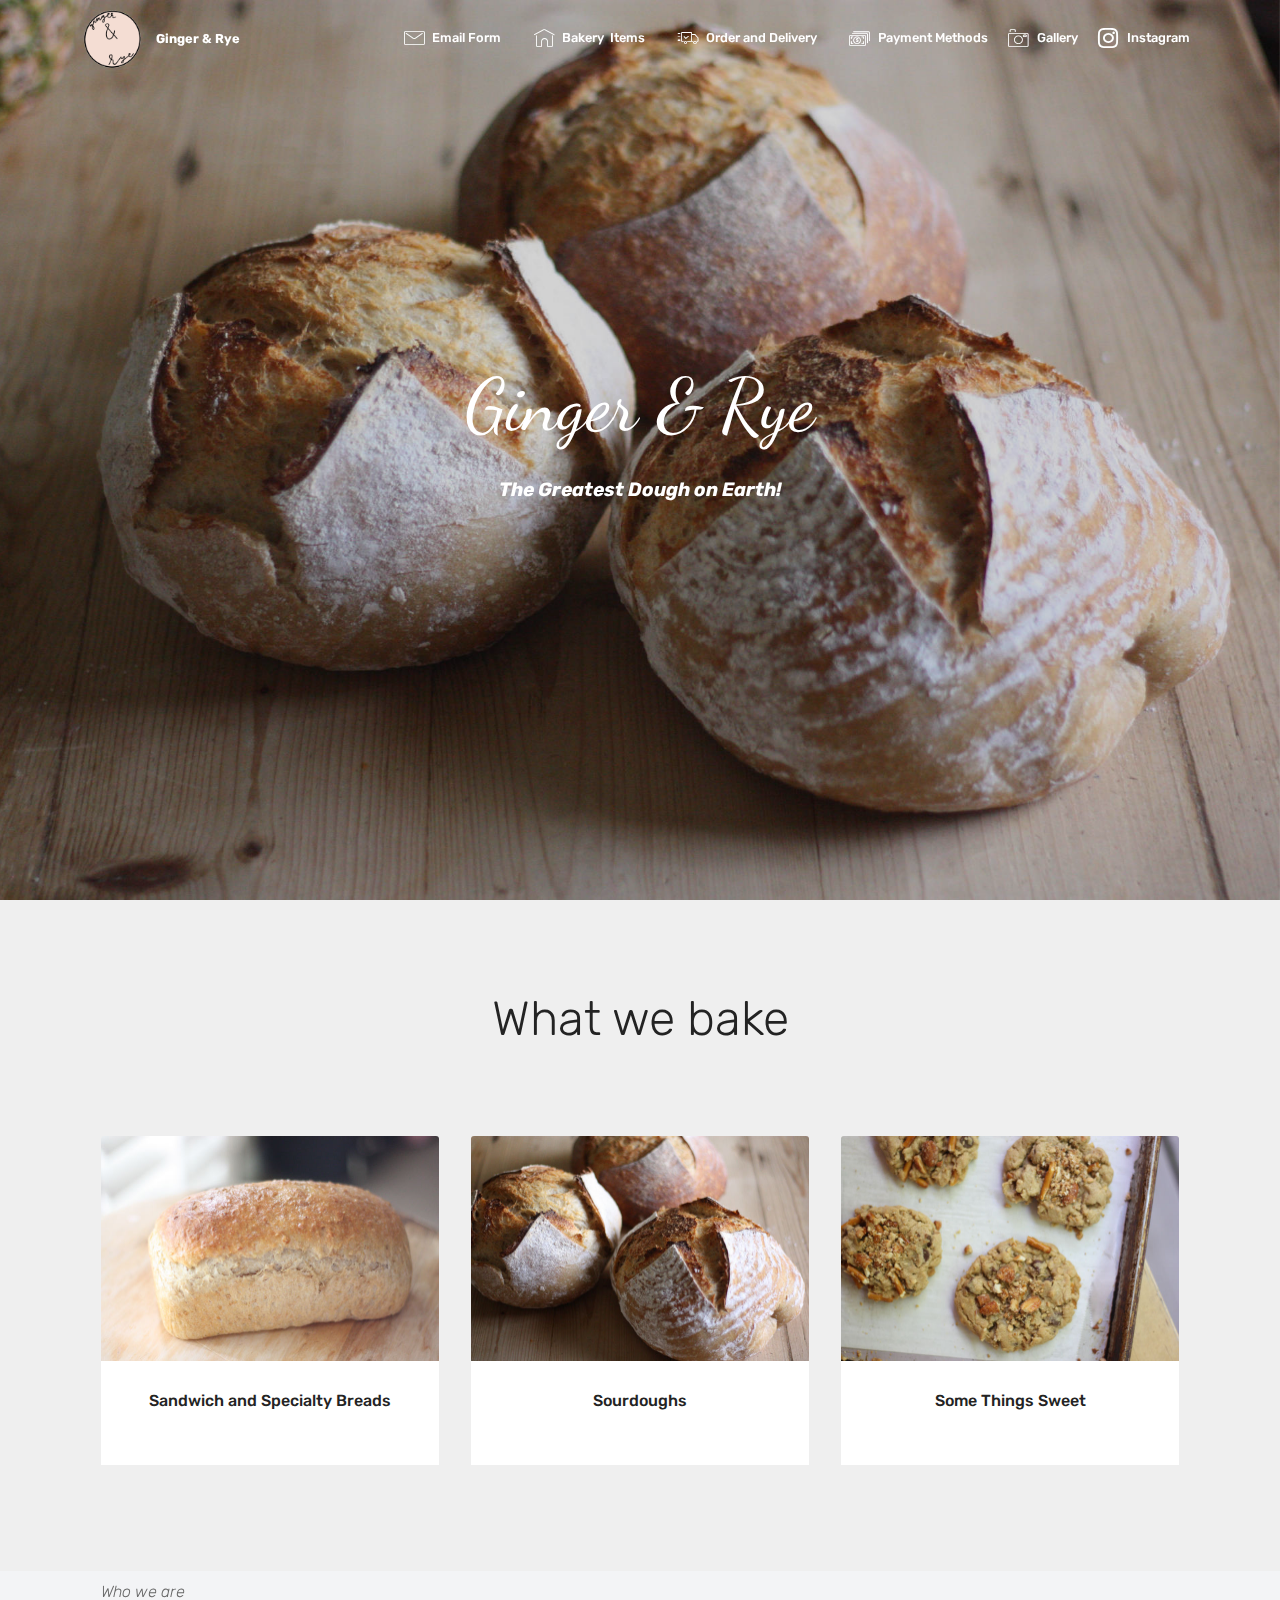
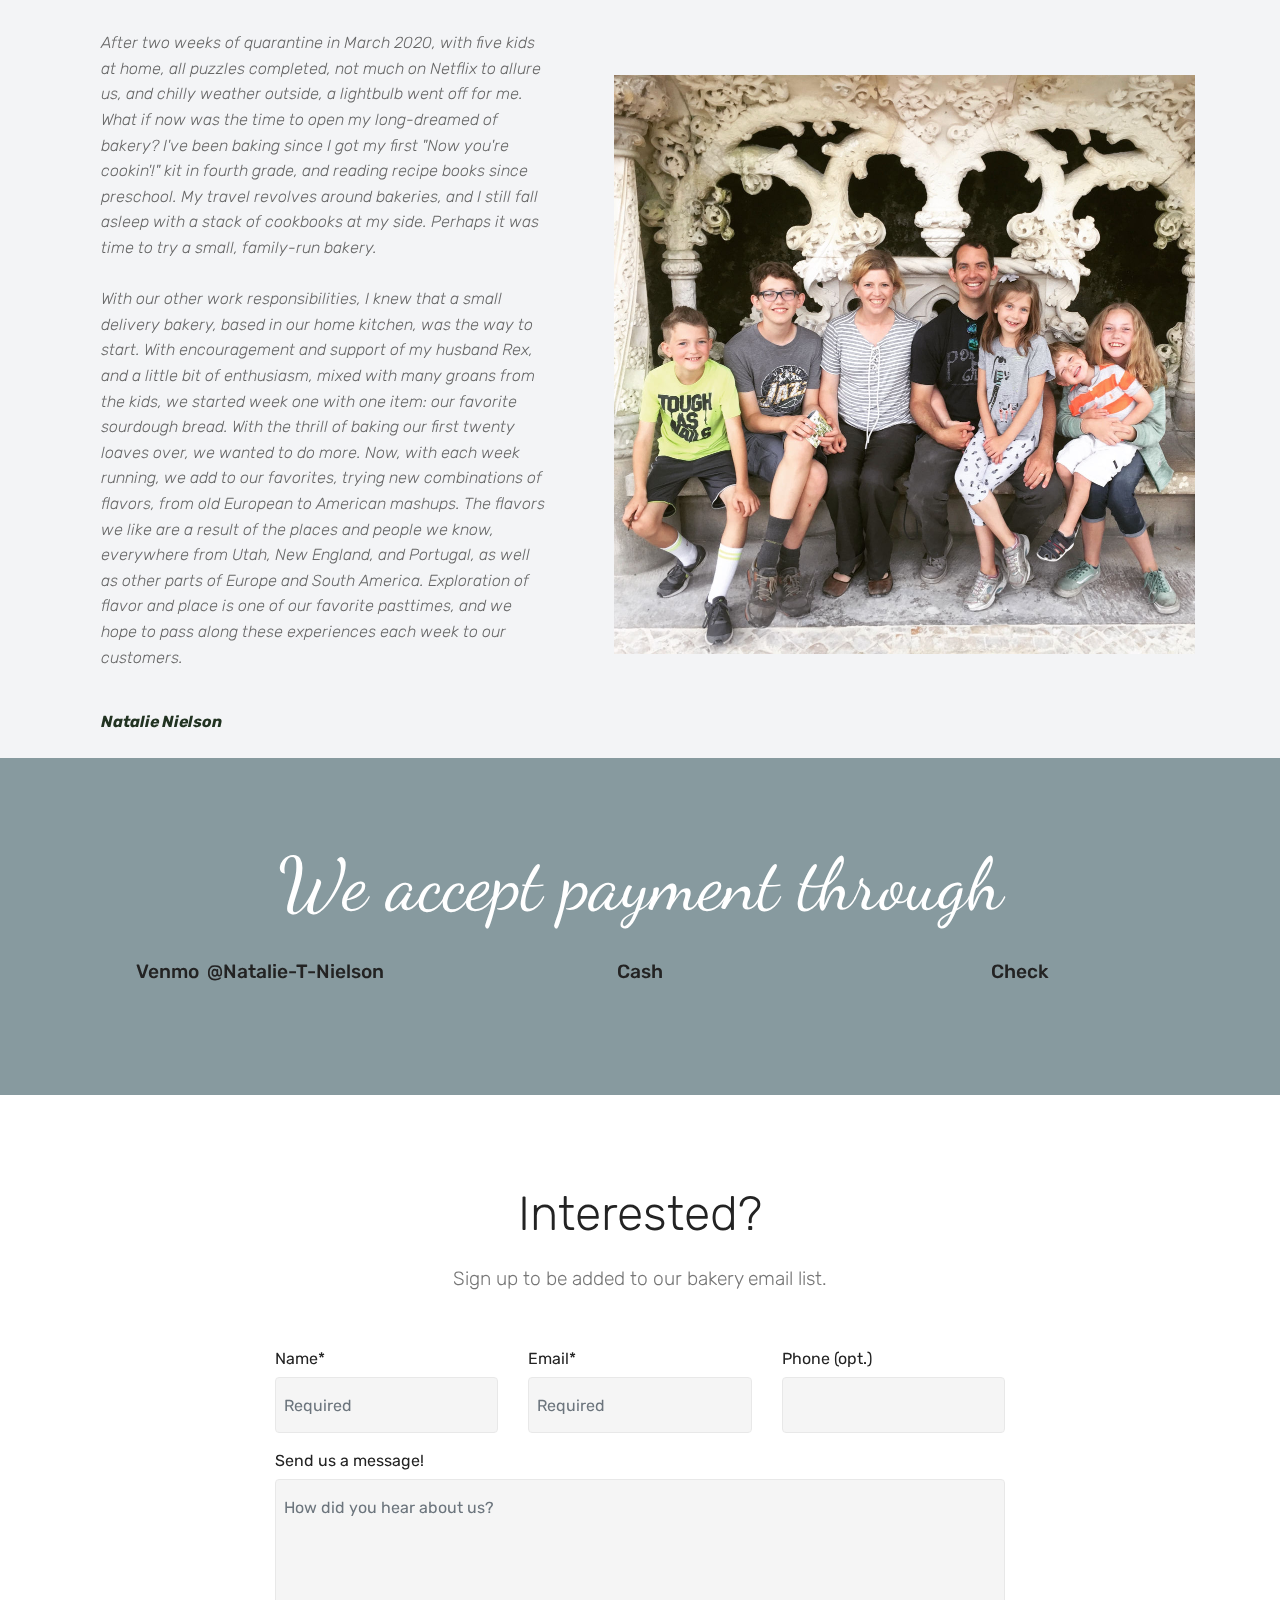
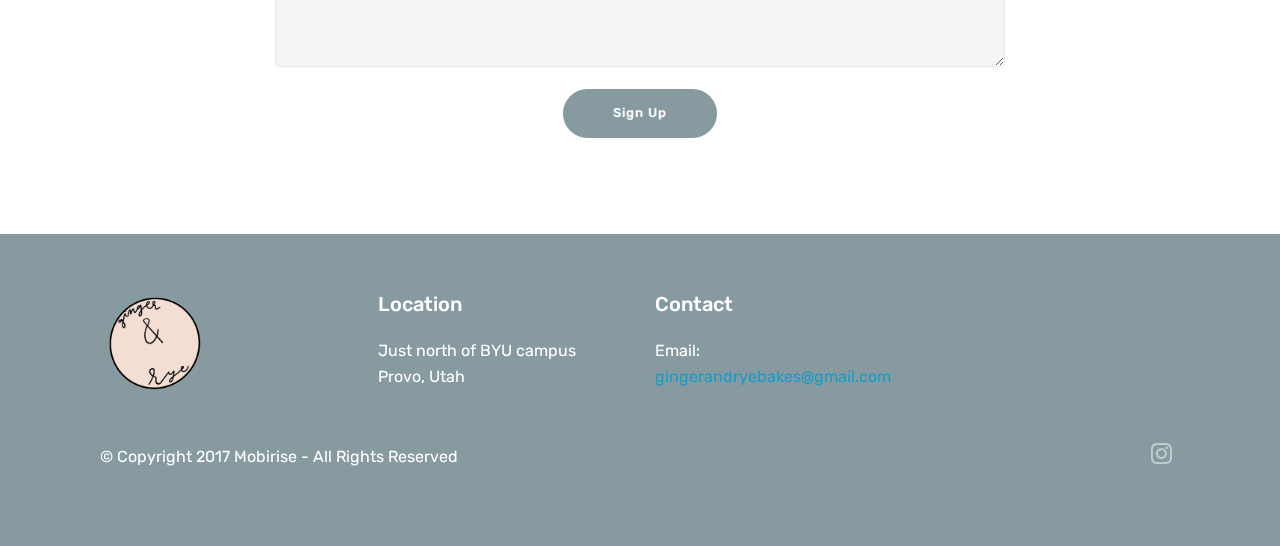
==== commit f940db35: "create github pages" ====
--- a/index.html
+++ b/index.html
@@ -63,7 +63,7 @@
     </nav>
 </section>
 
-<section class="engine"><a href="https://mobirise.info/l">free site templates</a></section><section class="cid-qTkA127IK8 mbr-fullscreen mbr-parallax-background" id="header2-1">
+<section class="engine"><a href="https://mobirise.info/i">website creation software</a></section><section class="cid-qTkA127IK8 mbr-fullscreen mbr-parallax-background" id="header2-1">
 
     
 
@@ -220,7 +220,7 @@
         <div class="row justify-content-center">
             <div class="media-container-column col-lg-8" data-form-type="formoid">
                 <!---Formbuilder Form--->
-                <form action="https://mobirise.com/" method="POST" class="mbr-form form-with-styler" data-form-title="Mobirise Form"><input type="hidden" name="email" data-form-email="true" value="nU8v6u33fIvjHhOQoKoEiTm1ap6qO6wcEW85axur0VGm9pKJsVW+Tsv/Rw2+1leKqmMRP/G0UH+leq44MewLlC/SGQqyrjpU7o9FjHm8udc4HR9SH7FlwKLB1JhKYMPU">
+                <form action="https://mobirise.com/" method="POST" class="mbr-form form-with-styler" data-form-title="Mobirise Form"><input type="hidden" name="email" data-form-email="true" value="dVX3zKIgs5uEGwOLUQOaUPoiXt3VtJHvUUyQqL+6WYSat5fp+iGWoYN/Kyw1T76tGbcqoAwtJs0/rad6oidZL0OCgWBeJR1Gs2771261DGu1Vliv92vzUGTUOp10n/3L">
                     <div class="row">
                         <div hidden="hidden" data-form-alert="" class="alert alert-success col-12">Thanks for signing up! We send out the email on Monday. If you do not see it, please check your junk mail folder.</div>
                         <div hidden="hidden" data-form-alert-danger="" class="alert alert-danger col-12">
@@ -228,11 +228,11 @@
                     </div>
                     <div class="dragArea row">
                         <div class="col-md-4  form-group" data-for="name">
-                            <label for="name-form1-1f" class="form-control-label mbr-fonts-style display-7">Name</label>
+                            <label for="name-form1-1f" class="form-control-label mbr-fonts-style display-7">Name*</label>
                             <input type="text" name="name" data-form-field="Name" required="required" class="form-control display-7" placeholder="Required" id="name-form1-1f">
                         </div>
                         <div class="col-md-4  form-group" data-for="email">
-                            <label for="email-form1-1f" class="form-control-label mbr-fonts-style display-7">Email</label>
+                            <label for="email-form1-1f" class="form-control-label mbr-fonts-style display-7">Email*</label>
                             <input type="email" name="email" data-form-field="Email" required="required" class="form-control display-7" placeholder="Required" id="email-form1-1f">
                         </div>
                         <div data-for="phone" class="col-md-4  form-group">
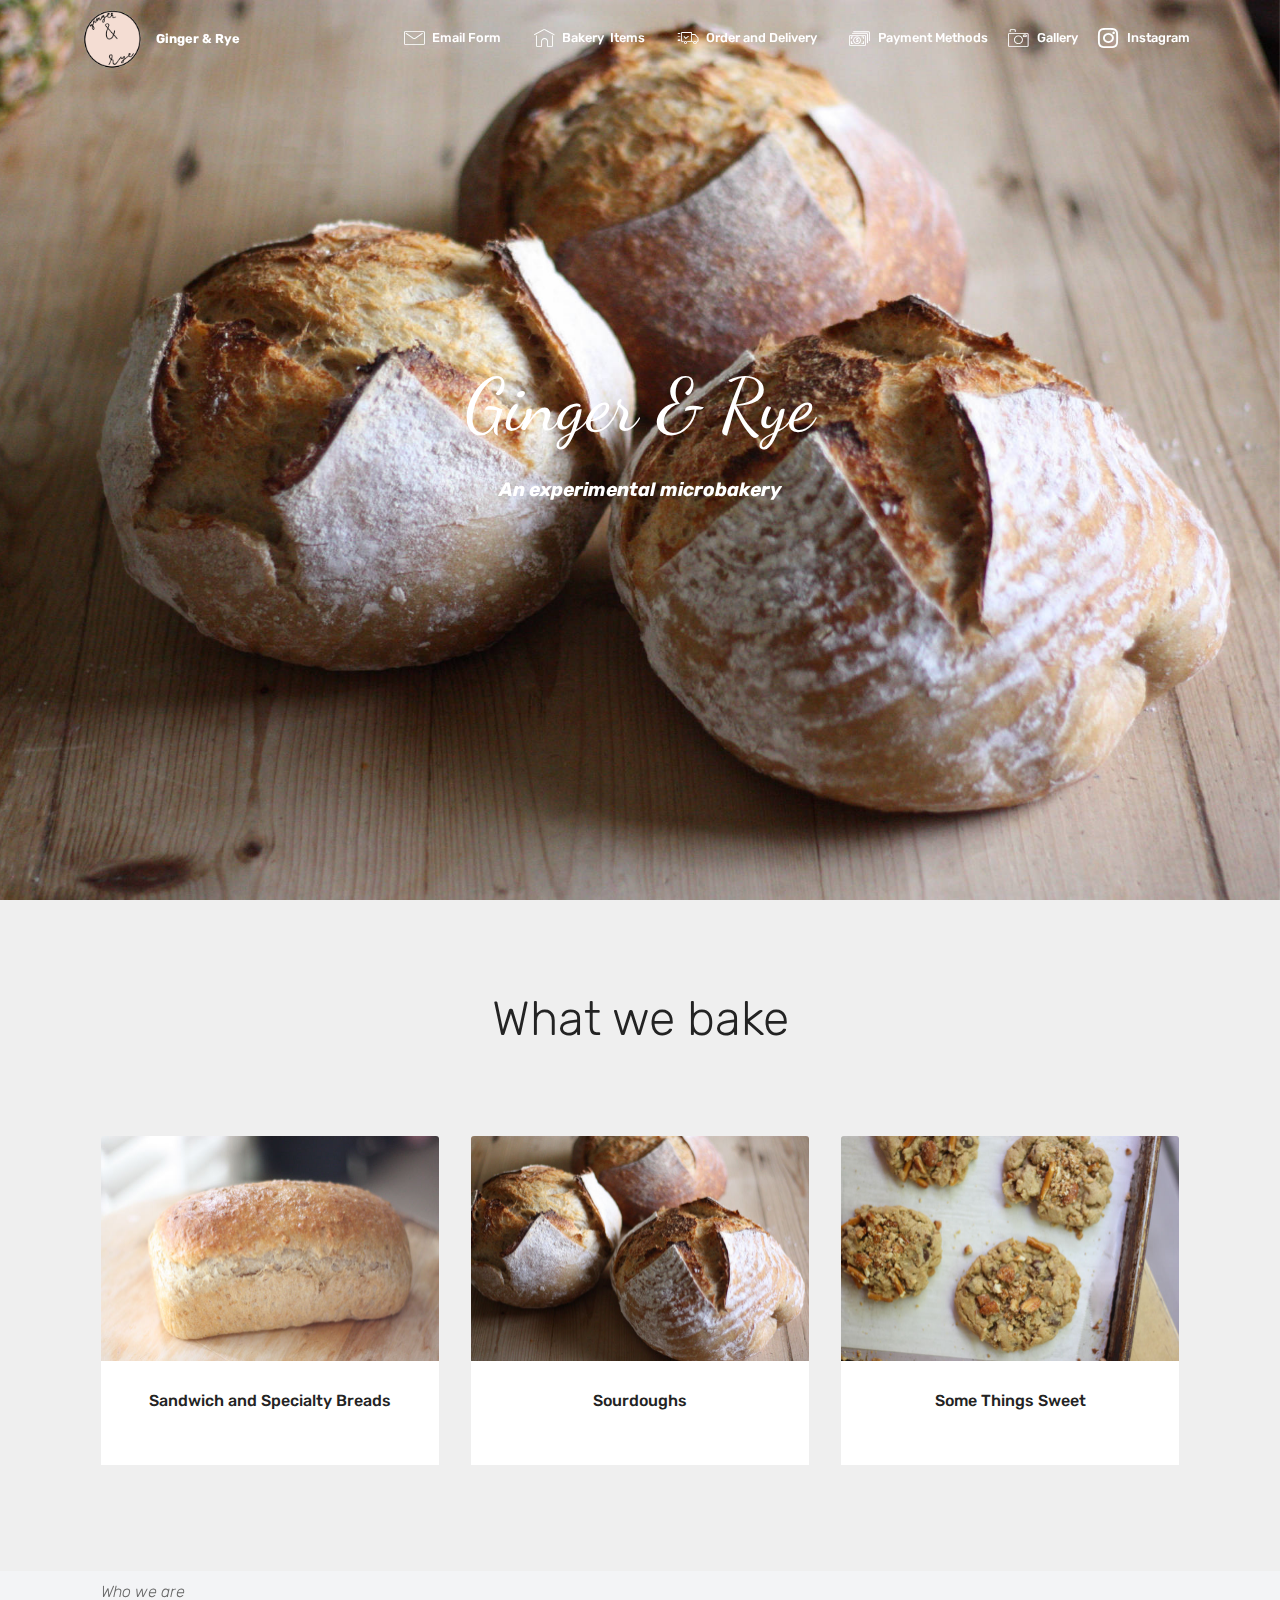
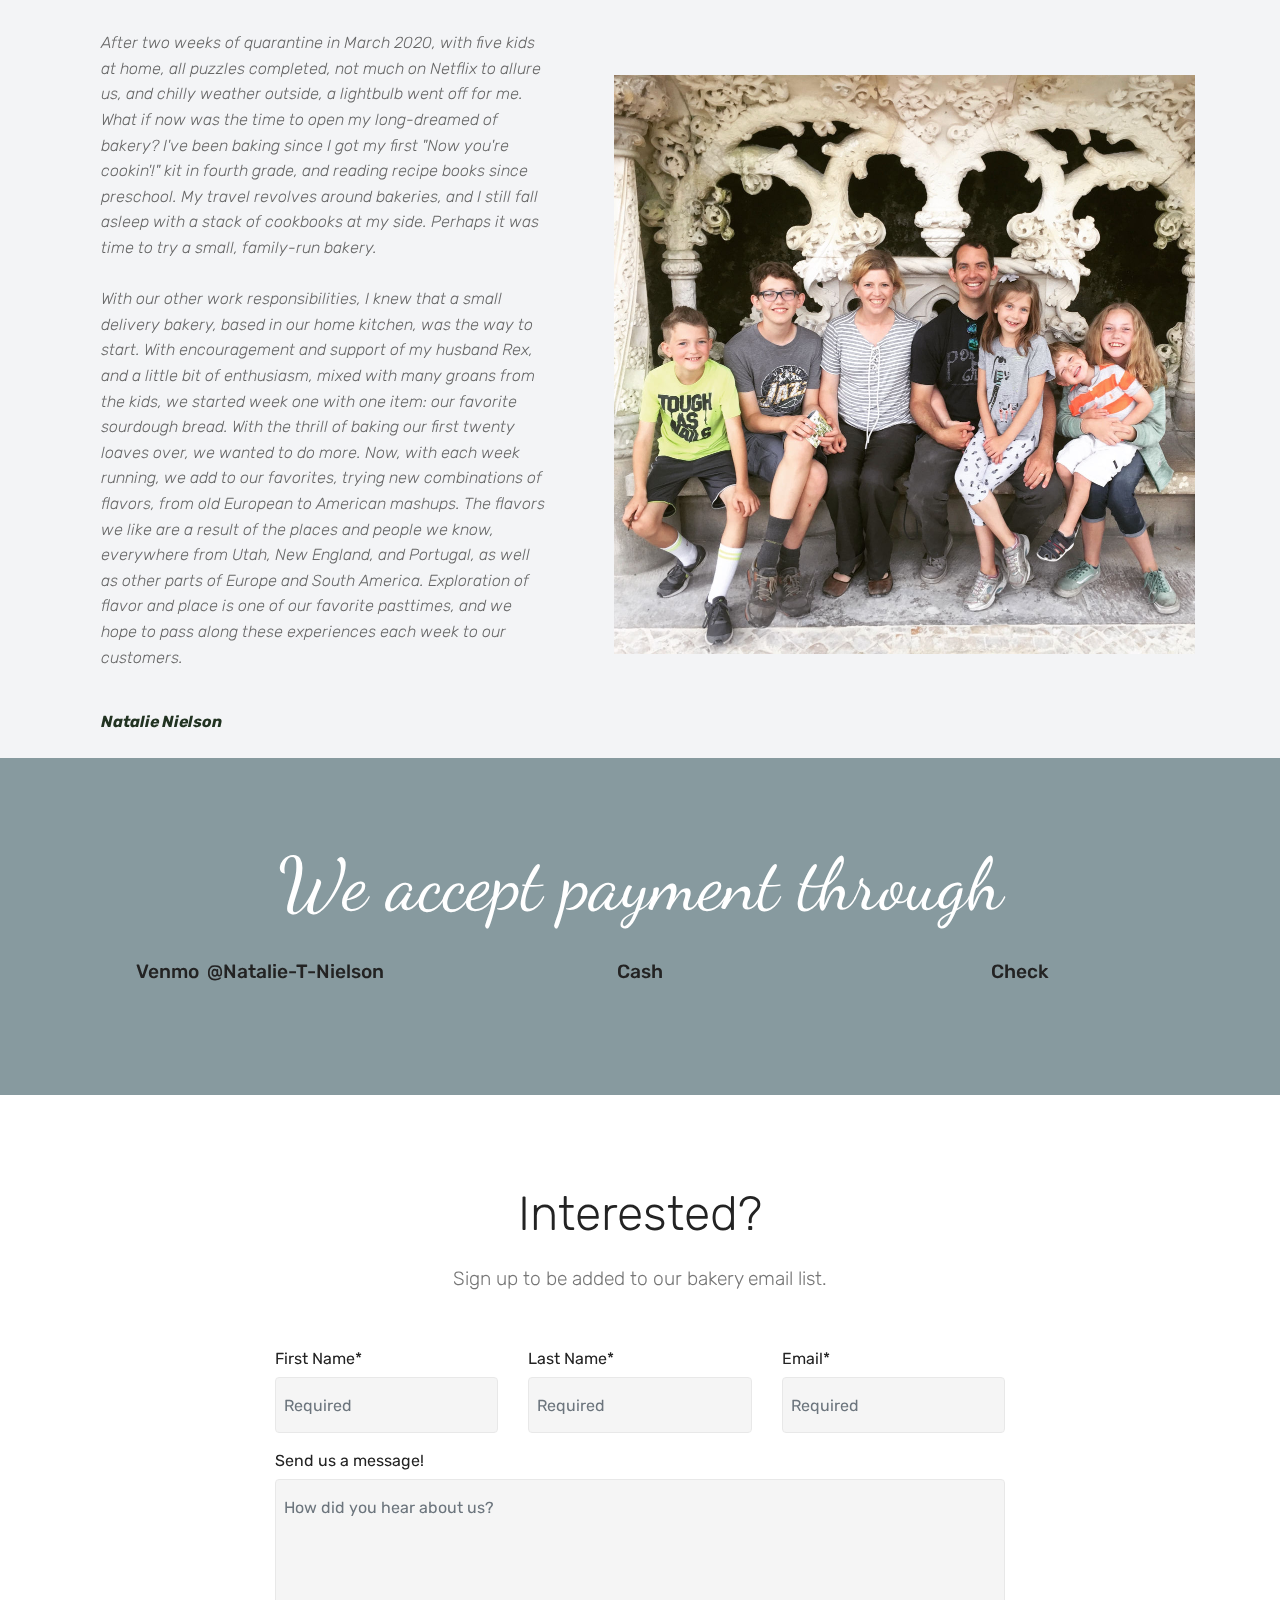
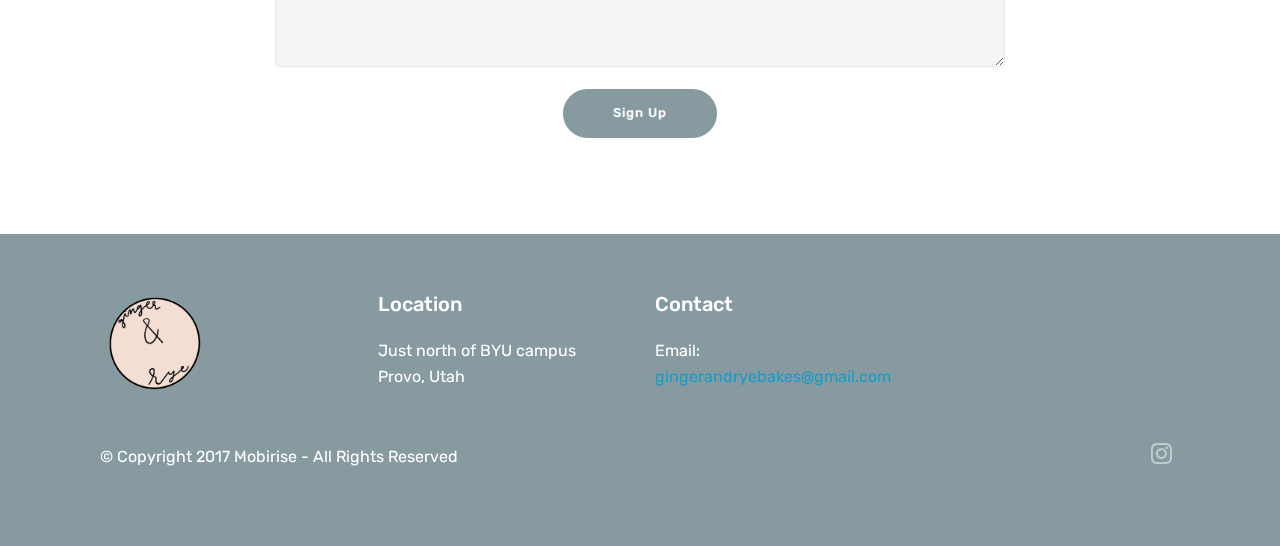
==== commit f3e54e64: "create github pages" ====
--- a/index.html
+++ b/index.html
@@ -63,11 +63,11 @@
     </nav>
 </section>
 
-<section class="engine"><a href="https://mobirise.info/i">website creation software</a></section><section class="cid-qTkA127IK8 mbr-fullscreen mbr-parallax-background" id="header2-1">
-
-    
-
-    <div class="mbr-overlay" style="opacity: 0.2; background-color: rgb(35, 35, 35);"></div>
+<section class="engine"><a href="https://mobirise.info/t">amp template</a></section><section class="cid-qTkA127IK8 mbr-fullscreen mbr-parallax-background" id="header2-1">
+
+    
+
+    <div class="mbr-overlay" style="opacity: 0; background-color: rgb(35, 35, 35);"></div>
 
     <div class="container align-center">
         <div class="row justify-content-md-center">
@@ -75,7 +75,7 @@
                 <h1 class="mbr-section-title mbr-bold pb-3 mbr-fonts-style display-1"><span style="font-weight: normal;">
                     Ginger &amp; Rye</span></h1>
                 
-                <p class="mbr-text pb-3 mbr-fonts-style display-5"><strong><em>The Greatest Dough on Earth!</em></strong></p>
+                <p class="mbr-text pb-3 mbr-fonts-style display-5"><strong><em>An experimental microbakery</em></strong></p>
                 
             </div>
         </div>
@@ -220,7 +220,7 @@
         <div class="row justify-content-center">
             <div class="media-container-column col-lg-8" data-form-type="formoid">
                 <!---Formbuilder Form--->
-                <form action="https://mobirise.com/" method="POST" class="mbr-form form-with-styler" data-form-title="Mobirise Form"><input type="hidden" name="email" data-form-email="true" value="dVX3zKIgs5uEGwOLUQOaUPoiXt3VtJHvUUyQqL+6WYSat5fp+iGWoYN/Kyw1T76tGbcqoAwtJs0/rad6oidZL0OCgWBeJR1Gs2771261DGu1Vliv92vzUGTUOp10n/3L">
+                <form action="https://mobirise.com/" method="POST" class="mbr-form form-with-styler" data-form-title="Mobirise Form"><input type="hidden" name="email" data-form-email="true" value="qCp0MgYNrqthvh8w80KZW4/UkH9kFBnLhla+9c+rAzaLS9YRaYxYGfkuXuptA1x/F8D8cWz7TTusRSZ0mFN/C7qAyjD+JNHAw2tLQvhGsXJPHPBTWOzz3JGL7nwGDTkG">
                     <div class="row">
                         <div hidden="hidden" data-form-alert="" class="alert alert-success col-12">Thanks for signing up! We send out the email on Monday. If you do not see it, please check your junk mail folder.</div>
                         <div hidden="hidden" data-form-alert-danger="" class="alert alert-danger col-12">
@@ -228,16 +228,16 @@
                     </div>
                     <div class="dragArea row">
                         <div class="col-md-4  form-group" data-for="name">
-                            <label for="name-form1-1f" class="form-control-label mbr-fonts-style display-7">Name*</label>
+                            <label for="name-form1-1f" class="form-control-label mbr-fonts-style display-7">First Name*</label>
                             <input type="text" name="name" data-form-field="Name" required="required" class="form-control display-7" placeholder="Required" id="name-form1-1f">
                         </div>
                         <div class="col-md-4  form-group" data-for="email">
-                            <label for="email-form1-1f" class="form-control-label mbr-fonts-style display-7">Email*</label>
+                            <label for="email-form1-1f" class="form-control-label mbr-fonts-style display-7">Last Name*</label>
                             <input type="email" name="email" data-form-field="Email" required="required" class="form-control display-7" placeholder="Required" id="email-form1-1f">
                         </div>
                         <div data-for="phone" class="col-md-4  form-group">
-                            <label for="phone-form1-1f" class="form-control-label mbr-fonts-style display-7">Phone (opt.)</label>
-                            <input type="tel" name="phone" data-form-field="Phone" class="form-control display-7" id="phone-form1-1f">
+                            <label for="phone-form1-1f" class="form-control-label mbr-fonts-style display-7">Email*</label>
+                            <input type="tel" name="phone" data-form-field="Phone" class="form-control display-7" placeholder="Required" id="phone-form1-1f">
                         </div>
                         <div data-for="message" class="col-md-12 form-group">
                             <label for="message-form1-1f" class="form-control-label mbr-fonts-style display-7">Send us a message!</label>
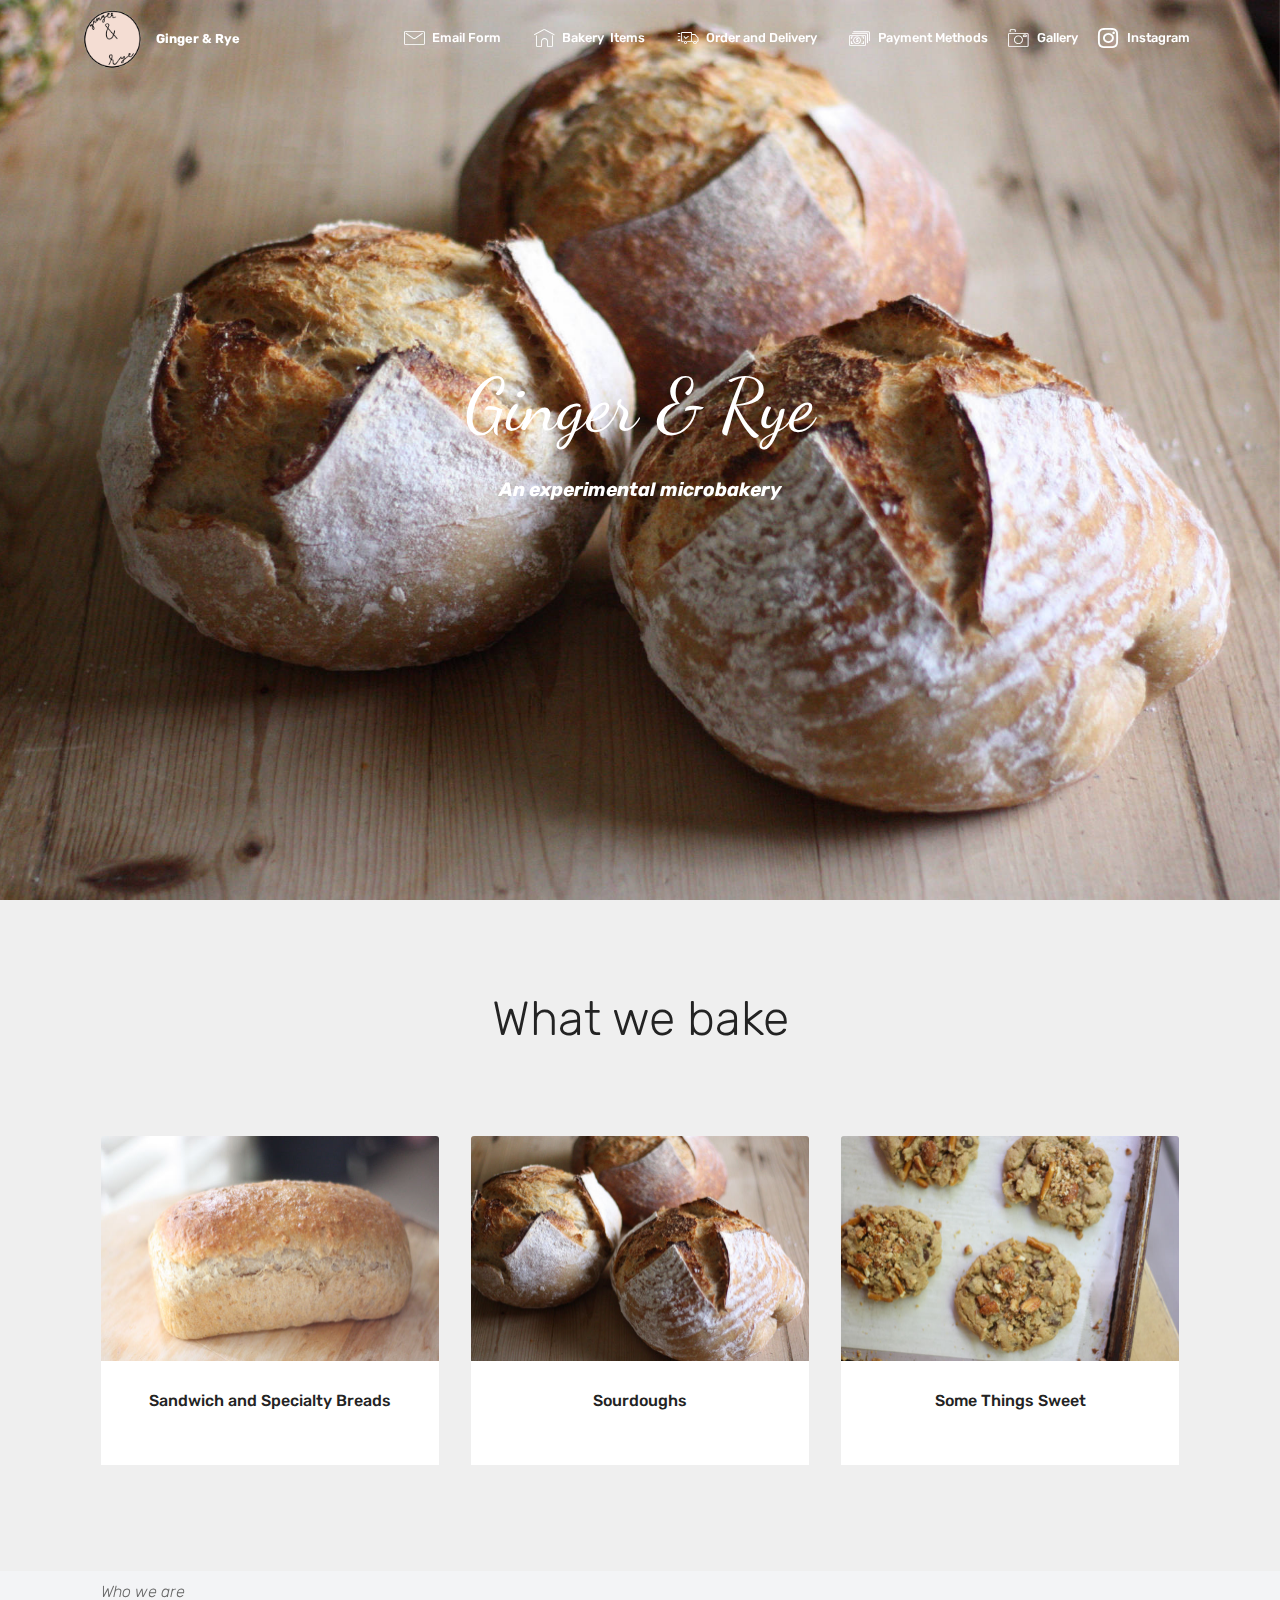
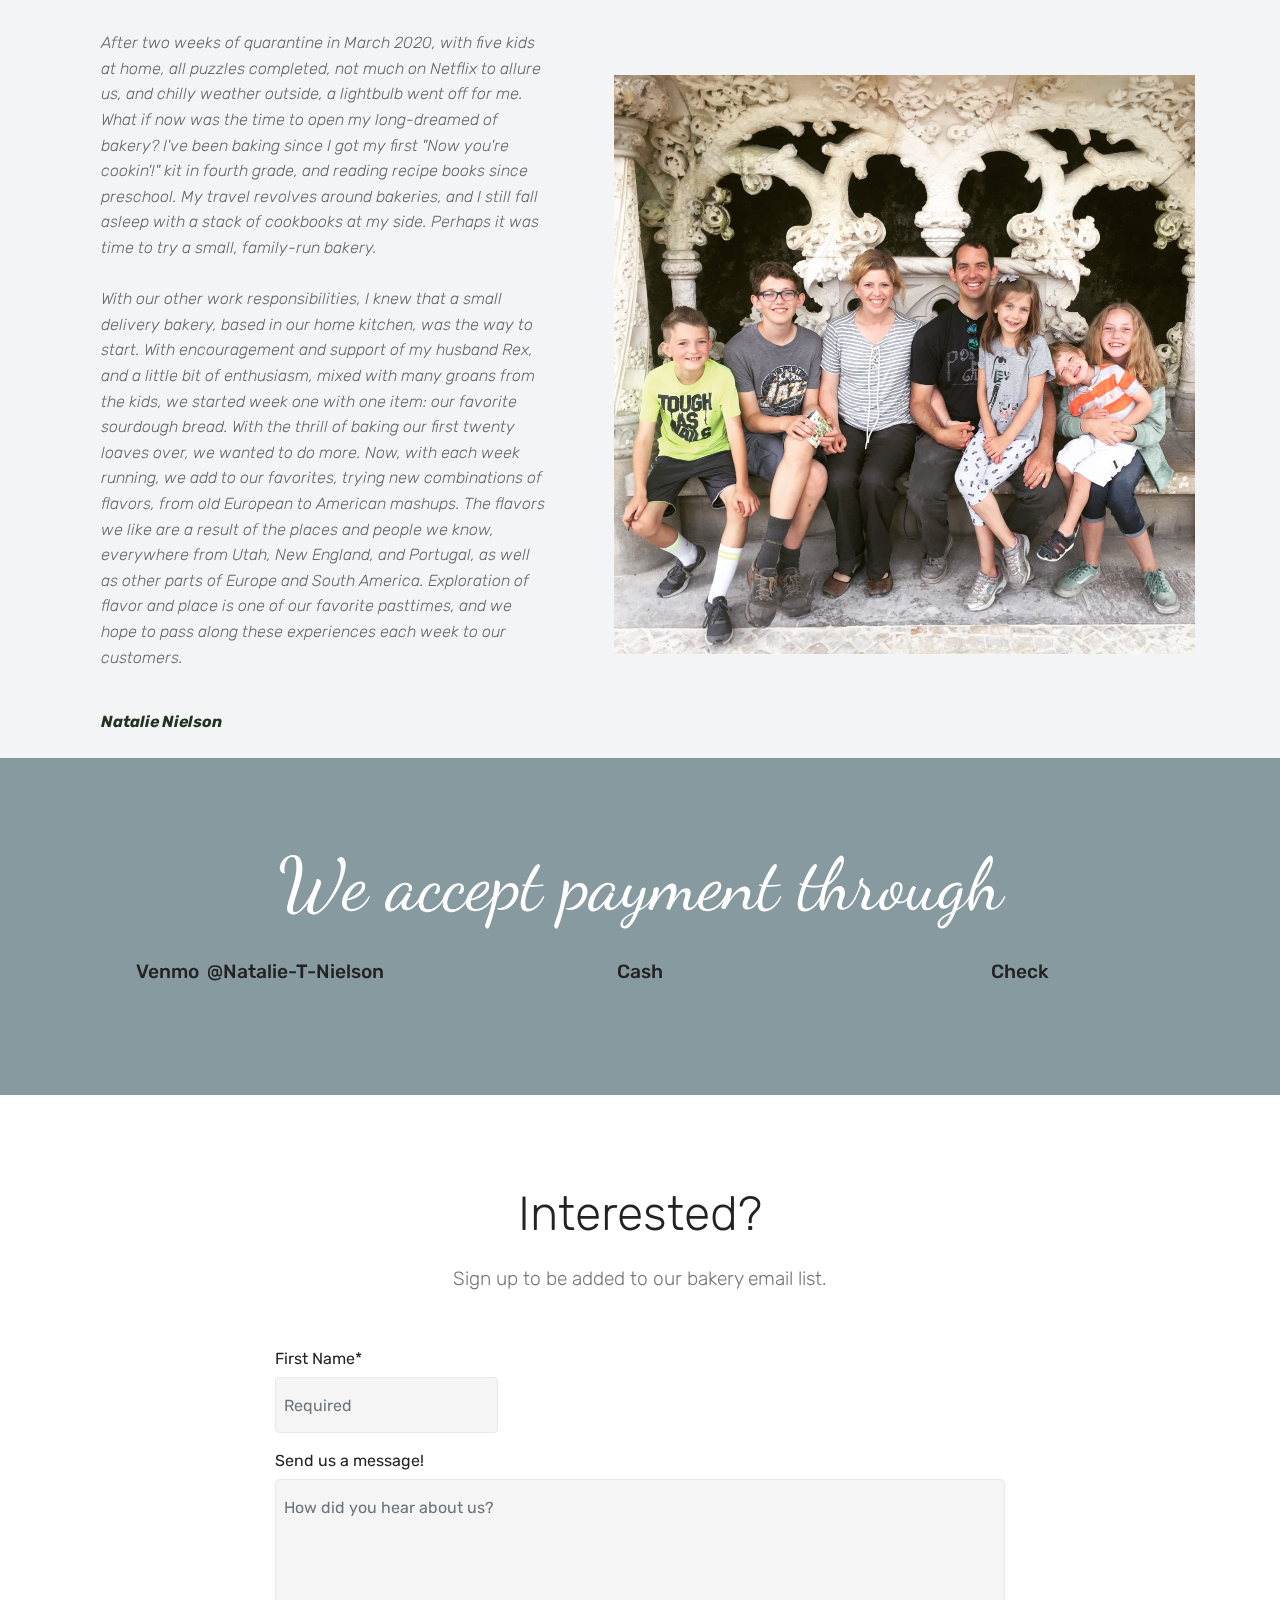
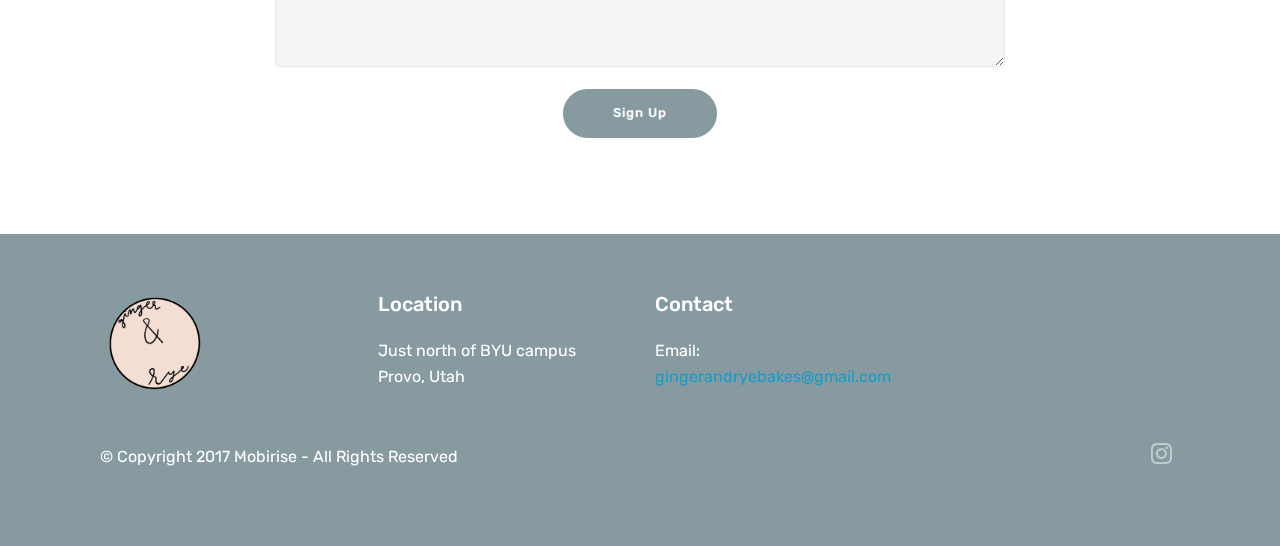
==== commit 2d2f4656: "create github pages" ====
--- a/index.html
+++ b/index.html
@@ -63,7 +63,7 @@
     </nav>
 </section>
 
-<section class="engine"><a href="https://mobirise.info/t">amp template</a></section><section class="cid-qTkA127IK8 mbr-fullscreen mbr-parallax-background" id="header2-1">
+<section class="engine"><a href="https://mobirise.info/s">free bootstrap themes</a></section><section class="cid-qTkA127IK8 mbr-fullscreen mbr-parallax-background" id="header2-1">
 
     
 
@@ -220,7 +220,7 @@
         <div class="row justify-content-center">
             <div class="media-container-column col-lg-8" data-form-type="formoid">
                 <!---Formbuilder Form--->
-                <form action="https://mobirise.com/" method="POST" class="mbr-form form-with-styler" data-form-title="Mobirise Form"><input type="hidden" name="email" data-form-email="true" value="qCp0MgYNrqthvh8w80KZW4/UkH9kFBnLhla+9c+rAzaLS9YRaYxYGfkuXuptA1x/F8D8cWz7TTusRSZ0mFN/C7qAyjD+JNHAw2tLQvhGsXJPHPBTWOzz3JGL7nwGDTkG">
+                <form action="https://mobirise.com/" method="POST" class="mbr-form form-with-styler" data-form-title="Mobirise Form"><input type="hidden" name="email" data-form-email="true" value="eyettmhpQKJ47ZNvkPOs+uhIhq3HQPcEjTchlkq6Kfu3JDPRgkbU23SbgQx6iJS5iei5m0sonXJxA94D2WXy4CWIsqpcchmZqYgA68SWyWpu5SP+3npgGRIsGRb5NJiL">
                     <div class="row">
                         <div hidden="hidden" data-form-alert="" class="alert alert-success col-12">Thanks for signing up! We send out the email on Monday. If you do not see it, please check your junk mail folder.</div>
                         <div hidden="hidden" data-form-alert-danger="" class="alert alert-danger col-12">
@@ -231,14 +231,8 @@
                             <label for="name-form1-1f" class="form-control-label mbr-fonts-style display-7">First Name*</label>
                             <input type="text" name="name" data-form-field="Name" required="required" class="form-control display-7" placeholder="Required" id="name-form1-1f">
                         </div>
-                        <div class="col-md-4  form-group" data-for="email">
-                            <label for="email-form1-1f" class="form-control-label mbr-fonts-style display-7">Last Name*</label>
-                            <input type="email" name="email" data-form-field="Email" required="required" class="form-control display-7" placeholder="Required" id="email-form1-1f">
-                        </div>
-                        <div data-for="phone" class="col-md-4  form-group">
-                            <label for="phone-form1-1f" class="form-control-label mbr-fonts-style display-7">Email*</label>
-                            <input type="tel" name="phone" data-form-field="Phone" class="form-control display-7" placeholder="Required" id="phone-form1-1f">
-                        </div>
+                        
+                        
                         <div data-for="message" class="col-md-12 form-group">
                             <label for="message-form1-1f" class="form-control-label mbr-fonts-style display-7">Send us a message!</label>
                             <textarea name="message" data-form-field="Message" class="form-control display-7" placeholder="How did you hear about us? " id="message-form1-1f"></textarea>
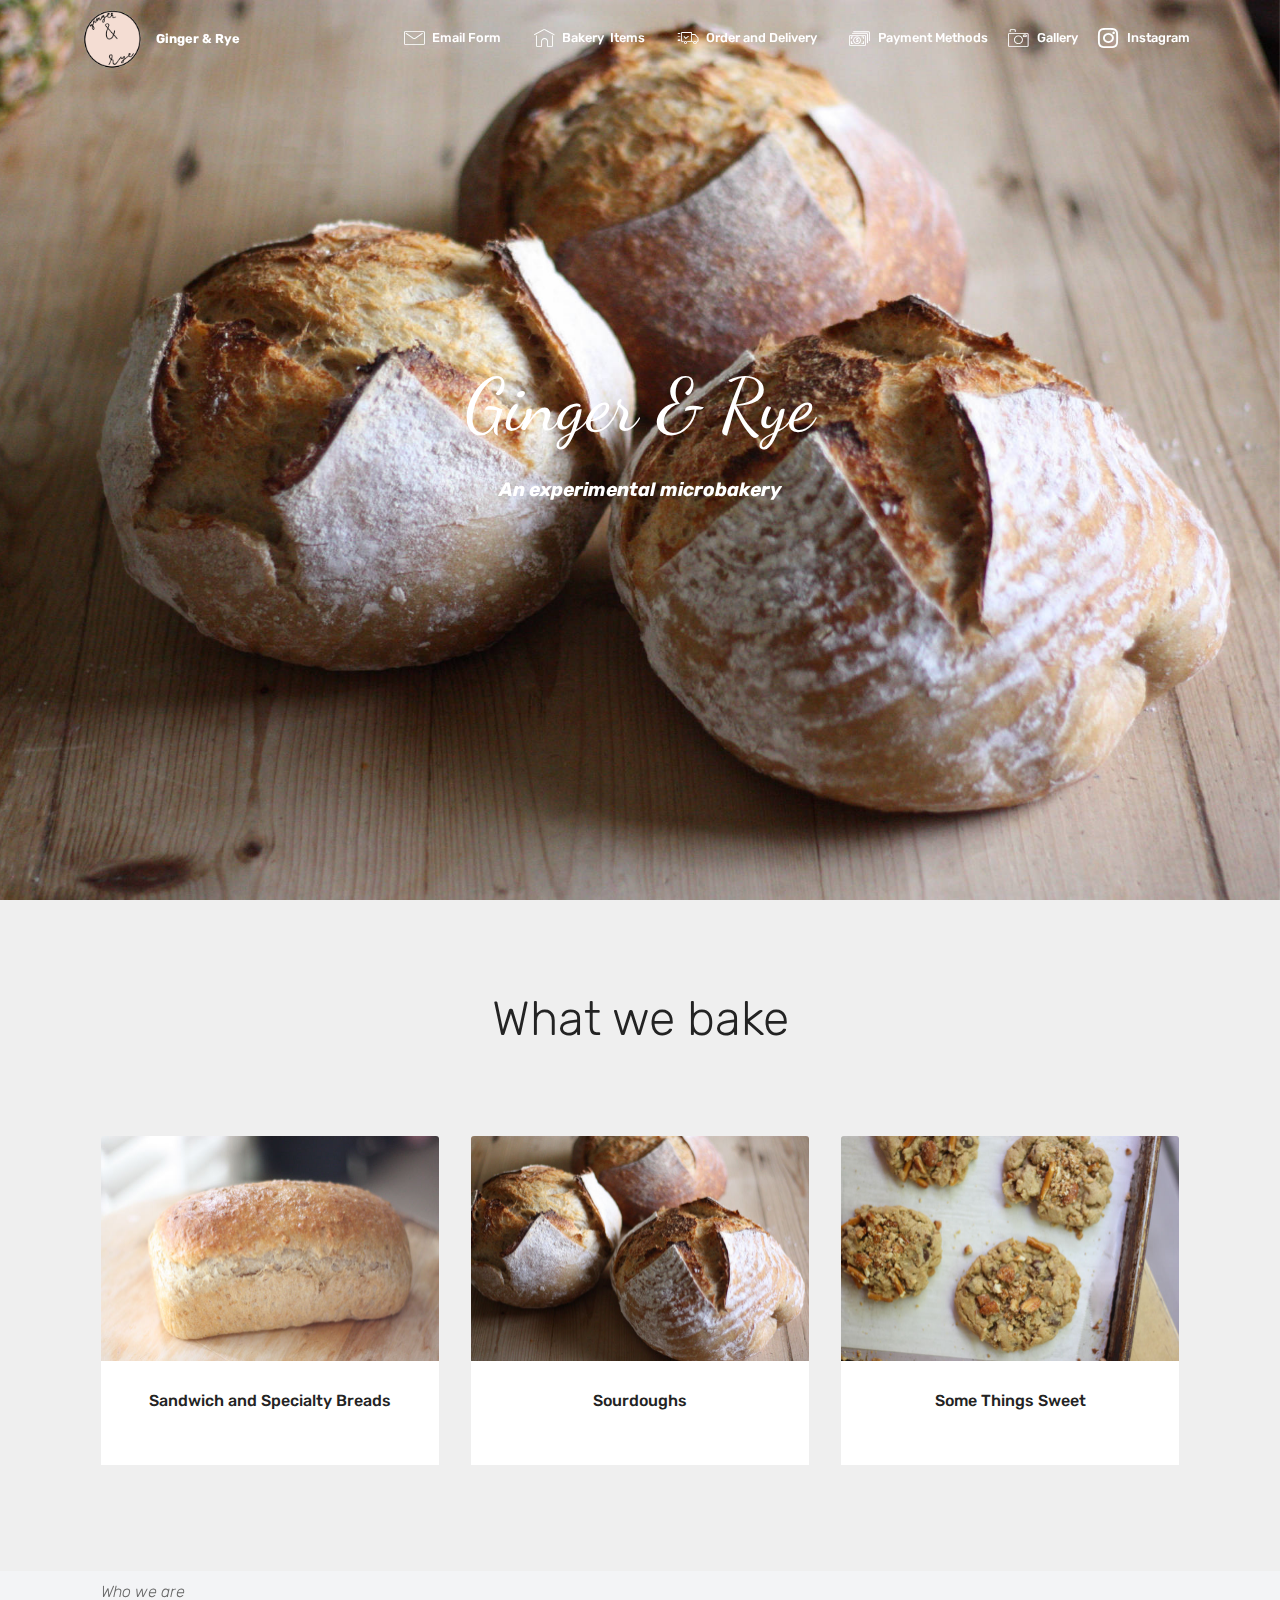
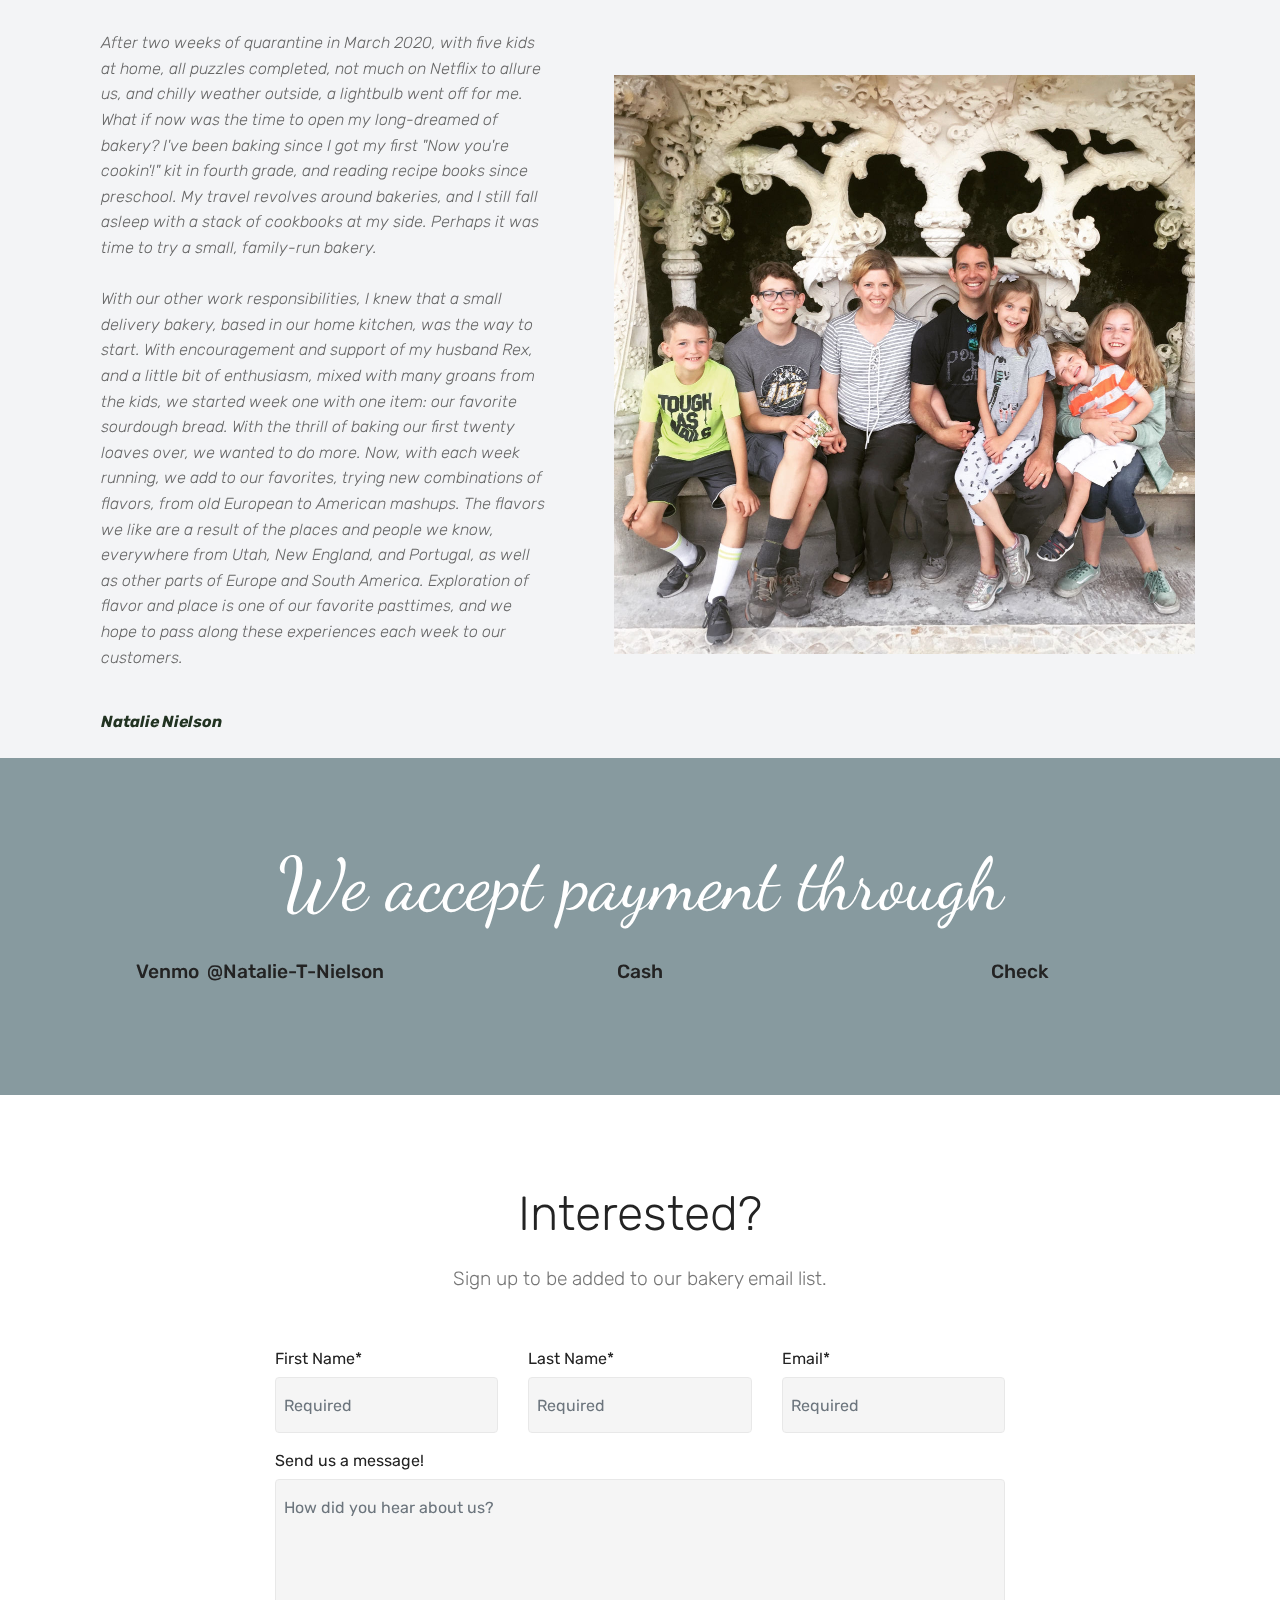
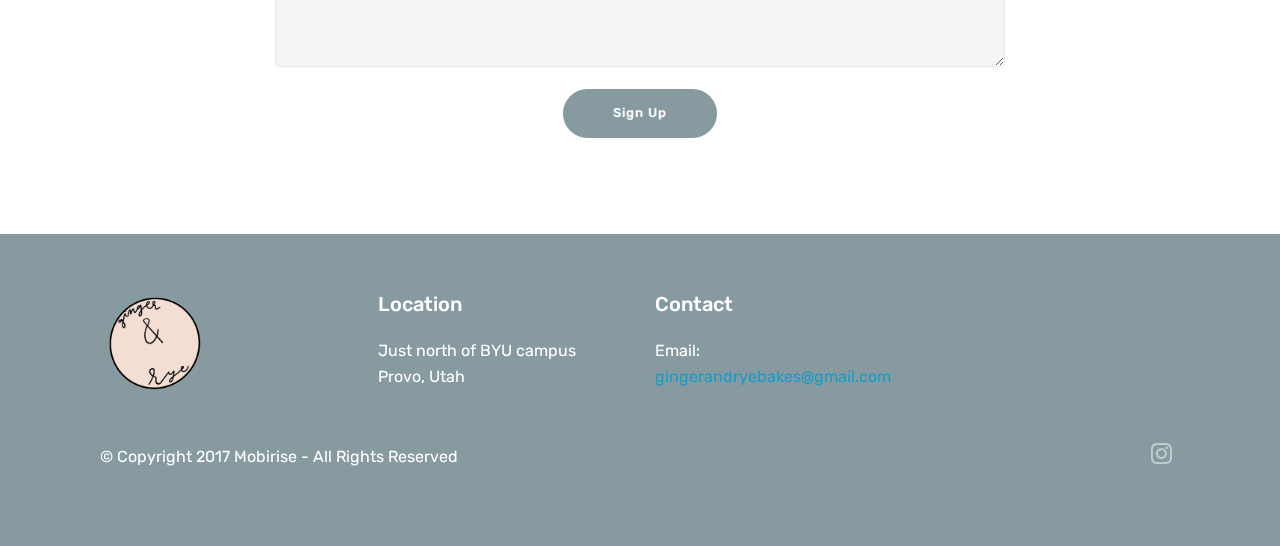
==== commit 0a08bec6: "create github pages" ====
--- a/index.html
+++ b/index.html
@@ -63,7 +63,7 @@
     </nav>
 </section>
 
-<section class="engine"><a href="https://mobirise.info/s">free bootstrap themes</a></section><section class="cid-qTkA127IK8 mbr-fullscreen mbr-parallax-background" id="header2-1">
+<section class="engine"><a href="https://mobirise.info/x">free css templates</a></section><section class="cid-qTkA127IK8 mbr-fullscreen mbr-parallax-background" id="header2-1">
 
     
 
@@ -220,7 +220,7 @@
         <div class="row justify-content-center">
             <div class="media-container-column col-lg-8" data-form-type="formoid">
                 <!---Formbuilder Form--->
-                <form action="https://mobirise.com/" method="POST" class="mbr-form form-with-styler" data-form-title="Mobirise Form"><input type="hidden" name="email" data-form-email="true" value="eyettmhpQKJ47ZNvkPOs+uhIhq3HQPcEjTchlkq6Kfu3JDPRgkbU23SbgQx6iJS5iei5m0sonXJxA94D2WXy4CWIsqpcchmZqYgA68SWyWpu5SP+3npgGRIsGRb5NJiL">
+                <form action="https://mobirise.com/" method="POST" class="mbr-form form-with-styler" data-form-title="Mobirise Form"><input type="hidden" name="email" data-form-email="true" value="vy345m6m7HcqgvutfWrPzflBsbcRmwA46ukjIkKFlLeouQQz3+gBsTGJPUVDSIAN3mSMUJvxPFeYSIZfXnrwmq2SDxZM83d9DmcAvRNdTL7f5oz/huyx0+UTXmBu+PvK">
                     <div class="row">
                         <div hidden="hidden" data-form-alert="" class="alert alert-success col-12">Thanks for signing up! We send out the email on Monday. If you do not see it, please check your junk mail folder.</div>
                         <div hidden="hidden" data-form-alert-danger="" class="alert alert-danger col-12">
@@ -231,8 +231,14 @@
                             <label for="name-form1-1f" class="form-control-label mbr-fonts-style display-7">First Name*</label>
                             <input type="text" name="name" data-form-field="Name" required="required" class="form-control display-7" placeholder="Required" id="name-form1-1f">
                         </div>
-                        
-                        
+                        <div class="col-md-4  form-group" data-for="email">
+                            <label for="email-form1-1f" class="form-control-label mbr-fonts-style display-7">Last Name*</label>
+                            <input type="email" name="email" data-form-field="Email" required="required" class="form-control display-7" placeholder="Required" id="email-form1-1f">
+                        </div>
+                        <div data-for="phone" class="col-md-4  form-group">
+                            <label for="phone-form1-1f" class="form-control-label mbr-fonts-style display-7">Email*</label>
+                            <input type="tel" name="phone" data-form-field="Phone" class="form-control display-7" placeholder="Required" id="phone-form1-1f">
+                        </div>
                         <div data-for="message" class="col-md-12 form-group">
                             <label for="message-form1-1f" class="form-control-label mbr-fonts-style display-7">Send us a message!</label>
                             <textarea name="message" data-form-field="Message" class="form-control display-7" placeholder="How did you hear about us? " id="message-form1-1f"></textarea>
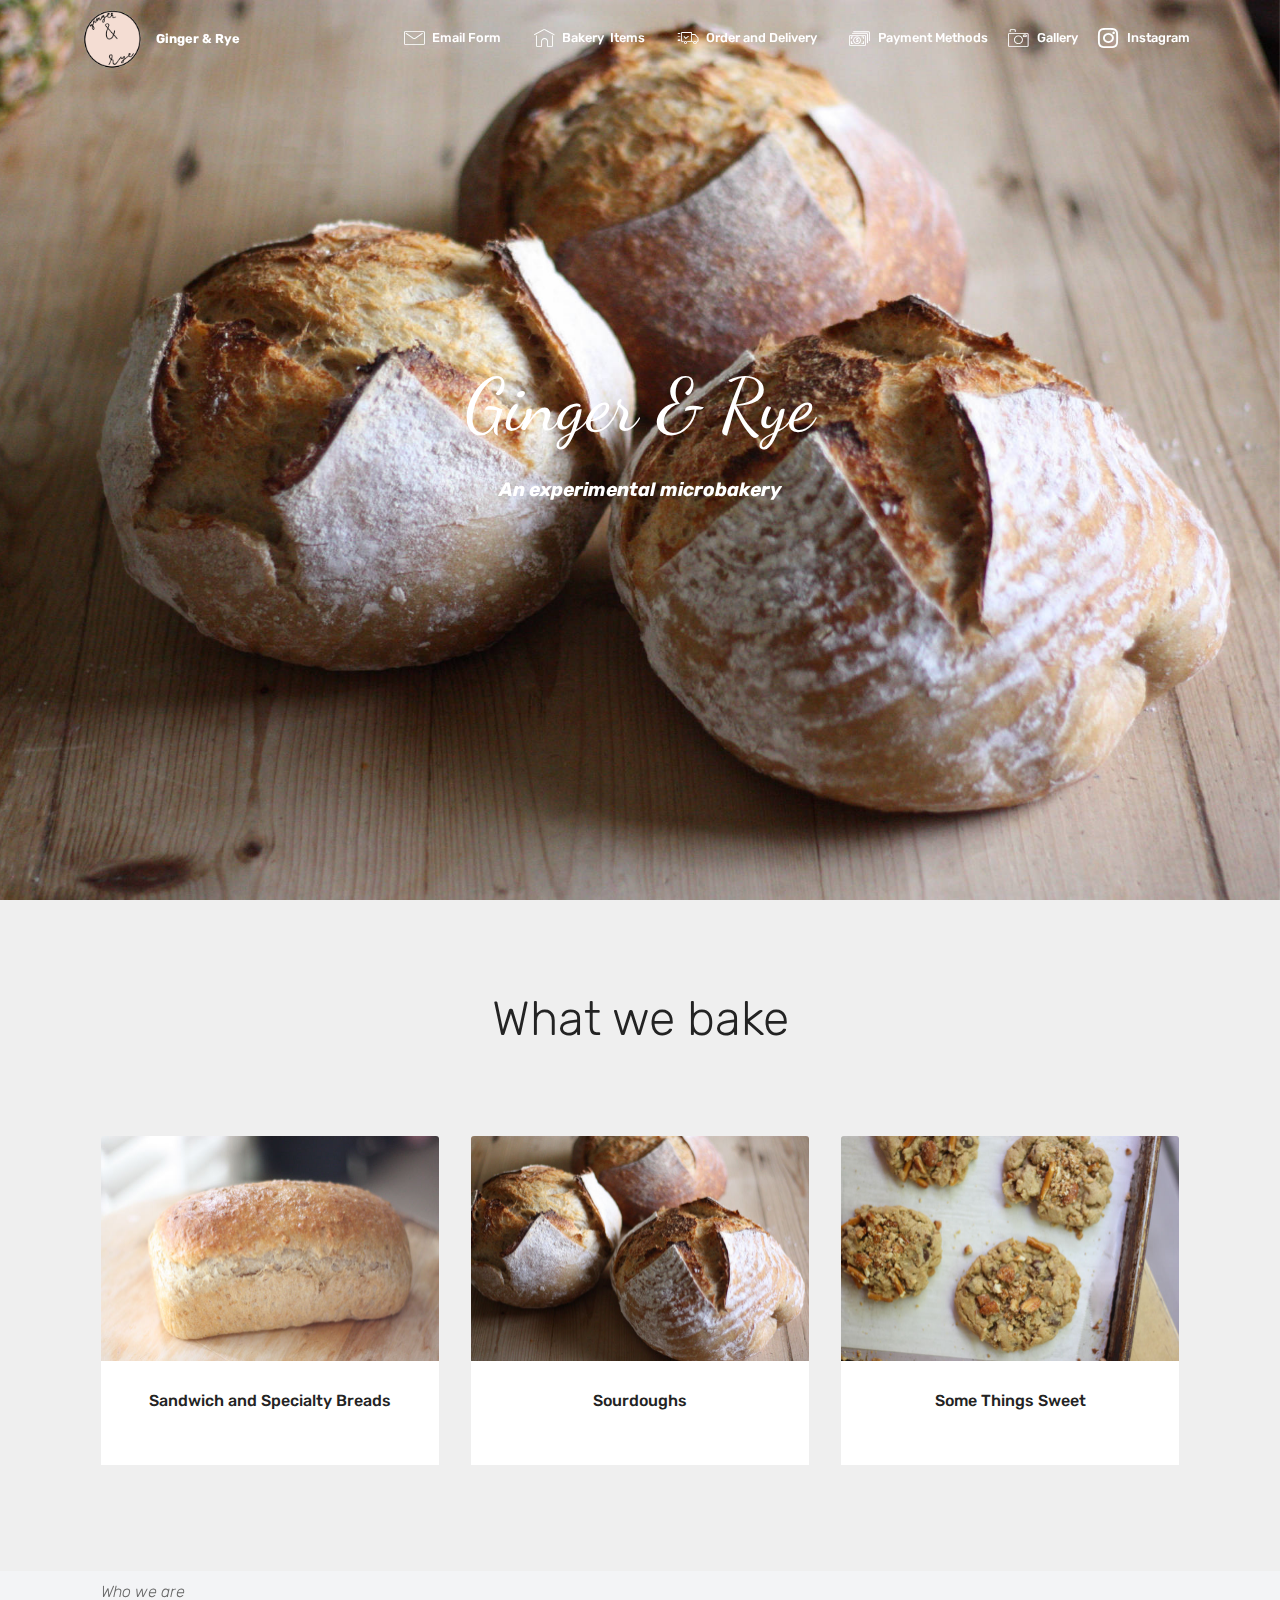
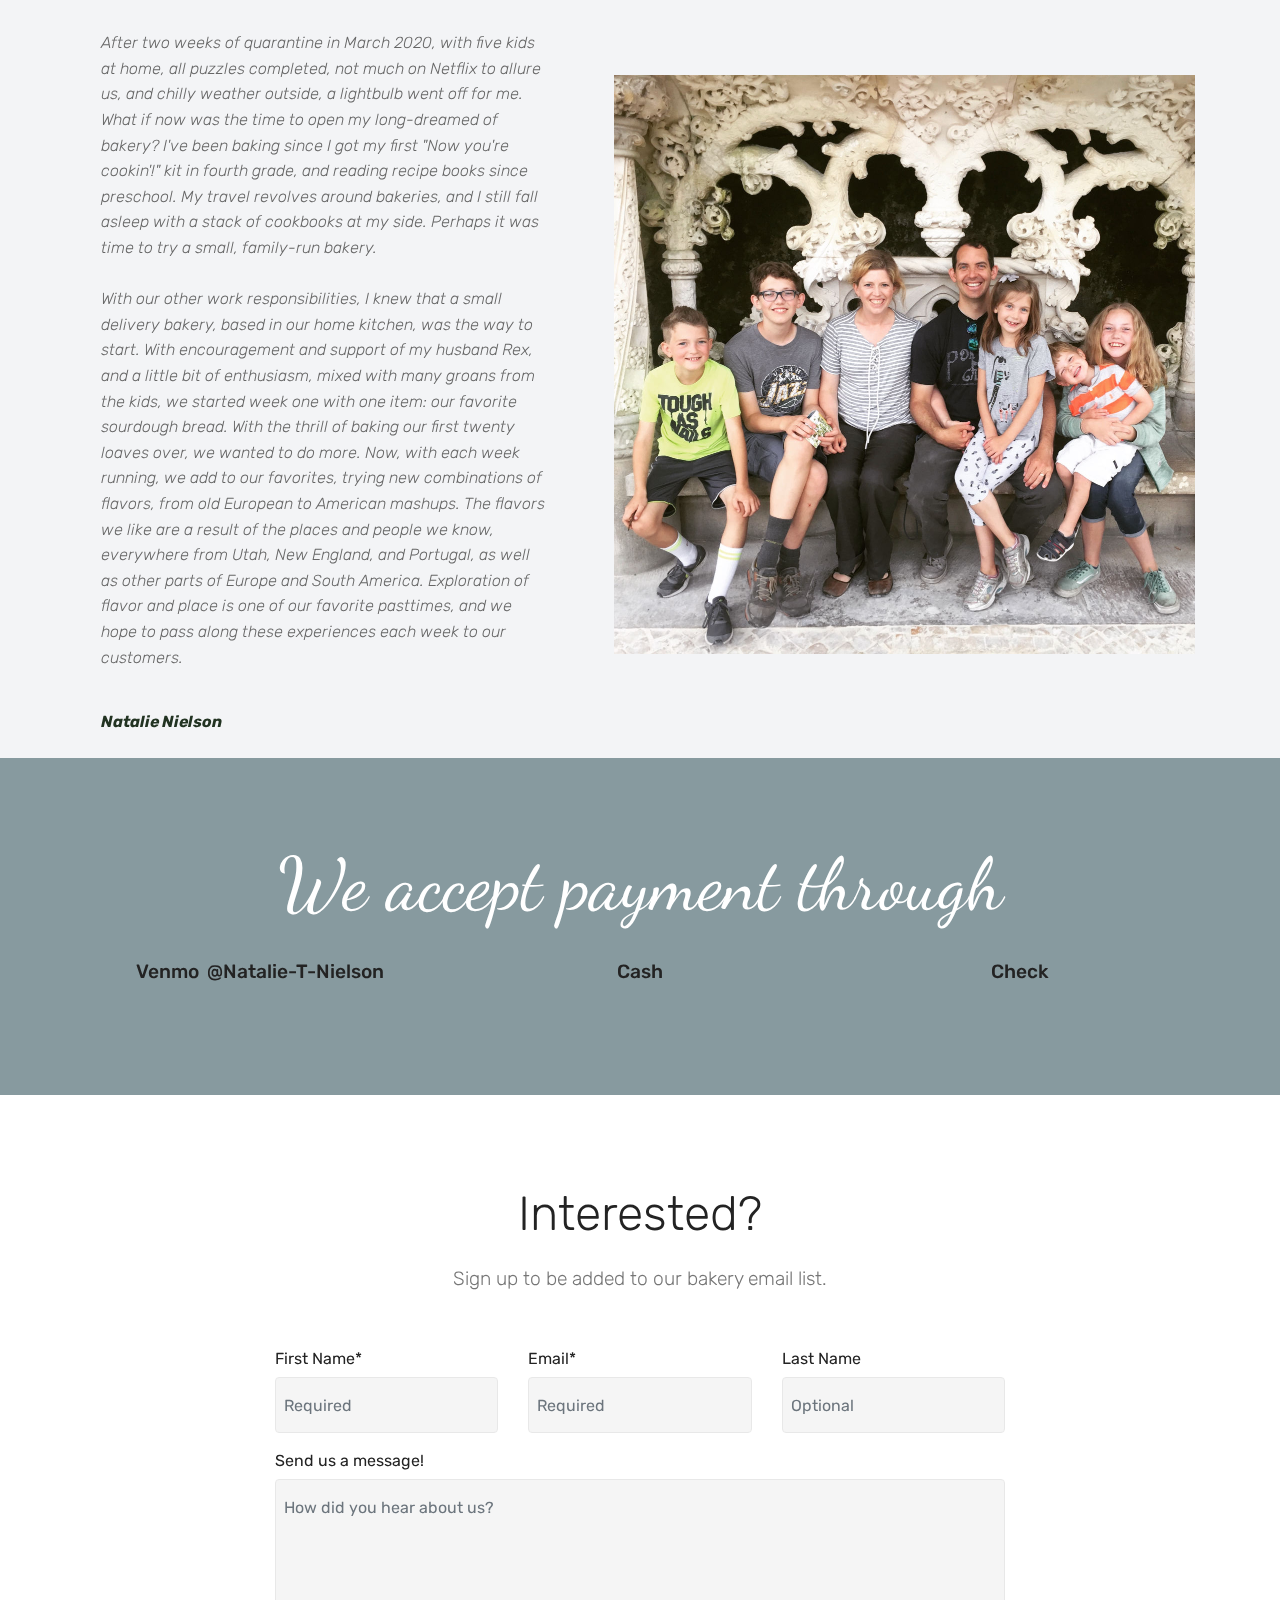
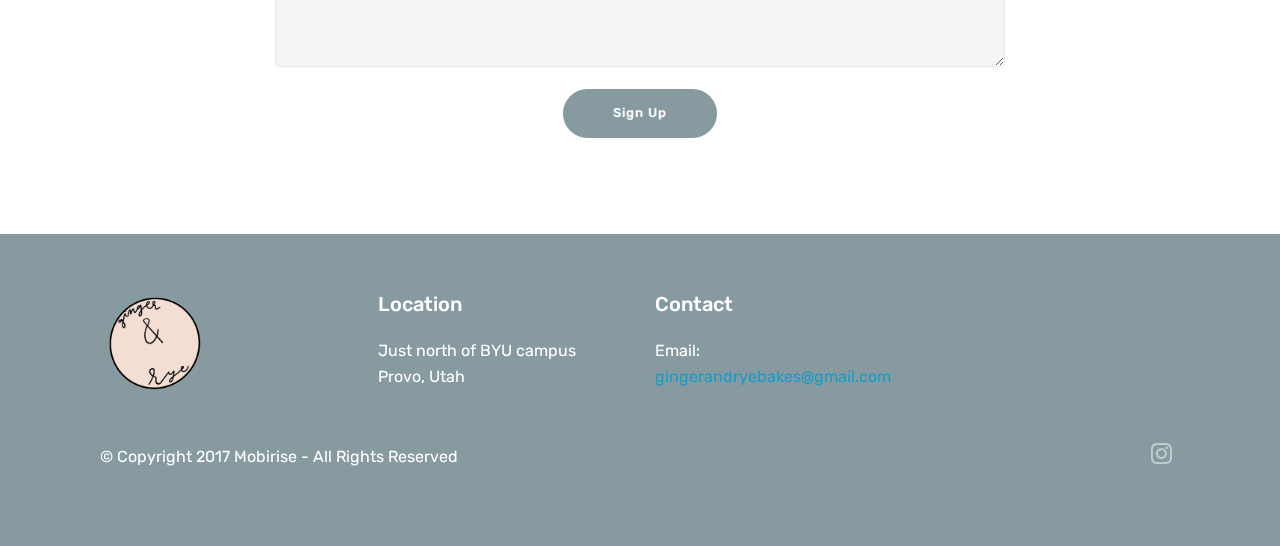
==== commit 1d1de62a: "create github pages" ====
--- a/index.html
+++ b/index.html
@@ -63,7 +63,7 @@
     </nav>
 </section>
 
-<section class="engine"><a href="https://mobirise.info/x">free css templates</a></section><section class="cid-qTkA127IK8 mbr-fullscreen mbr-parallax-background" id="header2-1">
+<section class="engine"><a href="https://mobirise.info/o">free portfolio web templates</a></section><section class="cid-qTkA127IK8 mbr-fullscreen mbr-parallax-background" id="header2-1">
 
     
 
@@ -220,7 +220,7 @@
         <div class="row justify-content-center">
             <div class="media-container-column col-lg-8" data-form-type="formoid">
                 <!---Formbuilder Form--->
-                <form action="https://mobirise.com/" method="POST" class="mbr-form form-with-styler" data-form-title="Mobirise Form"><input type="hidden" name="email" data-form-email="true" value="vy345m6m7HcqgvutfWrPzflBsbcRmwA46ukjIkKFlLeouQQz3+gBsTGJPUVDSIAN3mSMUJvxPFeYSIZfXnrwmq2SDxZM83d9DmcAvRNdTL7f5oz/huyx0+UTXmBu+PvK">
+                <form action="https://mobirise.com/" method="POST" class="mbr-form form-with-styler" data-form-title="Mobirise Form"><input type="hidden" name="email" data-form-email="true" value="qXkmsEuFTc4R69v/Zbs5K1QUHQAH/uNxK+W5ZwvceTcPTn7OHd96kkGLcPPNMRuLvSAOBBbul6wh+95g6s2jZSYayHtiJLeuCHzmOqUhM5IGoH+M83nXhjB+xx5Z1sU1">
                     <div class="row">
                         <div hidden="hidden" data-form-alert="" class="alert alert-success col-12">Thanks for signing up! We send out the email on Monday. If you do not see it, please check your junk mail folder.</div>
                         <div hidden="hidden" data-form-alert-danger="" class="alert alert-danger col-12">
@@ -232,12 +232,12 @@
                             <input type="text" name="name" data-form-field="Name" required="required" class="form-control display-7" placeholder="Required" id="name-form1-1f">
                         </div>
                         <div class="col-md-4  form-group" data-for="email">
-                            <label for="email-form1-1f" class="form-control-label mbr-fonts-style display-7">Last Name*</label>
+                            <label for="email-form1-1f" class="form-control-label mbr-fonts-style display-7">Email*</label>
                             <input type="email" name="email" data-form-field="Email" required="required" class="form-control display-7" placeholder="Required" id="email-form1-1f">
                         </div>
                         <div data-for="phone" class="col-md-4  form-group">
-                            <label for="phone-form1-1f" class="form-control-label mbr-fonts-style display-7">Email*</label>
-                            <input type="tel" name="phone" data-form-field="Phone" class="form-control display-7" placeholder="Required" id="phone-form1-1f">
+                            <label for="phone-form1-1f" class="form-control-label mbr-fonts-style display-7">Last Name</label>
+                            <input type="tel" name="phone" data-form-field="Phone" class="form-control display-7" placeholder="Optional" id="phone-form1-1f">
                         </div>
                         <div data-for="message" class="col-md-12 form-group">
                             <label for="message-form1-1f" class="form-control-label mbr-fonts-style display-7">Send us a message!</label>
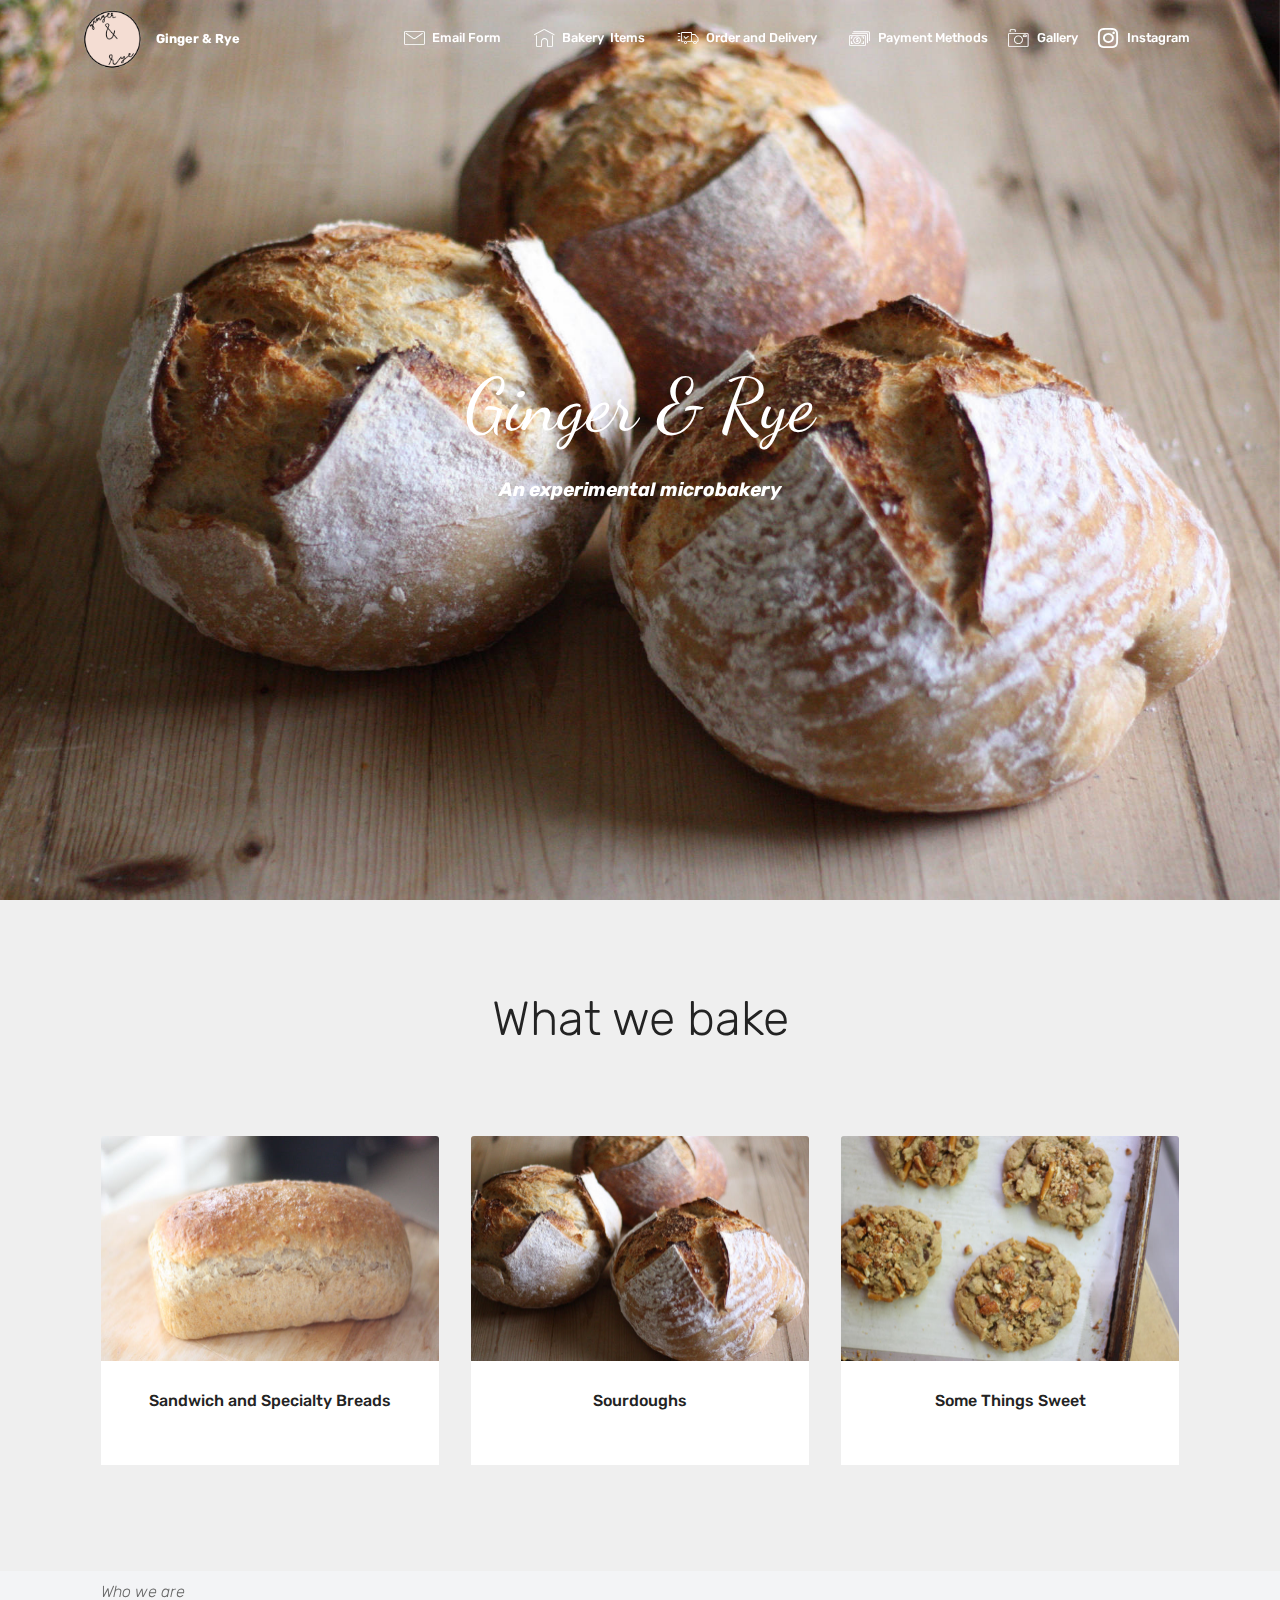
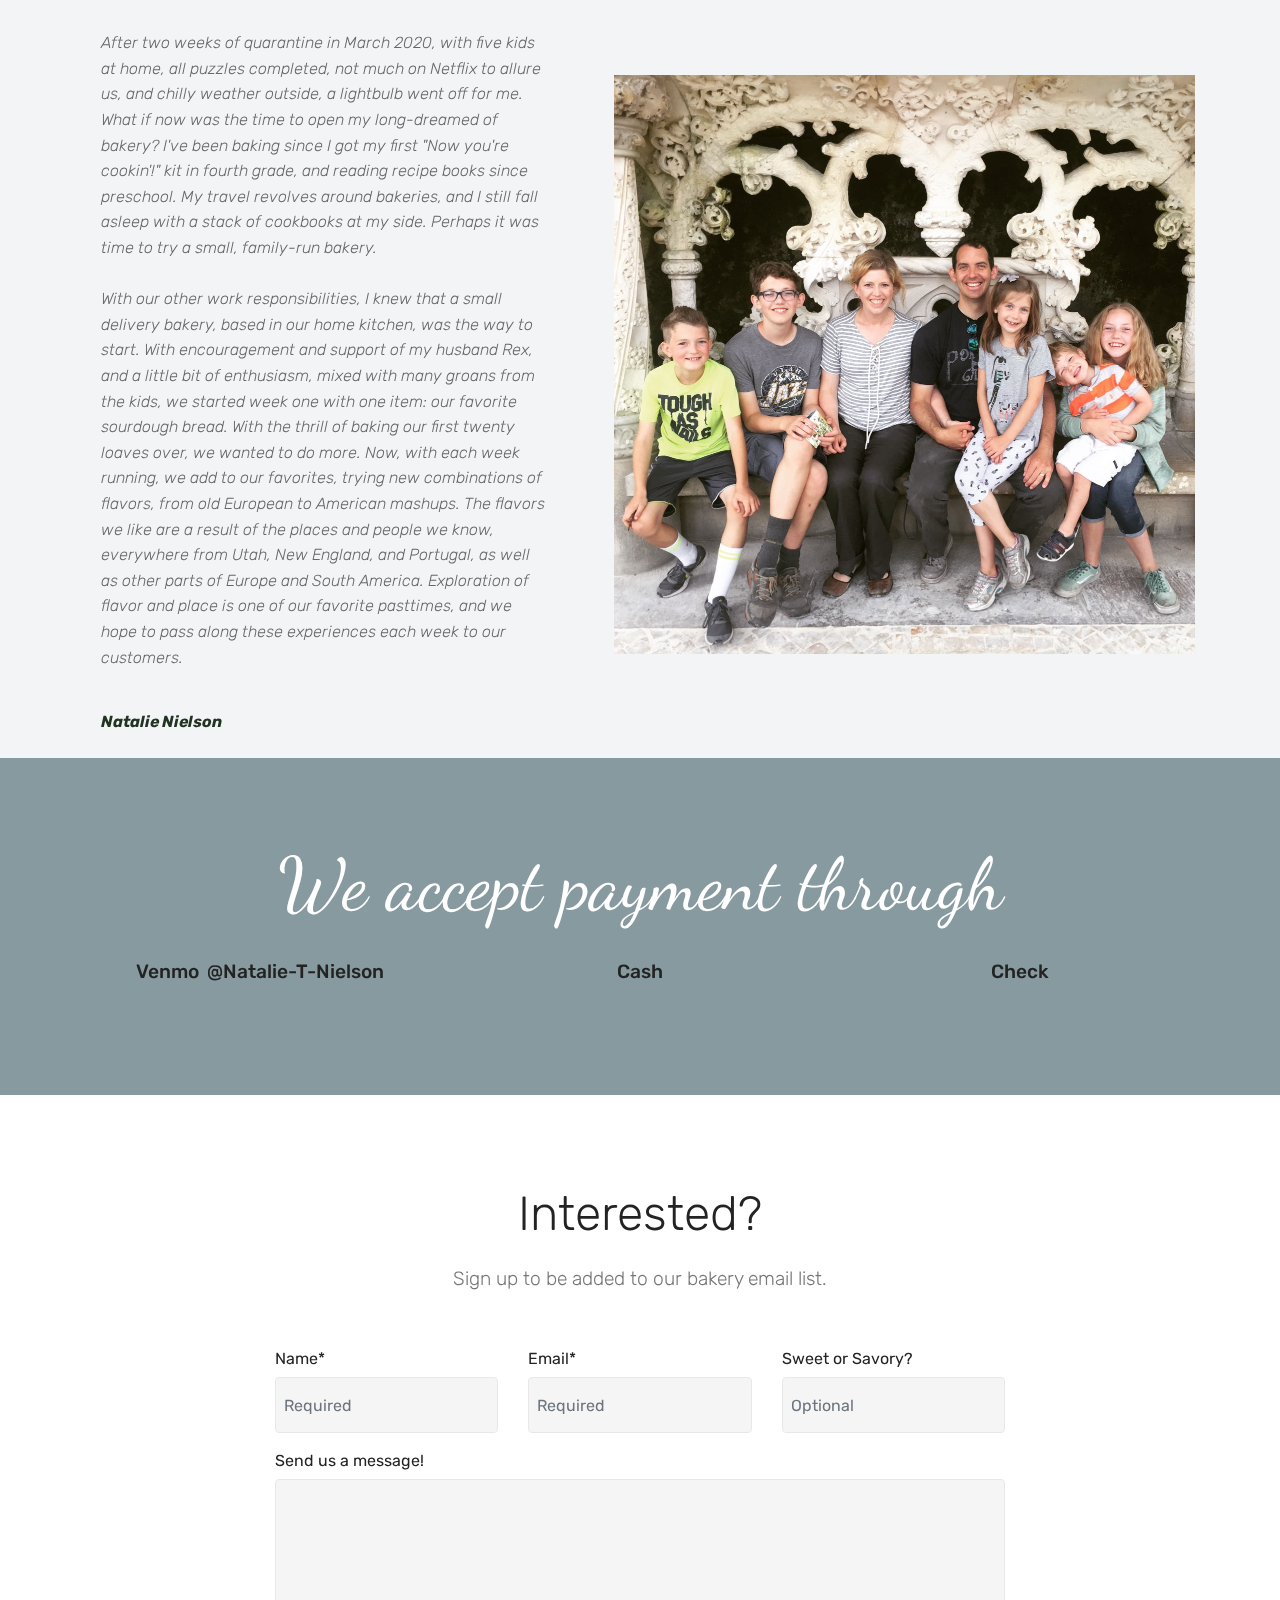
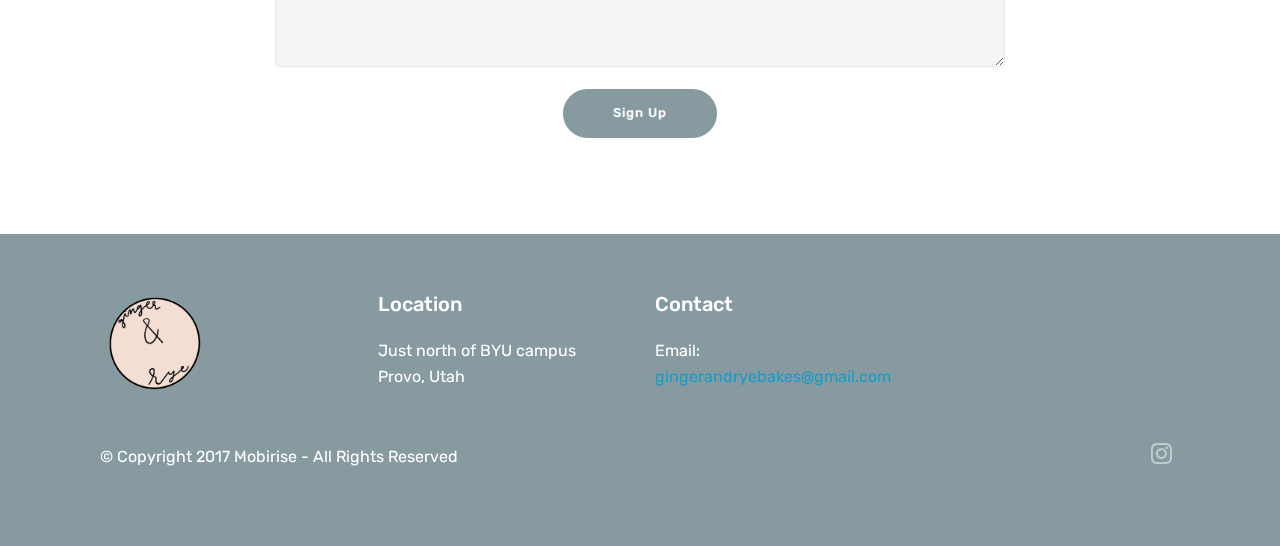
==== commit 753e9738: "create github pages" ====
--- a/index.html
+++ b/index.html
@@ -63,7 +63,7 @@
     </nav>
 </section>
 
-<section class="engine"><a href="https://mobirise.info/o">free portfolio web templates</a></section><section class="cid-qTkA127IK8 mbr-fullscreen mbr-parallax-background" id="header2-1">
+<section class="engine"><a href="https://mobirise.info/m">free web design templates</a></section><section class="cid-qTkA127IK8 mbr-fullscreen mbr-parallax-background" id="header2-1">
 
     
 
@@ -220,7 +220,7 @@
         <div class="row justify-content-center">
             <div class="media-container-column col-lg-8" data-form-type="formoid">
                 <!---Formbuilder Form--->
-                <form action="https://mobirise.com/" method="POST" class="mbr-form form-with-styler" data-form-title="Mobirise Form"><input type="hidden" name="email" data-form-email="true" value="qXkmsEuFTc4R69v/Zbs5K1QUHQAH/uNxK+W5ZwvceTcPTn7OHd96kkGLcPPNMRuLvSAOBBbul6wh+95g6s2jZSYayHtiJLeuCHzmOqUhM5IGoH+M83nXhjB+xx5Z1sU1">
+                <form action="https://mobirise.com/" method="POST" class="mbr-form form-with-styler" data-form-title="Mobirise Form"><input type="hidden" name="email" data-form-email="true" value="5WJks10QEwyg76gst19wHRkQOB7cPOtoS/RTWl68XyZZ6qfPbg1jzaElC2VeSTlSyg3hfRcSQfdc0yMzrBqtTedc+QNcvsG0nPA4uMXyUybwD8KSKR4BMg02IFG9O2Zo">
                     <div class="row">
                         <div hidden="hidden" data-form-alert="" class="alert alert-success col-12">Thanks for signing up! We send out the email on Monday. If you do not see it, please check your junk mail folder.</div>
                         <div hidden="hidden" data-form-alert-danger="" class="alert alert-danger col-12">
@@ -228,7 +228,7 @@
                     </div>
                     <div class="dragArea row">
                         <div class="col-md-4  form-group" data-for="name">
-                            <label for="name-form1-1f" class="form-control-label mbr-fonts-style display-7">First Name*</label>
+                            <label for="name-form1-1f" class="form-control-label mbr-fonts-style display-7">Name*</label>
                             <input type="text" name="name" data-form-field="Name" required="required" class="form-control display-7" placeholder="Required" id="name-form1-1f">
                         </div>
                         <div class="col-md-4  form-group" data-for="email">
@@ -236,12 +236,12 @@
                             <input type="email" name="email" data-form-field="Email" required="required" class="form-control display-7" placeholder="Required" id="email-form1-1f">
                         </div>
                         <div data-for="phone" class="col-md-4  form-group">
-                            <label for="phone-form1-1f" class="form-control-label mbr-fonts-style display-7">Last Name</label>
+                            <label for="phone-form1-1f" class="form-control-label mbr-fonts-style display-7">Sweet or Savory?</label>
                             <input type="tel" name="phone" data-form-field="Phone" class="form-control display-7" placeholder="Optional" id="phone-form1-1f">
                         </div>
                         <div data-for="message" class="col-md-12 form-group">
                             <label for="message-form1-1f" class="form-control-label mbr-fonts-style display-7">Send us a message!</label>
-                            <textarea name="message" data-form-field="Message" class="form-control display-7" placeholder="How did you hear about us? " id="message-form1-1f"></textarea>
+                            <textarea name="message" data-form-field="Message" class="form-control display-7" id="message-form1-1f"></textarea>
                         </div>
                         <div class="col-md-12 input-group-btn align-center"><button type="submit" class="btn btn-form btn-success display-4">Sign Up</button></div>
                     </div>
--- a/assets/mobirise/css/mbr-additional.css
+++ b/assets/mobirise/css/mbr-additional.css
@@ -2543,7 +2543,7 @@
   width: 60%;
 }
 .cid-s0pU6ZeRiK P {
-  color: #232323;
+  color: #ffffff;
   text-align: center;
 }
 .cid-s0qe1a4MBQ {
--- a/assets/mobirise/css/mbr-additional.css
+++ b/assets/mobirise/css/mbr-additional.css
@@ -2543,7 +2543,7 @@
   width: 60%;
 }
 .cid-s0pU6ZeRiK P {
-  color: #232323;
+  color: #ffffff;
   text-align: center;
 }
 .cid-s0qe1a4MBQ {
